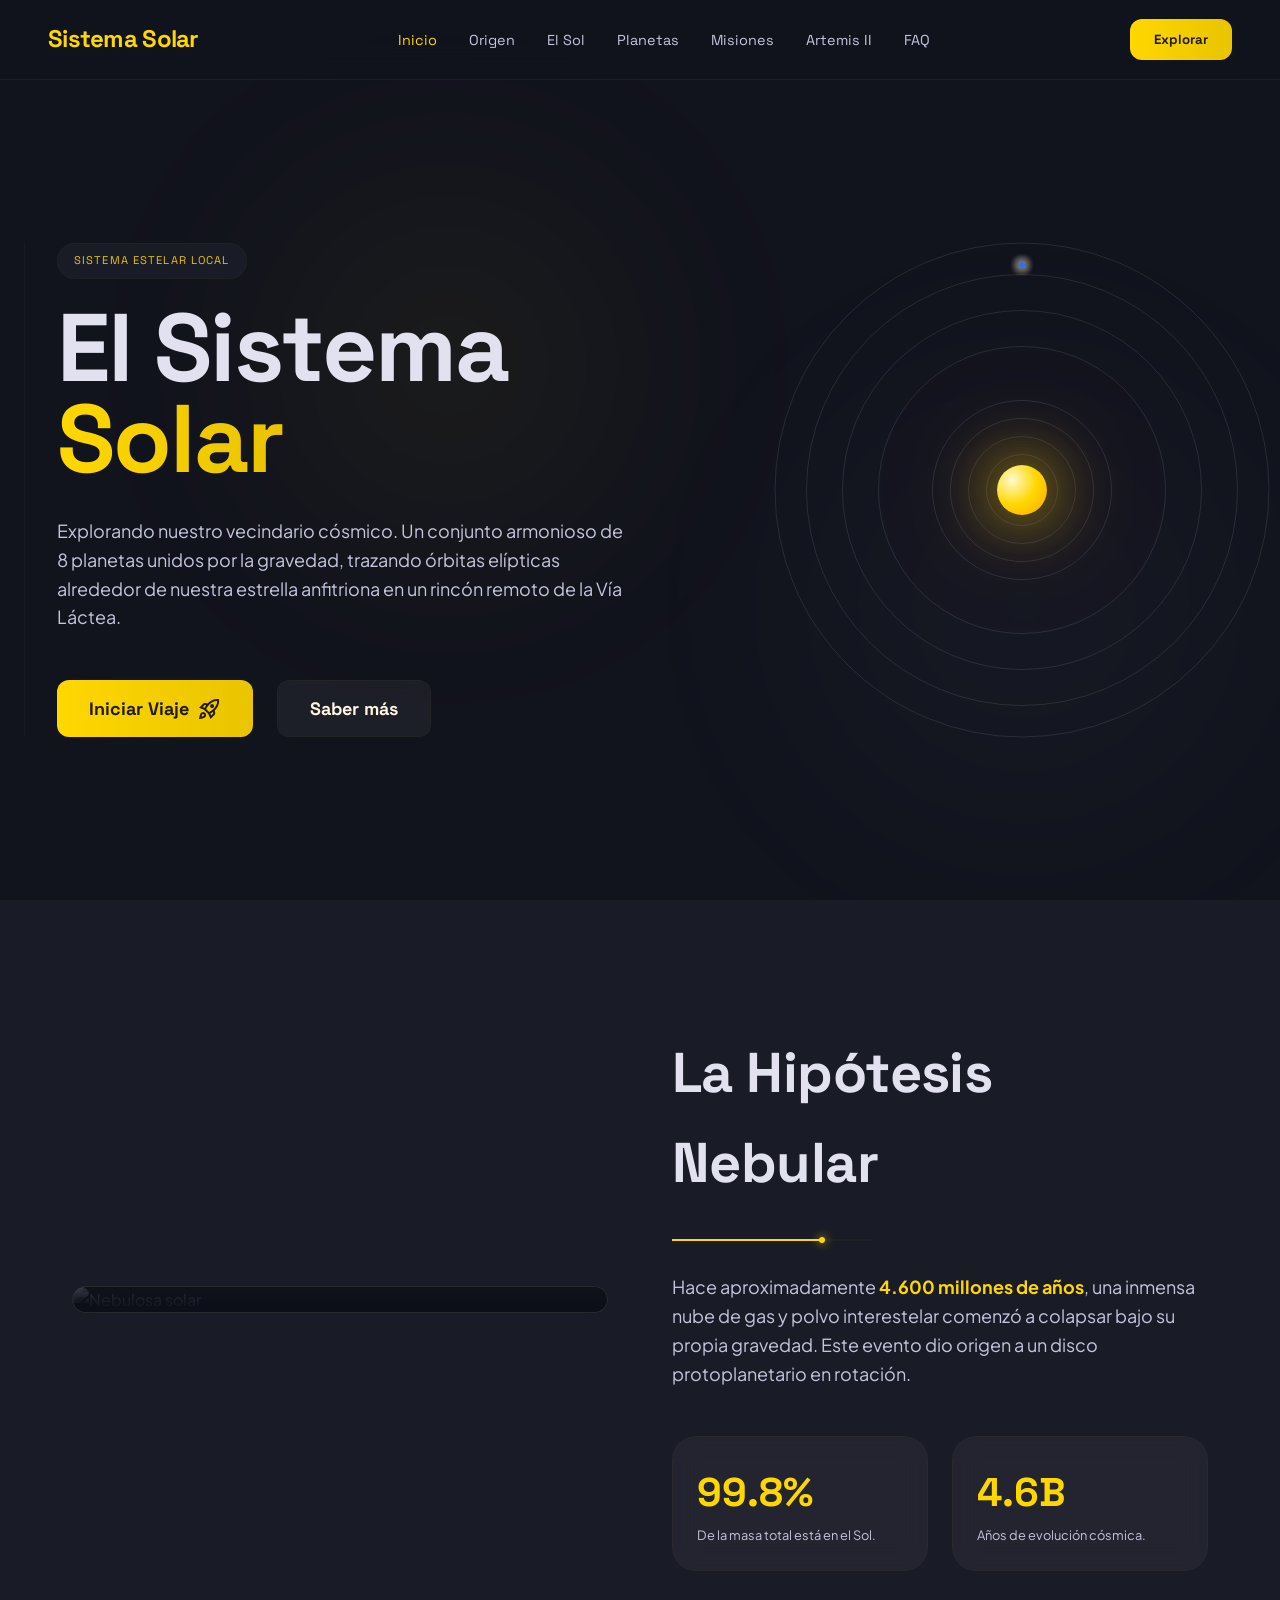
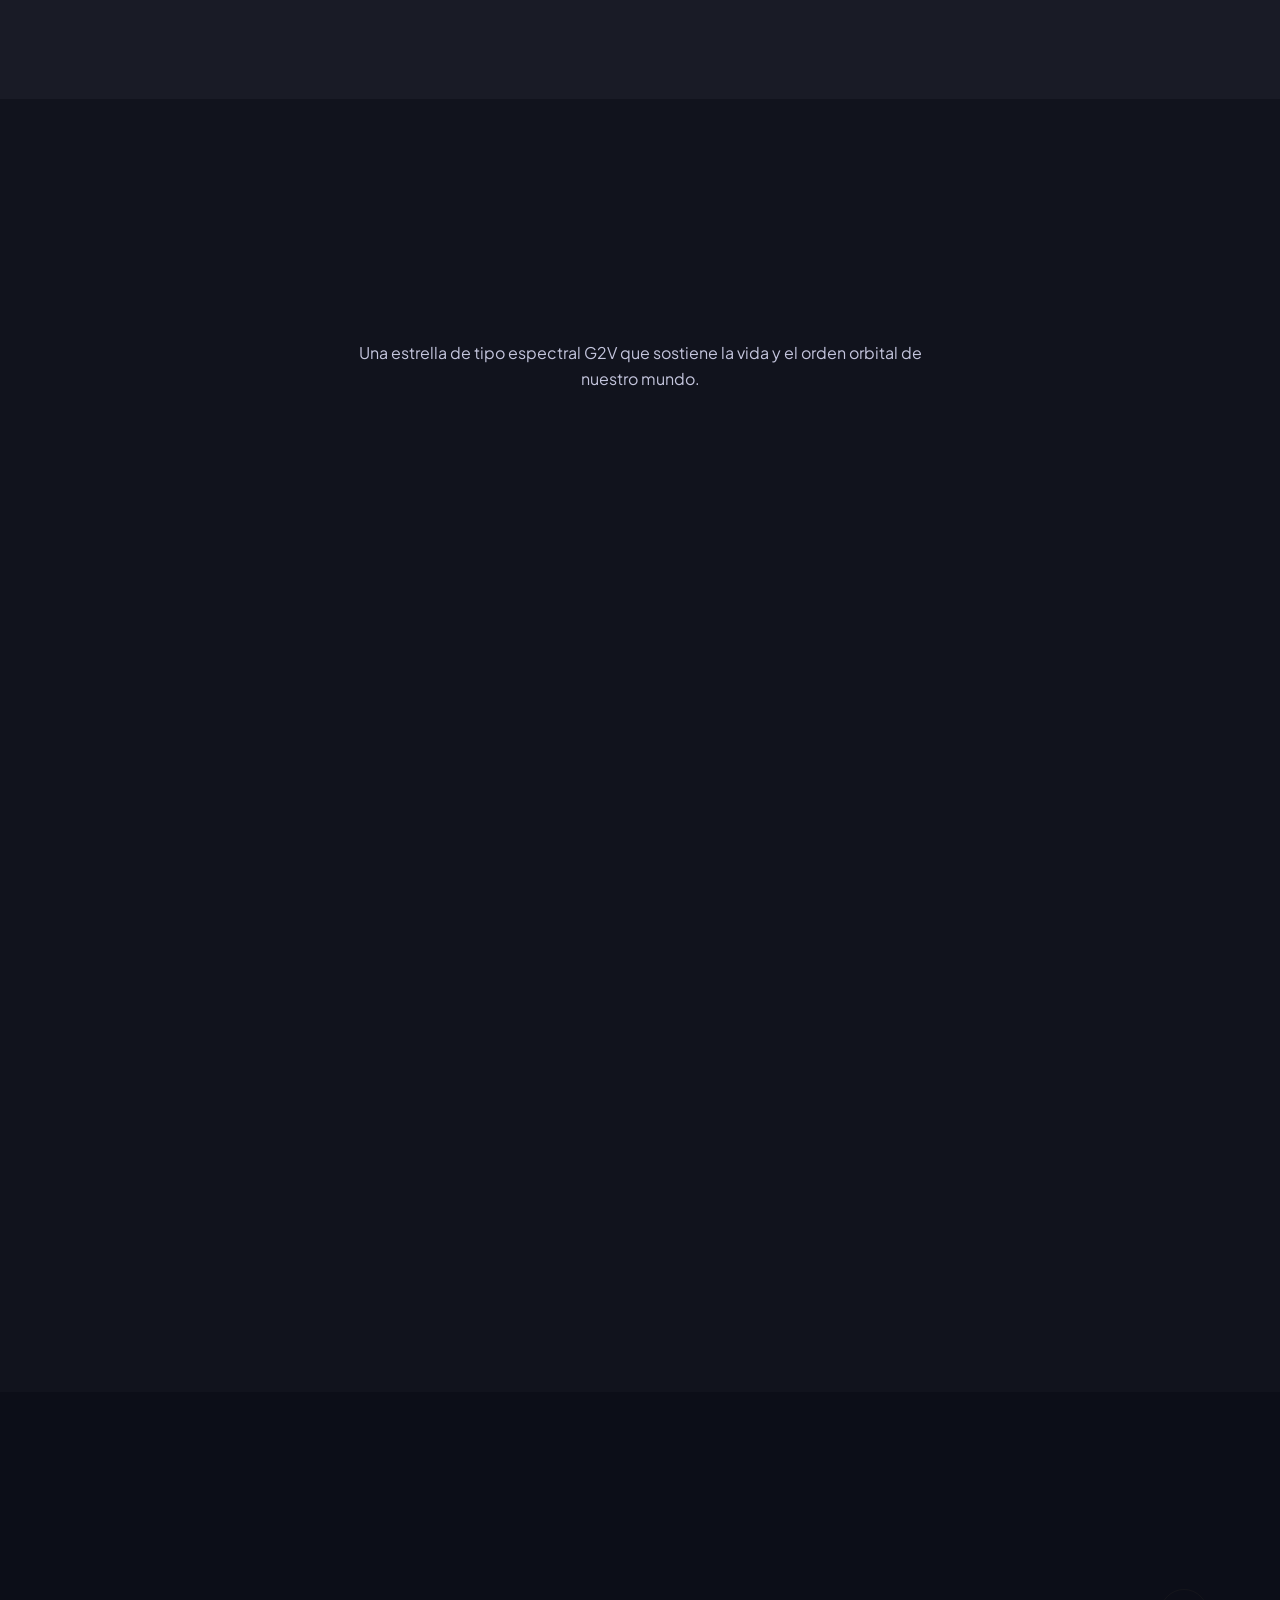
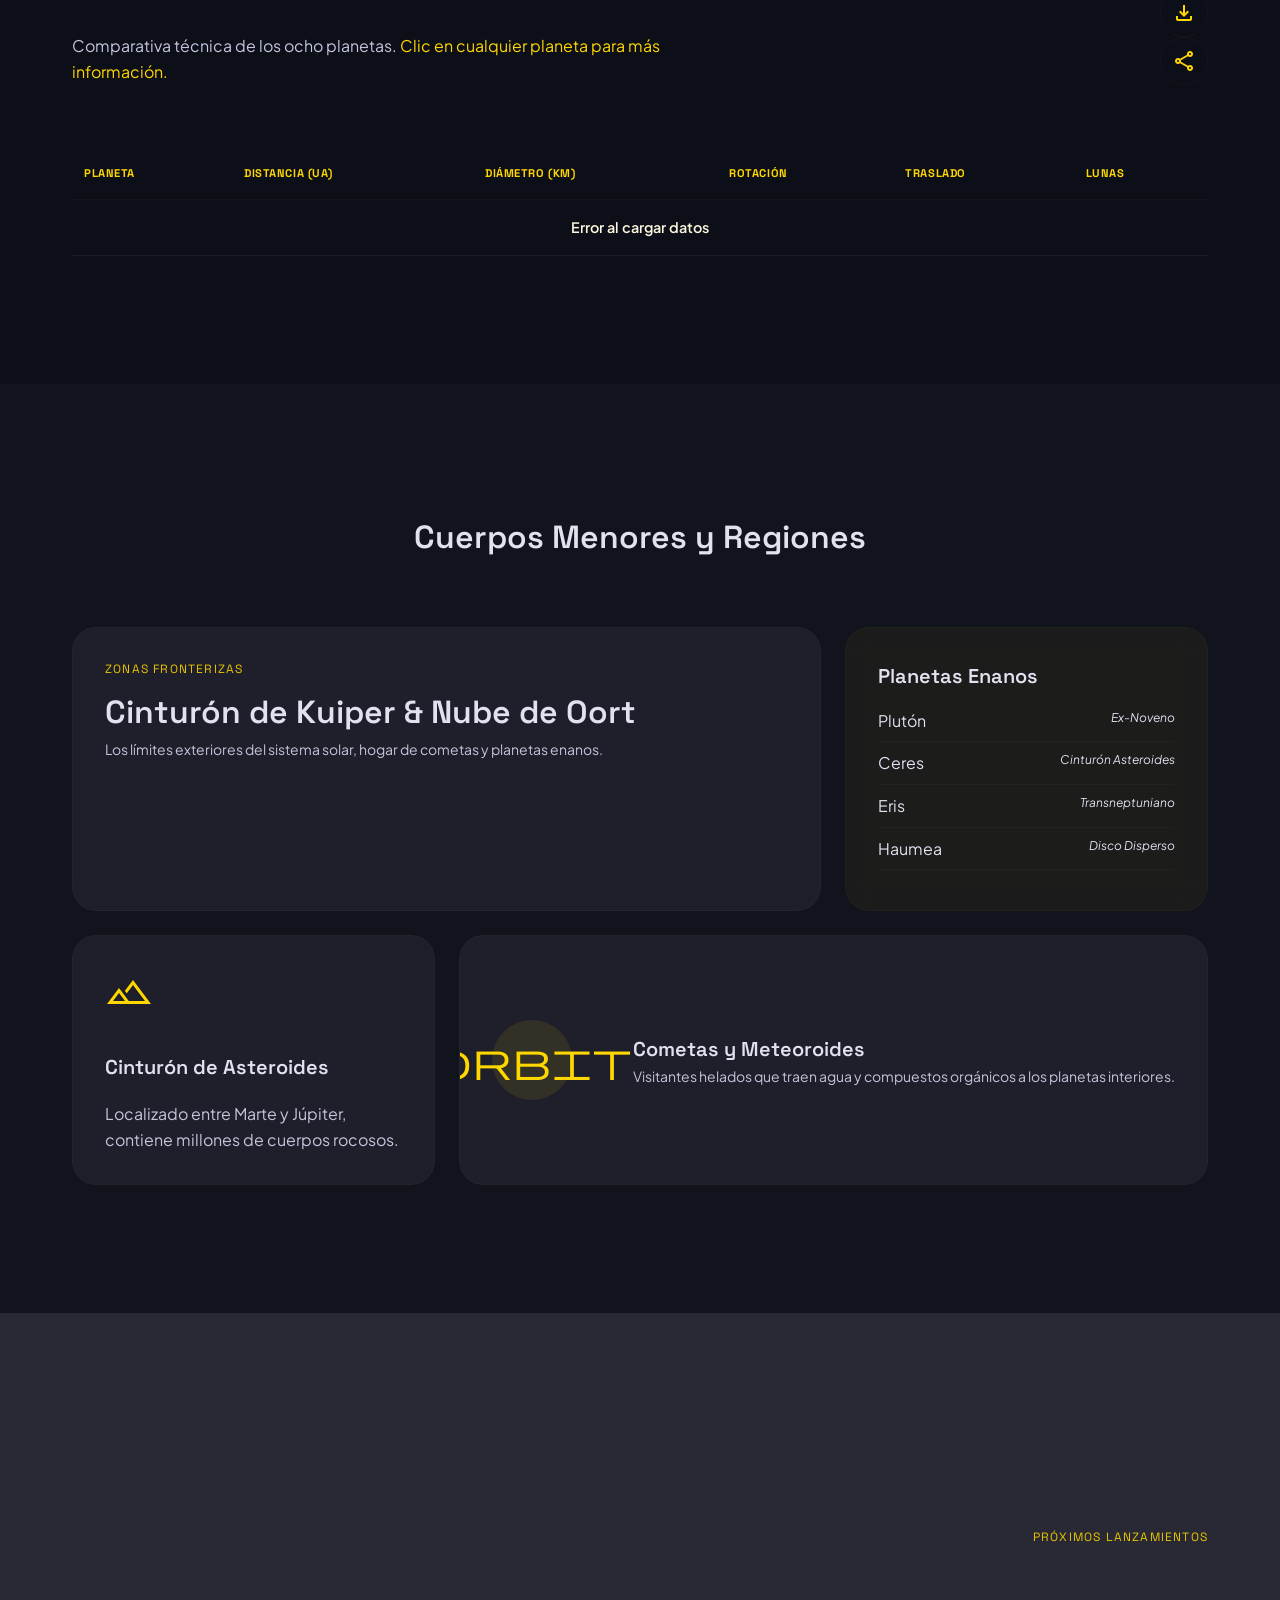
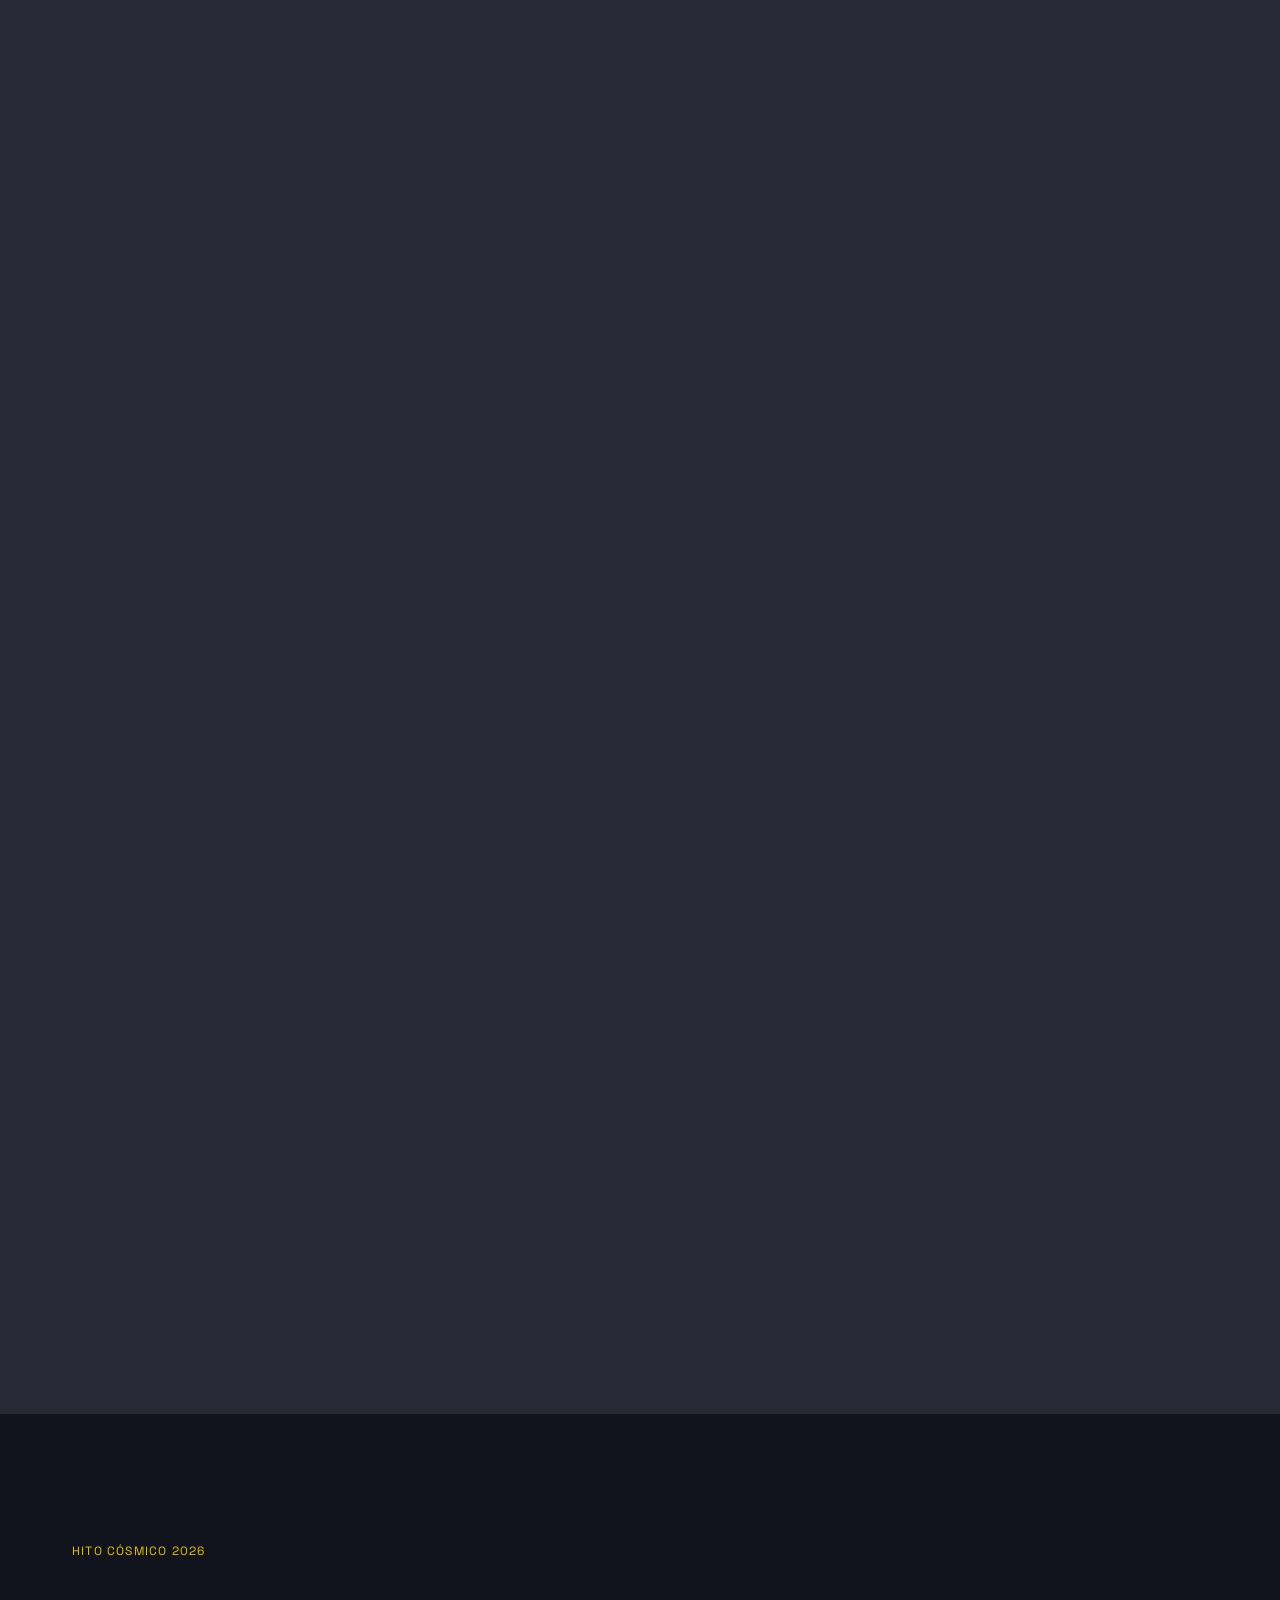
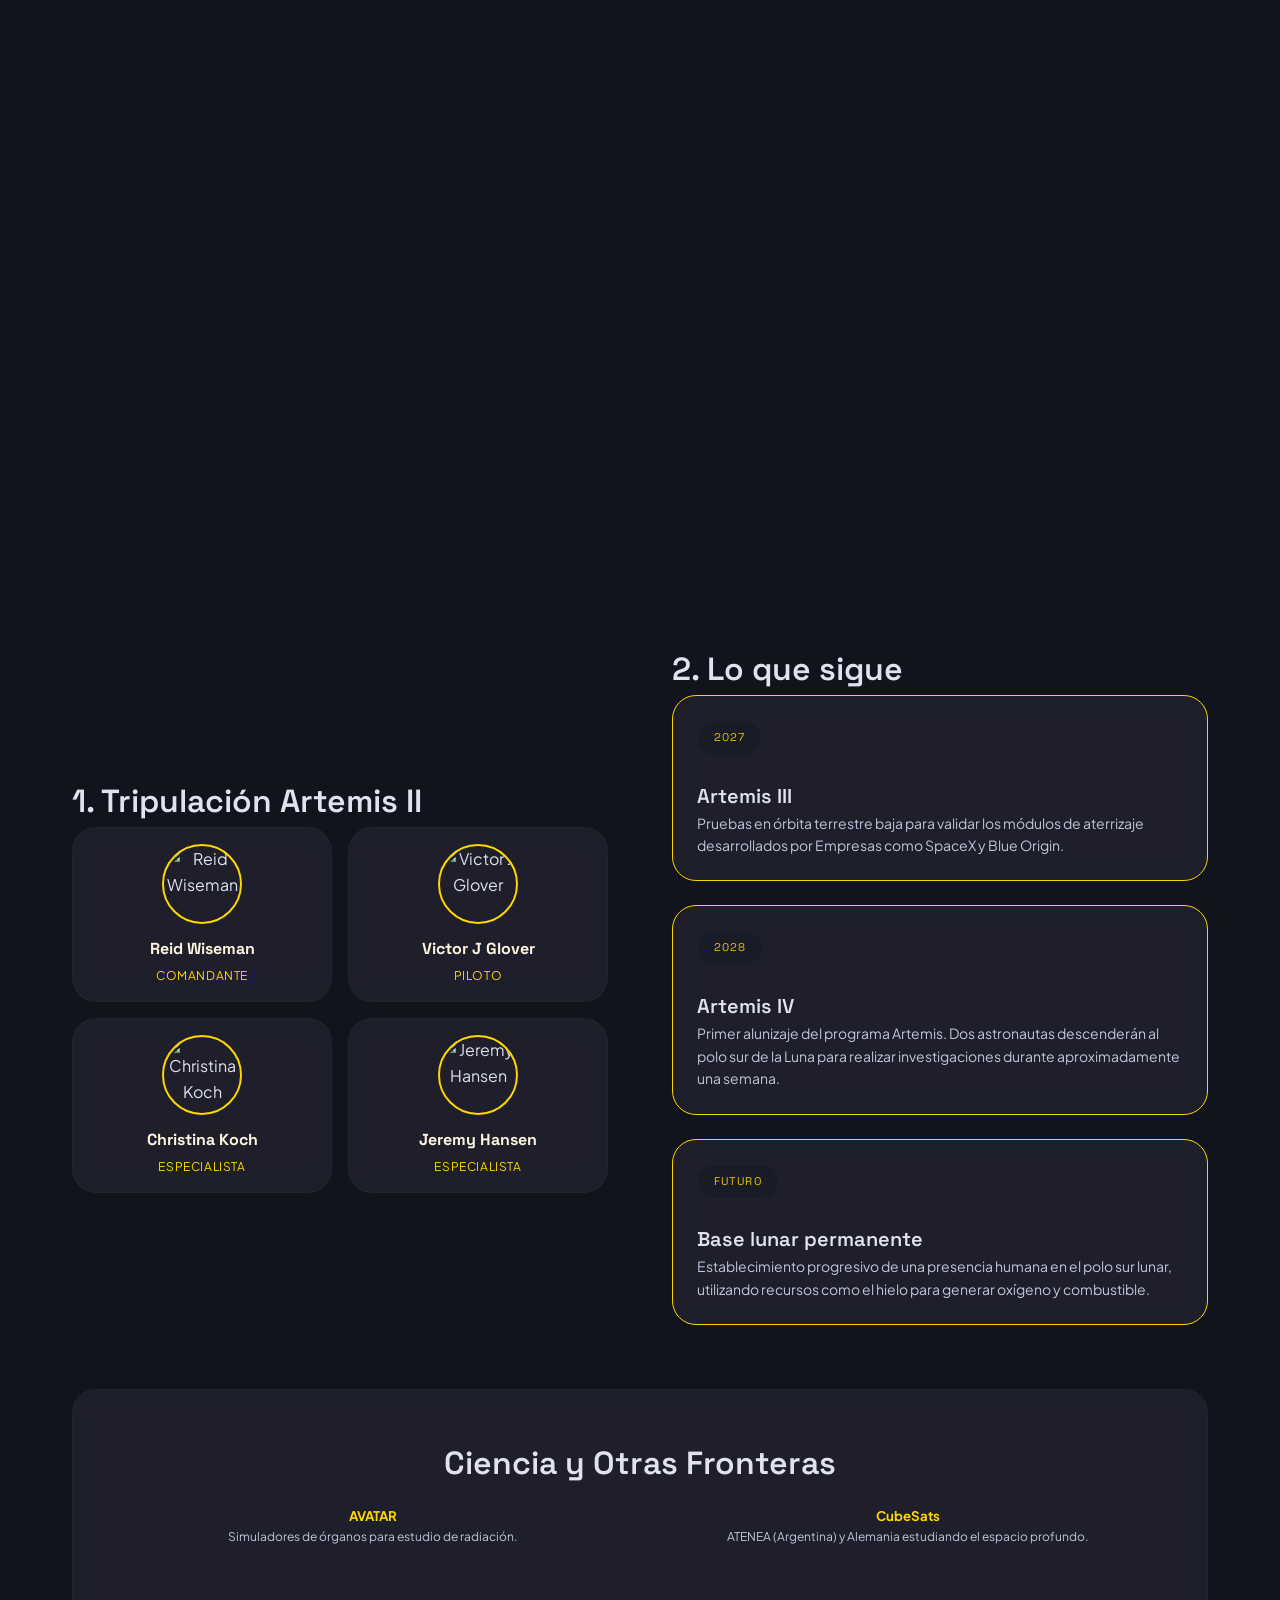
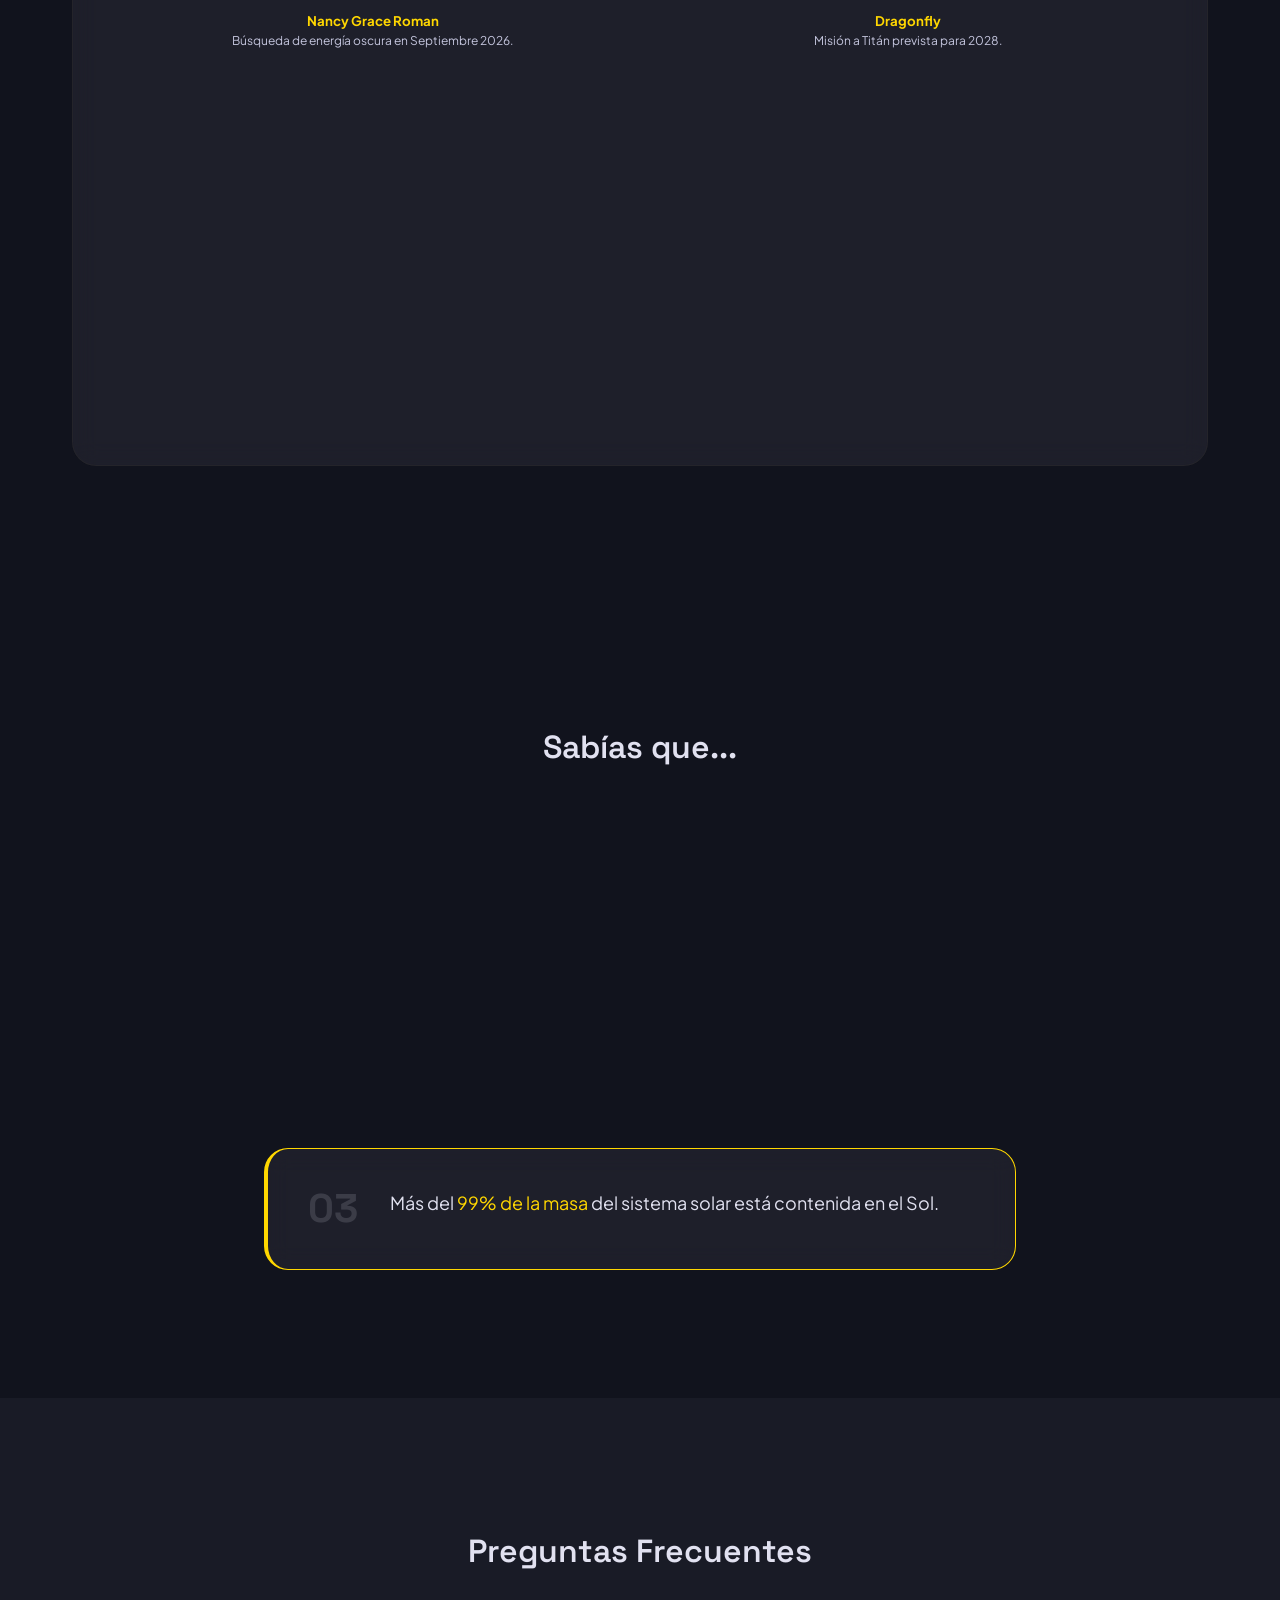
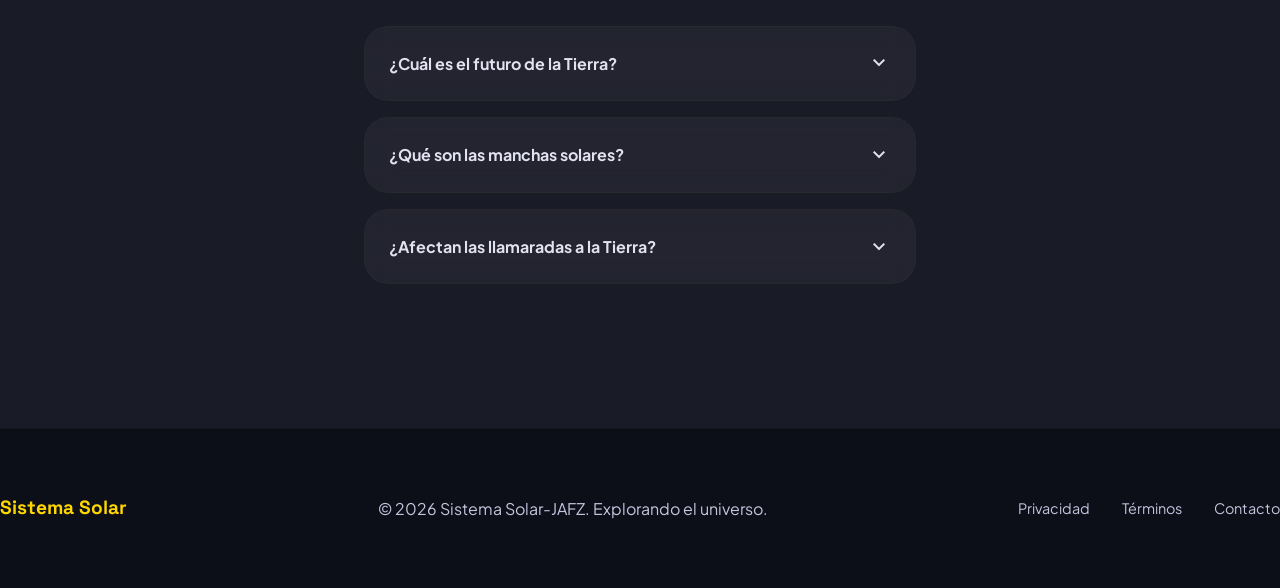
==== index.html @ f02a81fe "fix: actualizar información de Artemis III, IV y base lunar" ====
<!DOCTYPE html>
<html lang="es">
<head>
    <meta charset="UTF-8">
    <meta name="viewport" content="width=device-width, initial-scale=1.0">
    <title>Sistema Solar | El Sistema Solar</title>
    <meta name="description" content="Una exploración premium y educativa de nuestro sistema solar. Descubre los planetas, el sol y las misiones espaciales más recientes.">
    
    <!-- Fonts -->
    <link rel="preconnect" href="https://fonts.googleapis.com">
    <link rel="preconnect" href="https://fonts.gstatic.com" crossorigin>
    <link href="https://fonts.googleapis.com/css2?family=Plus+Jakarta+Sans:ital,wght@0,200..800;1,200..800&family=Space+Grotesk:wght@300..700&display=swap" rel="stylesheet">
    <link href="https://fonts.googleapis.com/css2?family=Material+Symbols+Outlined:wght,FILL@100..700,0..1&display=swap" rel="stylesheet" />
    
    <link rel="stylesheet" href="style.css">
</head>
<body class="bg-deep-space">
    <!-- Cosmic Background Elements -->
    <div class="cosmic-glow glow-1"></div>
    <div class="cosmic-glow glow-2"></div>

    <nav class="navbar glass">
        <div class="scroll-progress"></div>
        <div class="container navbar-content">
            <div class="logo"><span class="text-accent">Sistema Solar</span></div>
            <ul class="nav-links">
                <li><a href="#home" class="active">Inicio</a></li>
                <li><a href="#origin">Origen</a></li>
                <li><a href="#sun">El Sol</a></li>
                <li><a href="#planets">Planetas</a></li>
                <li><a href="#missions">Misiones</a></li>
                <li><a href="#artemis">Artemis II</a></li>
                <li><a href="#faq">FAQ</a></li>
            </ul>
            <button class="btn btn-primary">Explorar</button>
        </div>
    </nav>

    <main>
        <!-- Hero Section -->
        <section id="home" class="hero">
            <div class="container hero-grid">
                <div class="hero-content">
                    <span class="badge">Sistema Estelar Local</span>
                    <h1 class="display-lg">El Sistema <span class="text-gradient">Solar</span></h1>
                    <p class="body-lg text-secondary">Explorando nuestro vecindario cósmico. Un conjunto armonioso de 8 planetas unidos por la gravedad, trazando órbitas elípticas alrededor de nuestra estrella anfitriona en un rincón remoto de la Vía Láctea.</p>
                    <div class="hero-actions">
                        <button class="btn btn-primary btn-lg">Iniciar Viaje <span class="material-symbols-outlined">rocket_launch</span></button>
                        <button class="btn btn-glass btn-lg" id="learn-more-btn">Saber más</button>
                    </div>
                </div>
                <div class="hero-visual">
                    <div class="solar-system-preview">
                        <div class="ss-sun"></div>
                        <div class="ss-orbits">
                            <div class="ss-orbit ss-orbit-1"></div>
                            <div class="ss-orbit ss-orbit-2"></div>
                            <div class="ss-orbit ss-orbit-3"></div>
                            <div class="ss-orbit ss-orbit-4"></div>
                            <div class="ss-orbit ss-orbit-5"></div>
                            <div class="ss-orbit ss-orbit-6"></div>
                            <div class="ss-orbit ss-orbit-7"></div>
                            <div class="ss-orbit ss-orbit-8"></div>
                        </div>
                        <div class="ss-planets">
                            <div class="ss-planet" data-planet="Mercurio" data-color="#A0522D" style="--orbit-duration: 8s; --orbit-size: 8%;">
                                <div class="ss-planet-dot"></div>
                            </div>
                            <div class="ss-planet" data-planet="Venus" data-color="#DEB887" style="--orbit-duration: 12s; --orbit-size: 12%;">
                                <div class="ss-planet-dot"></div>
                            </div>
                            <div class="ss-planet active" data-planet="Tierra" data-color="#4169E1" style="--orbit-duration: 16s; --orbit-size: 16%;">
                                <div class="ss-planet-dot"></div>
                            </div>
                            <div class="ss-planet" data-planet="Marte" data-color="#CD5C5C" style="--orbit-duration: 20s; --orbit-size: 20%;">
                                <div class="ss-planet-dot"></div>
                            </div>
                            <div class="ss-planet" data-planet="Júpiter" data-color="#DAA520" style="--orbit-duration: 30s; --orbit-size: 32%;">
                                <div class="ss-planet-dot"></div>
                            </div>
                            <div class="ss-planet" data-planet="Saturno" data-color="#F4A460" style="--orbit-duration: 40s; --orbit-size: 40%;">
                                <div class="ss-planet-dot"></div>
                            </div>
                            <div class="ss-planet" data-planet="Urano" data-color="#40E0D0" style="--orbit-duration: 50s; --orbit-size: 48%;">
                                <div class="ss-planet-dot"></div>
                            </div>
                            <div class="ss-planet" data-planet="Neptuno" data-color="#4682B4" style="--orbit-duration: 60s; --orbit-size: 55%;">
                                <div class="ss-planet-dot"></div>
                            </div>
                        </div>
                        <div class="ss-tooltip" id="planet-tooltip"></div>
                    </div>
                </div>
            </div>
        </section>

        <!-- Origin Section -->
        <section id="origin" class="section surface-low">
            <div class="container grid-2">
                <div class="visual-card glass-card">
                    <img src="https://lh3.googleusercontent.com/aida-public/[base64]" alt="Nebulosa solar" class="img-responsive rounded-xl">
                    <div class="card-overlay">
                        <span class="label">Visualización</span>
                        <h3 class="title-md">Colapso Gravitacional</h3>
                    </div>
                </div>
                <div class="content-block">
                    <h2 class="title-lg">La Hipótesis Nebular</h2>
                    <div class="star-path">
                        <div class="star-path-progress" style="width: 75%;"></div>
                        <div class="star-path-head" style="left: 75%;"></div>
                    </div>
                    <p class="body-lg text-secondary">Hace aproximadamente <span class="text-accent font-bold">4.600 millones de años</span>, una inmensa nube de gas y polvo interestelar comenzó a colapsar bajo su propia gravedad. Este evento dio origen a un disco protoplanetario en rotación.</p>
                    <div class="stats-grid">
                        <div class="stat-card glass-card">
                            <h3 class="stat-value">99.8%</h3>
                            <p class="stat-label">De la masa total está en el Sol.</p>
                        </div>
                        <div class="stat-card glass-card">
                            <h3 class="stat-value">4.6B</h3>
                            <p class="stat-label">Años de evolución cósmica.</p>
                        </div>
                    </div>
                </div>
            </div>
        </section>

        <!-- The Sun Section -->
        <section id="sun" class="section">
            <div class="container text-center mb-12">
                <h2 class="title-lg">El Corazón del Sistema: El Sol</h2>
                <p class="body-md text-secondary max-w-600 mx-auto">Una estrella de tipo espectral G2V que sostiene la vida y el orden orbital de nuestro mundo.</p>
            </div>
            <div class="container grid-4">
                <div class="feature-card glass-card hover-lift sun-card" data-info="caracteristicas">
                    <div class="icon-box"><span class="material-symbols-outlined">wb_sunny</span></div>
                    <h4 class="title-sm">Características</h4>
                    <ul class="feature-list">
                        <li>Enana Amarilla</li>
                        <li>73% Hidrógeno</li>
                        <li>25% Helio</li>
                    </ul>
                    <span class="card-arrow"><span class="material-symbols-outlined">arrow_forward</span></span>
                </div>
                <div class="feature-card glass-card hover-lift sun-card" data-info="estructura">
                    <div class="icon-box"><span class="material-symbols-outlined">layers</span></div>
                    <h4 class="title-sm">Estructura</h4>
                    <ul class="feature-list">
                        <li>Núcleo (Fusión)</li>
                        <li>Zona Radiativa</li>
                        <li>Zona Convectiva</li>
                    </ul>
                    <span class="card-arrow"><span class="material-symbols-outlined">arrow_forward</span></span>
                </div>
                <div class="feature-card glass-card hover-lift sun-card" data-info="atmosfera">
                    <div class="icon-box"><span class="material-symbols-outlined">filter_drama</span></div>
                    <h4 class="title-sm">Atmósfera</h4>
                    <ul class="feature-list">
                        <li>Fotósfera</li>
                        <li>Cromósfera</li>
                        <li>Corona Solar</li>
                    </ul>
                    <span class="card-arrow"><span class="material-symbols-outlined">arrow_forward</span></span>
                </div>
                <div class="feature-card glass-card hover-lift sun-card" data-info="fenomenos">
                    <div class="icon-box"><span class="material-symbols-outlined">flare</span></div>
                    <h4 class="title-sm">Fenómenos</h4>
                    <ul class="feature-list">
                        <li>Manchas Solares</li>
                        <li>Llamaradas</li>
                        <li>Viento Solar</li>
                    </ul>
                    <span class="card-arrow"><span class="material-symbols-outlined">arrow_forward</span></span>
                </div>
            </div>
            
            <!-- Sun Stats -->
            <div class="container mt-12">
                <div class="sun-stats glass-card p-8">
                    <div class="sun-stats-grid">
                        <div class="sun-stat">
                            <span class="sun-stat-value">1.989 × 10³⁰ kg</span>
                            <span class="sun-stat-label">Masa</span>
                        </div>
                        <div class="sun-stat">
                            <span class="sun-stat-value">6.96 × 10⁵ km</span>
                            <span class="sun-stat-label">Radio</span>
                        </div>
                        <div class="sun-stat">
                            <span class="sun-stat-value">5.778 K</span>
                            <span class="sun-stat-label">Temperatura Superficial</span>
                        </div>
                        <div class="sun-stat">
                            <span class="sun-stat-value">4.6 × 10⁹ años</span>
                            <span class="sun-stat-label">Edad Estimada</span>
                        </div>
                    </div>
                </div>
            </div>
        </section>

        <!-- Planet Table Section -->
        <section id="planets" class="section surface-lowest">
            <div class="container flex-row justify-between items-end mb-12 gap-8 flex-wrap">
                <div>
                    <h2 class="title-lg">Sistema Solar</h2>
                    <p class="body-md text-secondary max-w-600">Comparativa técnica de los ocho planetas. <span class="text-accent">Clic en cualquier planeta para más información.</span></p>
                </div>
                <div class="actions">
                    <button class="btn-icon" id="download-btn" title="Descargar datos CSV">
                        <span class="material-symbols-outlined">download</span>
                    </button>
                    <button class="btn-icon" id="share-btn" title="Compartir">
                        <span class="material-symbols-outlined">share</span>
                    </button>
                </div>
            </div>
            <div class="container overflow-x table-responsive-wrapper">
                <table class="data-table" id="planets-table">
                    <thead>
                        <tr>
                            <th>Planeta</th>
                            <th>Distancia (UA)</th>
                            <th>Diámetro (km)</th>
                            <th>Rotación</th>
                            <th>Traslado</th>
                            <th>Lunas</th>
                        </tr>
                    </thead>
                    <tbody id="planets-table-body">
                        <tr><td colspan="6" class="text-center text-secondary">Cargando datos...</td></tr>
                    </tbody>
                </table>
            </div>
            <div class="container table-cards-view" id="planets-cards-container"></div>
        </section>

        <!-- Planet Modal -->
        <div id="planet-modal" class="modal" style="display:none;visibility:hidden;">
            <div class="modal-backdrop" onclick="closePlanetModal()"></div>
            <div class="modal-content">
                <button class="modal-close" onclick="closePlanetModal()">×</button>
                <div id="modal-planet-content"></div>
            </div>
        </div>

        <!-- Bento Grid -->
        <section class="section">
            <div class="container">
                <h2 class="title-md text-center mb-16">Cuerpos Menores y Regiones</h2>
                <div class="bento-grid">
                    <div class="bento-item span-2 glass-card">
                        <div class="bento-content">
                            <span class="label">ZONAS FRONTERIZAS</span>
                            <h3 class="title-md">Cinturón de Kuiper & Nube de Oort</h3>
                            <p class="body-sm text-secondary">Los límites exteriores del sistema solar, hogar de cometas y planetas enanos.</p>
                        </div>
                        <img src="https://lh3.googleusercontent.com/aida-public/[base64]" alt="Confines del sistema solar" class="bento-img">
                    </div>
                    <div class="bento-item glass-card surface-accent-dim">
                        <h4 class="title-sm">Planetas Enanos</h4>
                        <ul class="list-minimal">
                            <li><span>Plutón</span> <span class="text-xs italic">Ex-Noveno</span></li>
                            <li><span>Ceres</span> <span class="text-xs italic">Cinturón Asteroides</span></li>
                            <li><span>Eris</span> <span class="text-xs italic">Transneptuniano</span></li>
                            <li><span>Haumea</span> <span class="text-xs italic">Disco Disperso</span></li>
                        </ul>
                    </div>
                    <div class="bento-item glass-card">
                        <span class="material-symbols-outlined icon-xl">landscape</span>
                        <h4 class="title-sm">Cinturón de Asteroides</h4>
                        <p class="body-xs text-secondary">Localizado entre Marte y Júpiter, contiene millones de cuerpos rocosos.</p>
                    </div>
                    <div class="bento-item span-2 glass-card flex-row items-center gap-8">
                        <div class="icon-circle"><span class="material-symbols-outlined">orbit</span></div>
                        <div>
                            <h4 class="title-sm">Cometas y Meteoroides</h4>
                            <p class="body-sm text-secondary">Visitantes helados que traen agua y compuestos orgánicos a los planetas interiores.</p>
                        </div>
                    </div>
                </div>
            </div>
        </section>

        <!-- Missions Section -->
        <section id="missions" class="section surface-high">
            <div class="container flex-row justify-between items-end mb-12">
                <h2 class="title-lg">Misiones 2025</h2>
                <span class="label text-accent border-bottom">PRÓXIMOS LANZAMIENTOS</span>
            </div>
            <div class="container grid-4">
                <div class="mission-card group">
                    <div class="mission-visual glass-card">
                        <img src="https://lh3.googleusercontent.com/aida-public/[base64]" alt="PUNCH Mission">
                    </div>
                    <h3 class="title-sm mt-4">PUNCH</h3>
                    <p class="body-xs text-secondary">Misión de la NASA para fotografiar el viento solar en tiempo real.</p>
                </div>
                <div class="mission-card group">
                    <div class="mission-visual glass-card">
                        <img src="https://lh3.googleusercontent.com/aida-public/[base64]" alt="TRACERS Mission">
                    </div>
                    <h3 class="title-sm mt-4">TRACERS</h3>
                    <p class="body-xs text-secondary">Estudio del campo magnético terrestre y su interacción solar.</p>
                </div>
                <div class="mission-card group">
                    <div class="mission-visual glass-card">
                        <img src="https://lh3.googleusercontent.com/aida-public/[base64]" alt="ESCAPADE Mission">
                    </div>
                    <h3 class="title-sm mt-4">ESCAPADE</h3>
                    <p class="body-xs text-secondary">Sondas gemelas para estudiar la magnetósfera de Marte.</p>
                </div>
                <div class="mission-card group">
                    <div class="mission-visual glass-card">
                        <img src="https://lh3.googleusercontent.com/aida-public/[base64]" alt="Europa Clipper Mission">
                    </div>
                    <h3 class="title-sm mt-4">Europa Clipper</h3>
                    <p class="body-xs text-secondary">Buscando condiciones para la vida en la luna Europa de Júpiter.</p>
                </div>
            </div>
        </section>

        <!-- Artemis II Section -->
        <section id="artemis" class="section">
            <div class="container">
                <div class="flex-row justify-between items-end mb-16">
                    <div>
                        <span class="label">HITO CÓSMICO 2026</span>
                        <h2 class="title-lg">El Éxito de Artemis II</h2>
                    </div>
                </div>
                
                <div class="glass-card ambient-glow p-8 mb-12">
                    <div class="grid-2 gap-12">
                        <div class="visual-card">
                            <!-- Placeholder image for Artemis II -->
                            <img src="https://lh3.googleusercontent.com/aida-public/[base64]" alt="Splashdown Artemis II" class="img-responsive rounded-xl">
                            <p class="body-xs text-secondary mt-4">La nave Orión tras un amerizaje seguro el 10 de abril de 2026.</p>
                        </div>
                        <div class="content-block">
                            <h3 class="title-md mb-6">El Inicio de una Nueva Era</h3>
                            <p class="body-lg text-secondary mb-6">La misión Artemis II ha concluido con éxito, marcando el primer viaje tripulado a las cercanías de la Luna en más de 50 años. Un hito que redefine las capacidades humanas en el espacio profundo.</p>
                            
                            <div class="grid-2 gap-6">
                                <div class="glass-card p-6 surface-container">
                                    <h4 class="title-sm mb-2">Aterrizaje Exitoso</h4>
                                    <p class="body-xs text-secondary">Océano Pacífico, 10 de abril de 2026. Velocidad de reingreso: 40,000 km/h.</p>
                                </div>
                                <div class="glass-card p-6 surface-container">
                                    <h4 class="title-sm mb-2">Comunicaciones O2O</h4>
                                    <p class="body-xs text-secondary">Tecnología óptica con velocidades de hasta 260 Mbps desde el entorno lunar.</p>
                                </div>
                            </div>
                        </div>
                    </div>
                </div>

                <div class="grid-2 gap-12">
                    <div class="content-block">
                        <h3 class="title-md mb-8">1. Tripulación Artemis II</h3>
                        <div class="crew-grid">
                            <div class="crew-member glass-card">
                                <img src="https://ichef.bbci.co.uk/ace/ws/800/cpsprodpb/4e37/live/40ab3800-287a-11f1-934f-036468834728.png.webp" alt="Reid Wiseman" class="crew-photo">
                                <div class="crew-info">
                                    <div class="crew-name">Reid Wiseman</div>
                                    <div class="crew-role">Comandante</div>
                                </div>
                            </div>
                            <div class="crew-member glass-card">
                                <img src="https://ichef.bbci.co.uk/ace/ws/800/cpsprodpb/0469/live/12013fc0-2881-11f1-934f-036468834728.png.webp" alt="Victor J Glover" class="crew-photo">
                                <div class="crew-info">
                                    <div class="crew-name">Victor J Glover</div>
                                    <div class="crew-role">Piloto</div>
                                </div>
                            </div>
                            <div class="crew-member glass-card">
                                <img src="https://ichef.bbci.co.uk/ace/ws/800/cpsprodpb/e6cb/live/75deb2d0-2880-11f1-a79a-77e93010d956.png.webp" alt="Christina Koch" class="crew-photo">
                                <div class="crew-info">
                                    <div class="crew-name">Christina Koch</div>
                                    <div class="crew-role">Especialista</div>
                                </div>
                            </div>
                            <div class="crew-member glass-card">
                                <img src="https://ichef.bbci.co.uk/ace/ws/800/cpsprodpb/79e0/live/eb42bb20-2880-11f1-b297-95b0a0a8331e.png.webp" alt="Jeremy Hansen" class="crew-photo">
                                <div class="crew-info">
                                    <div class="crew-name">Jeremy Hansen</div>
                                    <div class="crew-role">Especialista</div>
                                </div>
                            </div>
                        </div>
                    </div>
                    
                    <div class="content-block">
                        <h3 class="title-md mb-8">2. Lo que sigue</h3>
                        <div class="curiosity-stack">
                            <div class="glass-card p-6 border-accent">
                                <div class="badge">2027</div>
                                <h4 class="title-sm">Artemis III</h4>
                                <p class="body-sm text-secondary">Pruebas en órbita terrestre baja para validar los módulos de aterrizaje desarrollados por Empresas como SpaceX y Blue Origin.</p>
                            </div>
                            <div class="glass-card p-6 border-accent">
                                <div class="badge">2028</div>
                                <h4 class="title-sm">Artemis IV</h4>
                                <p class="body-sm text-secondary">Primer alunizaje del programa Artemis. Dos astronautas descenderán al polo sur de la Luna para realizar investigaciones durante aproximadamente una semana.</p>
                            </div>
                            <div class="glass-card p-6 border-accent">
                                <div class="badge">Futuro</div>
                                <h4 class="title-sm">Base lunar permanente</h4>
                                <p class="body-sm text-secondary">Establecimiento progresivo de una presencia humana en el polo sur lunar, utilizando recursos como el hielo para generar oxígeno y combustible.</p>
                            </div>
                        </div>
                    </div>
                </div>

                <div class="mt-16 glass-card p-12 text-center bg-gradient-to-tr from-surface-dim to-primary-container/5">
                    <h3 class="title-md mb-6">Ciencia y Otras Fronteras</h3>
                    <div class="grid-4 gap-4">
                        <div class="p-4">
                            <h5 class="font-bold text-accent">AVATAR</h5>
                            <p class="text-xs text-secondary">Simuladores de órganos para estudio de radiación.</p>
                        </div>
                        <div class="p-4">
                            <h5 class="font-bold text-accent">CubeSats</h5>
                            <p class="text-xs text-secondary">ATENEA (Argentina) y Alemania estudiando el espacio profundo.</p>
                        </div>
                        <div class="p-4">
                            <h5 class="font-bold text-accent">Nancy Grace Roman</h5>
                            <p class="text-xs text-secondary">Búsqueda de energía oscura en Septiembre 2026.</p>
                        </div>
                        <div class="p-4">
                            <h5 class="font-bold text-accent">Dragonfly</h5>
                            <p class="text-xs text-secondary">Misión a Titán prevista para 2028.</p>
                        </div>
                    </div>
                <div class="curiosity-stack mt-12">
                    <div class="glass-card p-12 text-center">
                        <h3 class="title-md mb-4 italic">"Artemis II no es solo un regreso; es la prueba de que la humanidad está lista para quedarse en la Luna y, eventualmente, dar el salto hacia Marte en la década de 2030."</h3>
                    </div>
                </div>
            </div>
        </section>

        <!-- Curiosities -->
        <section class="section">
            <div class="container max-w-800">
                <h2 class="title-md text-center mb-12">Sabías que...</h2>
                <div class="curiosity-stack">
                    <div class="curiosity-card glass-card border-accent">
                        <span class="card-num">01</span>
                        <p class="body-lg">En unos <span class="text-accent">5.000 millones de años</span>, el Sol se convertirá en una Gigante Roja y posiblemente engullirá a la Tierra.</p>
                    </div>
                    <div class="curiosity-card glass-card border-accent">
                        <span class="card-num">02</span>
                        <p class="body-lg">El Sistema Solar tarda unos <span class="text-accent">230 millones de años</span> en orbitar el centro de la Vía Láctea.</p>
                    </div>
                    <div class="curiosity-card glass-card border-accent">
                        <span class="card-num">03</span>
                        <p class="body-lg">Más del <span class="text-accent">99% de la masa</span> del sistema solar está contenida en el Sol.</p>
                    </div>
                </div>
            </div>
        </section>

        <!-- FAQ Section -->
        <section id="faq" class="section surface-low">
            <div class="container max-w-600">
                <h2 class="title-md text-center mb-12">Preguntas Frecuentes</h2>
                <div class="accordion">
                    <details class="glass-card">
                        <summary>¿Cuál es el futuro de la Tierra? <span class="material-symbols-outlined">expand_more</span></summary>
                        <div class="details-content">
                            <p class="body-sm text-secondary">A largo plazo, la luminosidad creciente del Sol hará que los océanos se evaporen en unos 1.000 millones de años.</p>
                        </div>
                    </details>
                    <details class="glass-card">
                        <summary>¿Qué son las manchas solares? <span class="material-symbols-outlined">expand_more</span></summary>
                        <div class="details-content">
                            <p class="body-sm text-secondary">Son regiones temporales en la fotósfera del Sol que aparecen más oscuras por su baja temperatura.</p>
                        </div>
                    </details>
                    <details class="glass-card">
                        <summary>¿Afectan las llamaradas a la Tierra? <span class="material-symbols-outlined">expand_more</span></summary>
                        <div class="details-content">
                            <p class="body-sm text-secondary">Sí, pueden causar tormentas geomagnéticas que afectan satélites y redes eléctricas.</p>
                        </div>
                    </details>
                </div>
            </div>
        </section>
    </main>

    <footer class="footer">
        <div class="container footer-content">
            <div class="footer-brand">Sistema Solar</div>
            <p class="text-secondary">© 2026 Sistema Solar-JAFZ. Explorando el universo.</p>
            <div class="footer-links">
                <a href="#">Privacidad</a>
                <a href="#">Términos</a>
                <a href="#">Contacto</a>
            </div>
        </div>
    </footer>

    <script src="supabase.js"></script>
    <script src="main.js"></script>
</body>
</html>
---- style.css ----
/* 
   Cosmic Curator | Celestial Editorial Design System
   Implementation based on DESIGN.md
*/

:root {
    /* Colors */
    --primary: #fff6df;
    --primary-container: #ffd700;
    --primary-fixed-dim: #e9c400;
    --surface: #11131d;
    --surface-dim: #11131d;
    --surface-bright: #373844;
    --surface-container-lowest: #0c0e18;
    --surface-container-low: #191b26;
    --surface-container: #1d1f2a;
    --surface-container-high: #282934;
    --surface-container-highest: #32343f;
    --surface-variant: rgba(50, 52, 63, 0.4);
    --on-surface: #e1e1f0;
    --secondary: #c4c5dd;
    --tertiary: #e8faf9;
    --outline-variant: rgba(77, 71, 50, 0.15);
    --surface-tint-glow: rgba(233, 196, 0, 0.1);

    /* Spacing */
    --container-max: 1280px;
    --section-padding: 8rem 2rem;

    /* Typography */
    --font-headline: 'Space Grotesk', sans-serif;
    --font-body: 'Plus Jakarta Sans', sans-serif;
}

/* Reset & Base */
* {
    margin: 0;
    padding: 0;
    box-sizing: border-box;
}

html {
    scroll-behavior: smooth;
}

body {
    background-color: var(--surface);
    color: var(--on-surface);
    font-family: var(--font-body);
    line-height: 1.6;
    overflow-x: hidden;
}

.container {
    max-width: var(--container-max);
    margin: 0 auto;
    padding: 0 1.5rem;
    width: 100%;
}

.section {
    padding: 4rem 1.5rem;
}

/* Asegurar que todas las secciones llenas el ancho */
section {
    padding-left: 0;
    padding-right: 0;
}

section .container {
    padding-left: 1.5rem;
    padding-right: 1.5rem;
}

/* Footer también con padding */
.footer {
    padding: 3rem 1.5rem;
}

.footer .container {
    padding: 0;
}

.footer-content {
    padding: 0 1.5rem;
}

/* Cosmic Background */
.cosmic-glow {
    position: fixed;
    border-radius: 50%;
    filter: blur(120px);
    z-index: -1;
    pointer-events: none;
    opacity: 0.4;
    transition: opacity 1s ease;
}

.glow-1 {
    top: 5%;
    left: 10%;
    width: 50vw;
    height: 50vw;
    background: radial-gradient(circle, var(--primary-container) 0%, transparent 60%);
    opacity: 0.08;
}

.glow-2 {
    bottom: -10%;
    right: -10%;
    width: 60vw;
    height: 60vw;
    background: radial-gradient(circle, var(--secondary) 0%, transparent 60%);
    opacity: 0.05;
}

/* Ambient Glow for floating elements */
.ambient-glow {
    box-shadow: 0 0 60px 10px rgba(233, 196, 0, 0.05);
}

/* Ghost Border */
.ghost-border {
    border: 1px solid var(--outline-variant);
    position: relative;
}

.ghost-border::after {
    content: '';
    position: absolute;
    inset: -1px;
    border: 1px solid rgba(255, 246, 223, 0.1);
    border-radius: inherit;
    pointer-events: none;
    transition: border-color 0.3s ease;
}

.ghost-border:hover::after {
    border-color: rgba(255, 215, 0, 0.3);
}

/* Typography Scale */
.display-lg {
    font-family: var(--font-headline);
    font-size: clamp(4rem, 8vw, 6rem);
    font-weight: 700;
    line-height: 0.95;
    letter-spacing: -0.02em;
    margin-bottom: 2rem;
}

.title-lg {
    font-family: var(--font-headline);
    font-size: clamp(2.5rem, 5vw, 3.5rem);
    font-weight: 700;
    letter-spacing: -0.01em;
    margin-bottom: 1.5rem;
}

.title-md {
    font-family: var(--font-headline);
    font-size: 2rem;
    font-weight: 600;
}

.title-sm {
    font-family: var(--font-headline);
    font-size: 1.25rem;
    font-weight: 600;
}

.body-lg {
    font-size: 1.125rem;
    color: var(--on-surface);
}

.body-md {
    font-size: 1rem;
}

.body-sm {
    font-size: 0.875rem;
}

.text-secondary {
    color: var(--secondary);
}

.text-accent {
    color: var(--primary-container);
}

.text-gradient {
    background: linear-gradient(to right, var(--primary-container), var(--primary-fixed-dim));
    -webkit-background-clip: text;
    -webkit-text-fill-color: transparent;
}

.label {
    font-family: var(--font-headline);
    font-size: 0.75rem;
    text-transform: uppercase;
    letter-spacing: 0.1em;
    color: var(--primary-fixed-dim);
    display: block;
    margin-bottom: 0.5rem;
}

.badge {
    display: inline-block;
    padding: 0.5rem 1rem;
    border-radius: 999px;
    background: var(--surface-container-low);
    border: 1px solid var(--outline-variant);
    font-family: var(--font-headline);
    font-size: 0.7rem;
    text-transform: uppercase;
    letter-spacing: 0.1em;
    color: var(--primary-fixed-dim);
    margin-bottom: 1.5rem;
}

/* Components */

/* Glassmorphism */
.glass {
    background: rgba(17, 19, 29, 0.6);
    backdrop-filter: blur(20px);
    -webkit-backdrop-filter: blur(20px);
}

.glass-card {
    background: var(--surface-variant);
    backdrop-filter: blur(12px);
    -webkit-backdrop-filter: blur(12px);
    border: 1px solid var(--outline-variant);
    border-radius: 1.5rem;
    transition: transform 0.5s cubic-bezier(0.4, 0, 0.2, 1), background 0.3s ease, border-color 0.3s ease;
}

.glass-card:hover {
    background: rgba(50, 52, 63, 0.6);
    border-color: rgba(255, 215, 0, 0.2);
}

/* Tonal Layering stack */
.surface-container-low .glass-card {
    background: var(--surface-container);
}

.surface-container-highest .glass-card {
    background: var(--surface-bright);
}

/* Buttons */
.btn {
    display: inline-flex;
    align-items: center;
    gap: 0.5rem;
    padding: 0.75rem 1.5rem;
    border-radius: 0.75rem; /* xl roundedness per DESIGN.md */
    font-family: var(--font-headline);
    font-weight: 700;
    text-decoration: none;
    cursor: pointer;
    transition: all 0.3s cubic-bezier(0.4, 0, 0.2, 1);
    border: none;
}

.btn-primary {
    background: linear-gradient(to right, var(--primary-container), var(--primary-fixed-dim));
    color: #221b00;
}

.btn-primary:hover {
    transform: scale(0.98);
    box-shadow: 0 0 20px var(--surface-tint-glow);
}

.btn-glass {
    background: rgba(255, 255, 255, 0.05);
    backdrop-filter: blur(8px);
    border: 1px solid var(--outline-variant);
    color: var(--primary);
}

.btn-glass:hover {
    background: rgba(255, 255, 255, 0.1);
}

.btn-lg {
    padding: 1rem 2rem;
    font-size: 1.125rem;
}

.btn-icon {
    width: 3rem;
    height: 3rem;
    border-radius: 50%;
    border: 1px solid var(--outline-variant);
    background: transparent;
    color: var(--primary-container);
    display: flex;
    align-items: center;
    justify-content: center;
    cursor: pointer;
    transition: all 0.3s ease;
}

.btn-icon:hover {
    background: rgba(255, 215, 0, 0.1);
    border-color: var(--primary-container);
}

/* Navbar */
.navbar {
    position: fixed;
    top: 0;
    width: 100%;
    z-index: 1000;
    height: 5rem;
    display: flex;
    align-items: center;
    border-bottom: 1px solid rgba(255, 255, 255, 0.05);
}

.scroll-progress {
    position: absolute;
    top: 0;
    left: 0;
    height: 3px;
    background: linear-gradient(to right, var(--primary-container), var(--primary-fixed-dim));
    width: 0%;
    z-index: 1001;
    box-shadow: 0 0 10px var(--primary-container);
    transition: width 0.1s ease;
}

.navbar-content {
    width: 100%;
    display: flex;
    justify-content: space-between;
    align-items: center;
}

.logo {
    font-family: var(--font-headline);
    font-size: 1.5rem;
    font-weight: 700;
    letter-spacing: -0.03em;
}

.nav-links {
    display: none;
    list-style: none;
    gap: 2rem;
}

@media (min-width: 768px) {
    .nav-links {
        display: flex;
    }
}

.nav-links a {
    text-decoration: none;
    color: var(--secondary);
    font-family: var(--font-headline);
    font-size: 0.9rem;
    transition: color 0.3s ease;
}

.nav-links a:hover, .nav-links a.active {
    color: var(--primary-container);
}

/* Sections */
.section {
    padding: var(--section-padding);
}

.surface-low { background-color: var(--surface-container-low); }
.surface-lowest { background-color: var(--surface-container-lowest); }
.surface-high { background-color: var(--surface-container-high); }

/* Hero */
.hero {
    min-height: 100vh;
    display: flex;
    align-items: center;
    padding-top: 5rem;
}

.hero-grid {
    display: grid;
    grid-template-columns: 1fr;
    gap: 4rem;
    align-items: center;
}

@media (min-width: 1024px) {
    .hero-grid {
        grid-template-columns: 1.2fr 0.8fr;
    }
}

.hero-content {
    max-width: 600px;
    padding-left: 2rem;
    border-left: 1px solid var(--outline-variant);
}

.hero-actions {
    display: flex;
    flex-wrap: wrap;
    gap: 1.5rem;
    margin-top: 3rem;
}

.hero-visual {
    display: flex;
    justify-content: center;
    align-items: center;
}

.planet-container {
    position: relative;
    width: 100%;
    max-width: 400px;
    aspect-ratio: 1;
    display: flex;
    justify-content: center;
    align-items: center;
}

.main-planet {
    width: 80%;
    height: 80%;
    border-radius: 50%;
    overflow: hidden;
    position: relative;
    z-index: 2;
    padding: 0; /* Override glass-card padding */
    border: none;
}

.planet-img {
    width: 100%;
    height: 100%;
    object-fit: cover;
    mix-blend-mode: screen;
    opacity: 0.9;
}

.planet-glow {
    position: absolute;
    inset: 0;
    box-shadow: inset 0 0 50px rgba(0, 0, 0, 0.8), 0 0 60px rgba(112, 93, 0, 0.2);
    border-radius: 50%;
}

.planet-orbit {
    position: absolute;
    border-radius: 50%;
    border: 1px solid var(--outline-variant);
    pointer-events: none;
}

@keyframes spin {
    from { transform: rotate(0deg); }
    to { transform: rotate(360deg); }
}

.orbit-1 { width: 100%; height: 100%; animation: spin 40s linear infinite; }
.orbit-2 { width: 90%; height: 90%; animation: spin 25s linear infinite reverse; }

/* Star Path */
.star-path {
    height: 2px;
    background: var(--outline-variant);
    position: relative;
    margin: 2rem 0;
    width: 100%;
    max-width: 200px;
}

.star-path-progress {
    position: absolute;
    height: 100%;
    background: var(--primary-container);
}

.star-path-head {
    position: absolute;
    width: 6px;
    height: 6px;
    background: var(--primary-container);
    border-radius: 50%;
    top: 50%;
    transform: translate(-50%, -50%);
    box-shadow: 0 0 10px var(--primary-container);
}

/* Grids */
.grid-2 { display: grid; grid-template-columns: 1fr; gap: 4rem; align-items: center; }
.grid-4 { display: grid; grid-template-columns: repeat(auto-fit, minmax(250px, 1fr)); gap: 2rem; }

@media (min-width: 1024px) {
    .grid-2 { grid-template-columns: 1fr 1fr; }
}

/* Cards */
.visual-card {
    position: relative;
    overflow: hidden;
}

.img-responsive {
    width: 100%;
    height: auto;
    display: block;
}

.rounded-xl { border-radius: 1.5rem; }

.card-overlay {
    position: absolute;
    bottom: 0;
    left: 0;
    right: 0;
    padding: 2rem;
    background: linear-gradient(to top, var(--surface-container-lowest), transparent);
}

.stats-grid {
    display: grid;
    grid-template-columns: 1fr 1fr;
    gap: 1.5rem;
    margin-top: 3rem;
}

.stat-card {
    padding: 1.5rem;
}

.stat-value {
    font-family: var(--font-headline);
    font-size: 2.5rem;
    color: var(--primary-container);
    font-weight: 700;
}

.stat-label {
    font-size: 0.8rem;
    color: var(--secondary);
}

.feature-card {
    padding: 2rem;
    text-align: left;
}

.icon-box {
    width: 3rem;
    height: 3rem;
    background: rgba(255, 215, 0, 0.1);
    color: var(--primary-container);
    display: flex;
    align-items: center;
    justify-content: center;
    border-radius: 0.75rem;
    margin-bottom: 1.5rem;
}

.feature-list {
    list-style: none;
    margin-top: 1rem;
    font-size: 0.9rem;
    color: var(--secondary);
}

.feature-list li {
    display: flex;
    align-items: center;
    gap: 0.5rem;
    margin-bottom: 0.5rem;
}

.feature-list li::before {
    content: '';
    width: 4px;
    height: 4px;
    background: var(--primary-container);
    border-radius: 50%;
}

/* Tables */
.overflow-x { overflow-x: auto; }

.data-table {
    width: 100%;
    border-collapse: collapse;
    margin-top: 1rem;
    font-size: 0.9rem;
}

.data-table th {
    padding: 1rem 0.75rem;
    text-align: left;
    font-family: var(--font-headline);
    font-size: 0.7rem;
    text-transform: uppercase;
    letter-spacing: 0.05em;
    color: var(--primary-container);
    border-bottom: 1px solid var(--outline-variant);
}

.data-table td {
    padding: 1rem 0.75rem;
    border-bottom: 1px solid rgba(255, 255, 255, 0.05);
}

.data-table td:first-child {
    font-weight: 600;
    color: var(--primary);
}

@media (max-width: 640px) {
    .data-table {
        font-size: 0.8rem;
    }
    
    .data-table th,
    .data-table td {
        padding: 0.75rem 0.5rem;
    }
    
    .data-table th {
        font-size: 0.6rem;
    }
}

/* Bento Grid */
.bento-grid {
    display: grid;
    grid-template-columns: repeat(auto-fit, minmax(300px, 1fr));
    gap: 1.5rem;
}

@media (min-width: 1024px) {
    .bento-grid {
        grid-template-columns: repeat(3, 1fr);
    }
    .span-2 { grid-column: span 2; }
}

.bento-item {
    position: relative;
    min-height: 250px;
    padding: 2rem;
    display: flex;
    flex-direction: column;
    justify-content: space-between;
    overflow: hidden;
}

.bento-content {
    position: relative;
    z-index: 2;
}

.bento-img {
    position: absolute;
    right: -10%;
    top: -10%;
    width: 60%;
    height: 120%;
    object-fit: cover;
    opacity: 0.15;
    z-index: 1;
    transform: rotate(5deg);
    transition: all 0.6s cubic-bezier(0.4, 0, 0.2, 1);
}

.bento-item:hover .bento-img {
    opacity: 0.3;
    transform: rotate(0deg) scale(1.1);
}

.list-minimal {
    list-style: none;
    margin-top: 1rem;
}

.list-minimal li {
    display: flex;
    justify-content: space-between;
    padding-bottom: 0.5rem;
    margin-bottom: 0.5rem;
    border-bottom: 1px solid var(--outline-variant);
}

.icon-xl { font-size: 3rem; color: var(--primary-container); margin-bottom: 1rem; }
.icon-circle {
    width: 5rem;
    height: 5rem;
    background: rgba(233, 196, 0, 0.1);
    border-radius: 50%;
    display: flex;
    align-items: center;
    justify-content: center;
    color: var(--primary-container);
}
.icon-circle .material-symbols-outlined { font-size: 2.5rem; }

/* Global Utilities */
.flex-row { display: flex; flex-direction: row; }
.justify-between { justify-content: space-between; }
.items-center { align-items: center; }
.items-end { align-items: flex-end; }
.text-center { text-align: center; }
.mx-auto { margin-left: auto; margin-right: auto; }
.mb-12 { margin-bottom: 3rem; }
.mb-16 { margin-bottom: 4rem; }
.mt-4 { margin-top: 1rem; }
.max-w-600 { max-width: 600px; }
.max-w-800 { max-width: 800px; }
.gap-8 { gap: 2rem; }

/* Mission Card */
.mission-visual {
    aspect-ratio: 1;
    overflow: hidden;
    padding: 0;
}

.mission-visual img {
    width: 100%;
    height: 100%;
    object-fit: cover;
    filter: grayscale(1);
    transition: all 0.5s ease;
}

.mission-card:hover .mission-visual img {
    filter: grayscale(0);
    transform: scale(1.05);
}

/* Curiosity Stack */
.curiosity-stack {
    display: flex;
    flex-direction: column;
    gap: 1.5rem;
}

.curiosity-card {
    padding: 2.5rem;
    display: flex;
    gap: 2rem;
    align-items: flex-start;
    border-left: 4px solid var(--primary-container);
}

.card-num {
    font-family: var(--font-headline);
    font-size: 2.5rem;
    font-weight: 700;
    opacity: 0.15;
    line-height: 1;
}

/* Accordion */
.accordion details {
    margin-bottom: 1rem;
}

.accordion summary {
    padding: 1.5rem;
    list-style: none;
    cursor: pointer;
    display: flex;
    justify-content: space-between;
    align-items: center;
    font-weight: 700;
}

.accordion summary::-webkit-details-marker { display: none; }

.details-content {
    padding: 0 1.5rem 1.5rem;
}

/* Footer */
.footer {
    padding: 4rem 0;
    background: var(--surface-container-lowest);
    border-top: 1px solid var(--outline-variant);
}

.footer-content {
    display: flex;
    flex-direction: column;
    align-items: center;
    gap: 2rem;
    text-align: center;
}

@media (min-width: 768px) {
    .footer-content {
        flex-direction: row;
        justify-content: space-between;
        text-align: left;
    }
}

.footer-brand {
    font-family: var(--font-headline);
    font-weight: 700;
    color: var(--primary-container);
    font-size: 1.2rem;
}

.footer-links {
    display: flex;
    gap: 2rem;
}

.footer-links a {
    color: var(--secondary);
    text-decoration: none;
    font-size: 0.9rem;
}

/* Planet Table - Sin efectos */
.planet-cell {
    display: flex;
    align-items: center;
    gap: 0.5rem;
}

.planet-dot {
    width: 10px;
    height: 10px;
    border-radius: 50%;
    background: currentColor;
}

.planet-row {
    cursor: pointer;
}

/* Modal - Simple y funcional */
.modal {
    position: fixed;
    top: 0;
    left: 0;
    right: 0;
    bottom: 0;
    z-index: 2000;
    display: flex;
    align-items: center;
    justify-content: center;
    background: rgba(0, 0, 0, 0.85);
}

.modal-backdrop {
    position: absolute;
    top: 0;
    left: 0;
    right: 0;
    bottom: 0;
}

.modal-content {
    position: relative;
    background: var(--surface-container);
    border: 1px solid var(--outline-variant);
    border-radius: 1rem;
    padding: 2.5rem 1.5rem 1.5rem;
    max-width: 550px;
    width: 90%;
    max-height: 85vh;
    overflow-y: auto;
    color: var(--primary);
}

.modal-close {
    position: absolute;
    top: 0.75rem;
    right: 0.75rem;
    background: none;
    border: none;
    color: #fff;
    font-size: 1.5rem;
    cursor: pointer;
    width: 32px;
    height: 32px;
    display: flex;
    align-items: center;
    justify-content: center;
}

/* Modal responsive */
@media (max-width: 480px) {
    .modal-content {
        width: 95%;
        max-height: 90vh;
    }
}

.planet-dot {
    width: 10px;
    height: 10px;
    border-radius: 50%;
    background: currentColor;
}

/* Toast */
.toast {
    position: fixed;
    bottom: 6rem;
    right: 2rem;
    padding: 1rem 1.5rem;
    background: var(--surface-container-high);
    border: 1px solid var(--primary-container);
    border-radius: 0.75rem;
    color: var(--primary);
    font-family: var(--font-headline);
    z-index: 3000;
    transform: translateY(20px);
    opacity: 0;
    transition: all 0.3s ease;
}

.toast.show {
    transform: translateY(0);
    opacity: 1;
}

/* Mobile menu */
@media (max-width: 767px) {
    .nav-links {
        position: fixed;
        top: 5rem;
        left: 0;
        right: 0;
        background: var(--surface-container-low);
        flex-direction: column;
        padding: 2rem;
        gap: 1.5rem;
        transform: translateY(-100%);
        opacity: 0;
        transition: all 0.3s ease;
    }
    
    .nav-links.active {
        transform: translateY(0);
        opacity: 1;
    }
}

/* Scroll indicator animation */
.scroll-indicator {
    position: absolute;
    bottom: 2rem;
    left: 50%;
    transform: translateX(-50%);
    animation: bounce 2s infinite;
}

@keyframes bounce {
    0%, 20%, 50%, 80%, 100% { transform: translateX(-50%) translateY(0); }
    40% { transform: translateX(-50%) translateY(-10px); }
    60% { transform: translateX(-50%) translateY(-5px); }
}

/* Loading skeleton */
.skeleton {
    background: linear-gradient(90deg, var(--surface-container) 25%, var(--surface-container-high) 50%, var(--surface-container) 75%);
    background-size: 200% 100%;
    animation: skeleton-loading 1.5s infinite;
}

@keyframes skeleton-loading {
    0% { background-position: 200% 0; }
    100% { background-position: -200% 0; }
}

/* Sun Section Enhancements */
.sun-card {
    position: relative;
    overflow: hidden;
}

.sun-card .card-arrow {
    position: absolute;
    bottom: 1rem;
    right: 1rem;
    opacity: 0;
    transform: translateX(-10px);
    transition: all 0.3s ease;
    color: var(--primary-container);
}

.sun-card:hover .card-arrow {
    opacity: 1;
    transform: translateX(0);
}

.sun-stats {
    margin-top: 3rem;
    background: linear-gradient(135deg, rgba(233, 196, 0, 0.1), rgba(233, 196, 0, 0.02));
}

.sun-stats-grid {
    display: grid;
    grid-template-columns: repeat(auto-fit, minmax(200px, 1fr));
    gap: 2rem;
    text-align: center;
}

.sun-stat {
    padding: 1.5rem;
}

.sun-stat-value {
    display: block;
    font-family: var(--font-headline);
    font-size: 1.5rem;
    font-weight: 700;
    color: var(--primary-container);
    margin-bottom: 0.5rem;
}

.sun-stat-label {
    font-size: 0.85rem;
    color: var(--secondary);
}

/* Interactive Solar System Mini Map */
.solar-map {
    position: relative;
    width: 100%;
    max-width: 500px;
    margin: 2rem auto;
    aspect-ratio: 1;
}

.solar-map-center {
    position: absolute;
    top: 50%;
    left: 50%;
    transform: translate(-50%, -50%);
    width: 40px;
    height: 40px;
    background: radial-gradient(circle, #FFD700, #FFA500);
    border-radius: 50%;
    box-shadow: 0 0 40px rgba(255, 215, 0, 0.6);
    z-index: 10;
}

.orbit-ring {
    position: absolute;
    top: 50%;
    left: 50%;
    transform: translate(-50%, -50%);
    border: 1px solid var(--outline-variant);
    border-radius: 50%;
    opacity: 0.5;
}

.orbit-ring:hover {
    opacity: 1;
    border-color: var(--primary-container);
}

.mini-planet {
    position: absolute;
    border-radius: 50%;
    cursor: pointer;
    transition: all 0.3s ease;
}

.mini-planet:hover {
    transform: scale(1.5);
    box-shadow: 0 0 20px currentColor;
}

/* Responsive Table Improvements */
@media (max-width: 768px) {
    .data-table {
        font-size: 0.75rem;
        min-width: 500px;
    }
    
    .data-table th,
    .data-table td {
        padding: 0.75rem 0.5rem;
        white-space: nowrap;
    }
    
    .data-table th {
        font-size: 0.65rem;
    }
}

/* Mobile Cards View for Table */
.table-responsive-wrapper {
    overflow-x: auto;
    -webkit-overflow-scrolling: touch;
}

.table-cards-view {
    display: none !important;
}

/* Interactive Solar System Preview */
.solar-system-preview {
    position: relative;
    width: 100%;
    max-width: 450px;
    aspect-ratio: 1;
    margin: 0 auto;
}

.ss-sun {
    position: absolute;
    top: 50%;
    left: 50%;
    transform: translate(-50%, -50%);
    width: 50px;
    height: 50px;
    background: radial-gradient(circle at 30% 30%, #FFFACD, #FFD700, #FFA500);
    border-radius: 50%;
    box-shadow: 
        0 0 60px rgba(255, 215, 0, 0.8),
        0 0 100px rgba(255, 165, 0, 0.5),
        0 0 150px rgba(255, 100, 0, 0.3);
    z-index: 100;
    animation: sun-pulse 4s ease-in-out infinite;
}

@keyframes sun-pulse {
    0%, 100% { box-shadow: 0 0 60px rgba(255, 215, 0, 0.8), 0 0 100px rgba(255, 165, 0, 0.5); }
    50% { box-shadow: 0 0 80px rgba(255, 215, 0, 1), 0 0 120px rgba(255, 165, 0, 0.7); }
}

.ss-orbits {
    position: absolute;
    top: 50%;
    left: 50%;
    transform: translate(-50%, -50%);
    width: 100%;
    height: 100%;
}

.ss-orbit {
    position: absolute;
    top: 50%;
    left: 50%;
    transform: translate(-50%, -50%);
    border: 1px solid rgba(255, 255, 255, 0.1);
    border-radius: 50%;
    pointer-events: none;
}

.ss-orbit-1 { width: 16%; height: 16%; }
.ss-orbit-2 { width: 24%; height: 24%; }
.ss-orbit-3 { width: 32%; height: 32%; }
.ss-orbit-4 { width: 40%; height: 40%; }
.ss-orbit-5 { width: 64%; height: 64%; }
.ss-orbit-6 { width: 80%; height: 80%; }
.ss-orbit-7 { width: 96%; height: 96%; }
.ss-orbit-8 { width: 110%; height: 110%; }

.ss-planets {
    position: absolute;
    top: 50%;
    left: 50%;
    transform: translate(-50%, -50%);
    width: 100%;
    height: 100%;
}

.ss-planet {
    position: absolute;
    top: 0;
    left: 50%;
    transform-origin: center 300px;
    animation: orbit var(--orbit-duration, 20s) linear infinite;
    cursor: pointer;
    z-index: 50;
}

.ss-planet:nth-child(even) {
    animation-direction: reverse;
}

.ss-planet.active {
    z-index: 60;
}

@keyframes orbit {
    from { transform: rotate(0deg); }
    to { transform: rotate(360deg); }
}

.ss-planet-dot {
    position: relative;
    transform: translate(-50%, -50%);
    width: calc(var(--orbit-size, 10%) * 0.4);
    height: calc(var(--orbit-size, 10%) * 0.4);
    min-width: 6px;
    min-height: 6px;
    max-width: 20px;
    max-height: 20px;
    background: var(--planet-color, #888);
    border-radius: 50%;
    box-shadow: 0 0 10px var(--planet-color, #888);
    transition: all 0.3s ease;
}

.ss-planet::before {
    content: attr(data-planet);
    position: absolute;
    bottom: 100%;
    left: 50%;
    transform: translateX(-50%);
    white-space: nowrap;
    font-family: var(--font-headline);
    font-size: 0.7rem;
    color: var(--primary);
    opacity: 0;
    transition: opacity 0.3s ease;
    padding: 0.25rem 0.5rem;
    background: var(--surface-container);
    border-radius: 0.25rem;
    pointer-events: none;
}

.ss-planet:hover::before {
    opacity: 1;
}

.ss-planet:hover .ss-planet-dot {
    transform: translate(-50%, -50%) scale(1.8);
    box-shadow: 0 0 25px var(--planet-color, #888);
}

.ss-tooltip {
    position: absolute;
    bottom: -40px;
    left: 50%;
    transform: translateX(-50%);
    font-family: var(--font-headline);
    font-size: 0.9rem;
    color: var(--primary-container);
    opacity: 0.8;
}

/* Planet container legacy styles */
.planet-container {
    position: relative;
    width: 100%;
    max-width: 400px;
    aspect-ratio: 1;
    display: flex;
    justify-content: center;
    align-items: center;
}

/* Text utilities */
.text-red { color: #ff6b6b; }
.font-bold { font-weight: 700; }
.p-8 { padding: 2rem; }
.p-6 { padding: 1.5rem; }
.p-4 { padding: 1rem; }
.p-12 { padding: 3rem; }
.mt-12 { margin-top: 3rem; }
.mt-16 { margin-top: 4rem; }
.border-accent { border-color: var(--primary-container) !important; }
.surface-container { background: var(--surface-container); }
.surface-accent-dim { background: rgba(233, 196, 0, 0.05); }
.text-xs { font-size: 0.75rem; }
.italic { font-style: italic; }
.items-center { align-items: center; }
.gap-6 { gap: 1.5rem; }
.surface-high { background-color: var(--surface-container-high); }
.flex-row { display: flex; }
.items-end { align-items: flex-end; }
.justify-between { justify-content: space-between; }
.justify-center { justify-content: center; }
.flex-wrap { flex-wrap: wrap; }

/* Crew Grid */
.crew-grid {
    display: grid;
    grid-template-columns: repeat(2, 1fr);
    gap: 1rem;
}

.crew-member {
    padding: 1rem;
    display: flex;
    flex-direction: column;
    align-items: center;
    text-align: center;
    gap: 0.75rem;
}

.crew-photo {
    width: 80px;
    height: 80px;
    border-radius: 50%;
    object-fit: cover;
    border: 2px solid var(--primary-container);
}

.crew-info {
    display: flex;
    flex-direction: column;
    gap: 0.25rem;
}

.crew-name {
    font-family: var(--font-headline);
    font-weight: 700;
    font-size: 1rem;
    color: var(--primary);
}

.crew-role {
    font-size: 0.75rem;
    color: var(--primary-container);
    text-transform: uppercase;
    letter-spacing: 0.05em;
}

@media (max-width: 480px) {
    .crew-grid {
        grid-template-columns: repeat(2, 1fr);
        gap: 0.75rem;
    }
    
    .crew-photo {
        width: 60px;
        height: 60px;
    }
    
    .crew-name {
        font-size: 0.85rem;
    }
    
    .crew-role {
        font-size: 0.65rem;
    }
}

/* Móvil medio */
@media (min-width: 481px) and (max-width: 768px) {
    .section {
        padding: 5rem 1.5rem;
    }
    
    .grid-2 {
        grid-template-columns: 1fr;
    }
    
    .bento-grid {
        grid-template-columns: 1fr 1fr;
    }
    
    .curiosity-card {
        padding: 2rem;
    }
}

/* Tablet */
@media (min-width: 481px) {
    .grid-4 {
        grid-template-columns: repeat(2, 1fr);
    }
    
    .stats-grid {
        grid-template-columns: repeat(2, 1fr);
    }
}

/* Tablet grande y desktop pequeño */
@media (min-width: 769px) and (max-width: 1024px) {
    .container {
        padding: 0 2rem;
    }
    
    .section {
        padding: 6rem 2rem;
    }
    
    .bento-grid {
        grid-template-columns: repeat(2, 1fr);
    }
    
    .grid-2 {
        gap: 3rem;
    }
}

/* Desktop grande */
@media (min-width: 1280px) {
    .container {
        padding: 0 3rem;
    }
    
    .section {
        padding: 8rem 3rem;
    }
}

/* ========== MÓVIL MEJORADO ========== */
@media (max-width: 480px) {
    .container {
        padding: 0 1rem;
    }
    
    .section {
        padding: 3rem 1rem;
    }
    
    .hero {
        padding: 5rem 1rem 2rem;
    }
    
    .hero-content {
        padding: 0;
        border: none;
    }
    
    .glass-card,
    .bento-item,
    .curiosity-card,
    .feature-card,
    .sun-stat,
    .p-6,
    .p-8,
    .p-12 {
        padding: 1rem;
    }
    
    .badge {
        padding: 0.3rem 0.6rem;
        font-size: 0.6rem;
    }
    
    .title-lg {
        font-size: 1.75rem;
    }
    
    .title-md {
        font-size: 1.25rem;
    }
    
    .display-lg {
        font-size: 2rem;
    }
    
    .body-lg {
        font-size: 1rem;
    }
    
    .body-md {
        font-size: 0.9rem;
    }
    
    .body-sm {
        font-size: 0.8rem;
    }
    
    .grid-2,
    .grid-4 {
        gap: 1rem;
    }
    
    .bento-grid {
        grid-template-columns: 1fr;
    }
    
    .curiosity-card {
        flex-direction: column;
        gap: 0.75rem;
    }
    
    .footer-content {
        flex-direction: column;
        text-align: center;
        gap: 1rem;
    }
    
    .footer-links {
        flex-wrap: wrap;
        justify-content: center;
        gap: 1rem;
    }
    
    .sun-stats-grid {
        grid-template-columns: 1fr 1fr;
    }
    
    .curiosity-stack {
        gap: 0.75rem;
    }
}

/* Evitar overflow horizontal */
@media (max-width: 480px) {
    body {
        overflow-x: hidden;
    }
    
    img {
        max-width: 100%;
        height: auto;
    }
}
    }
}
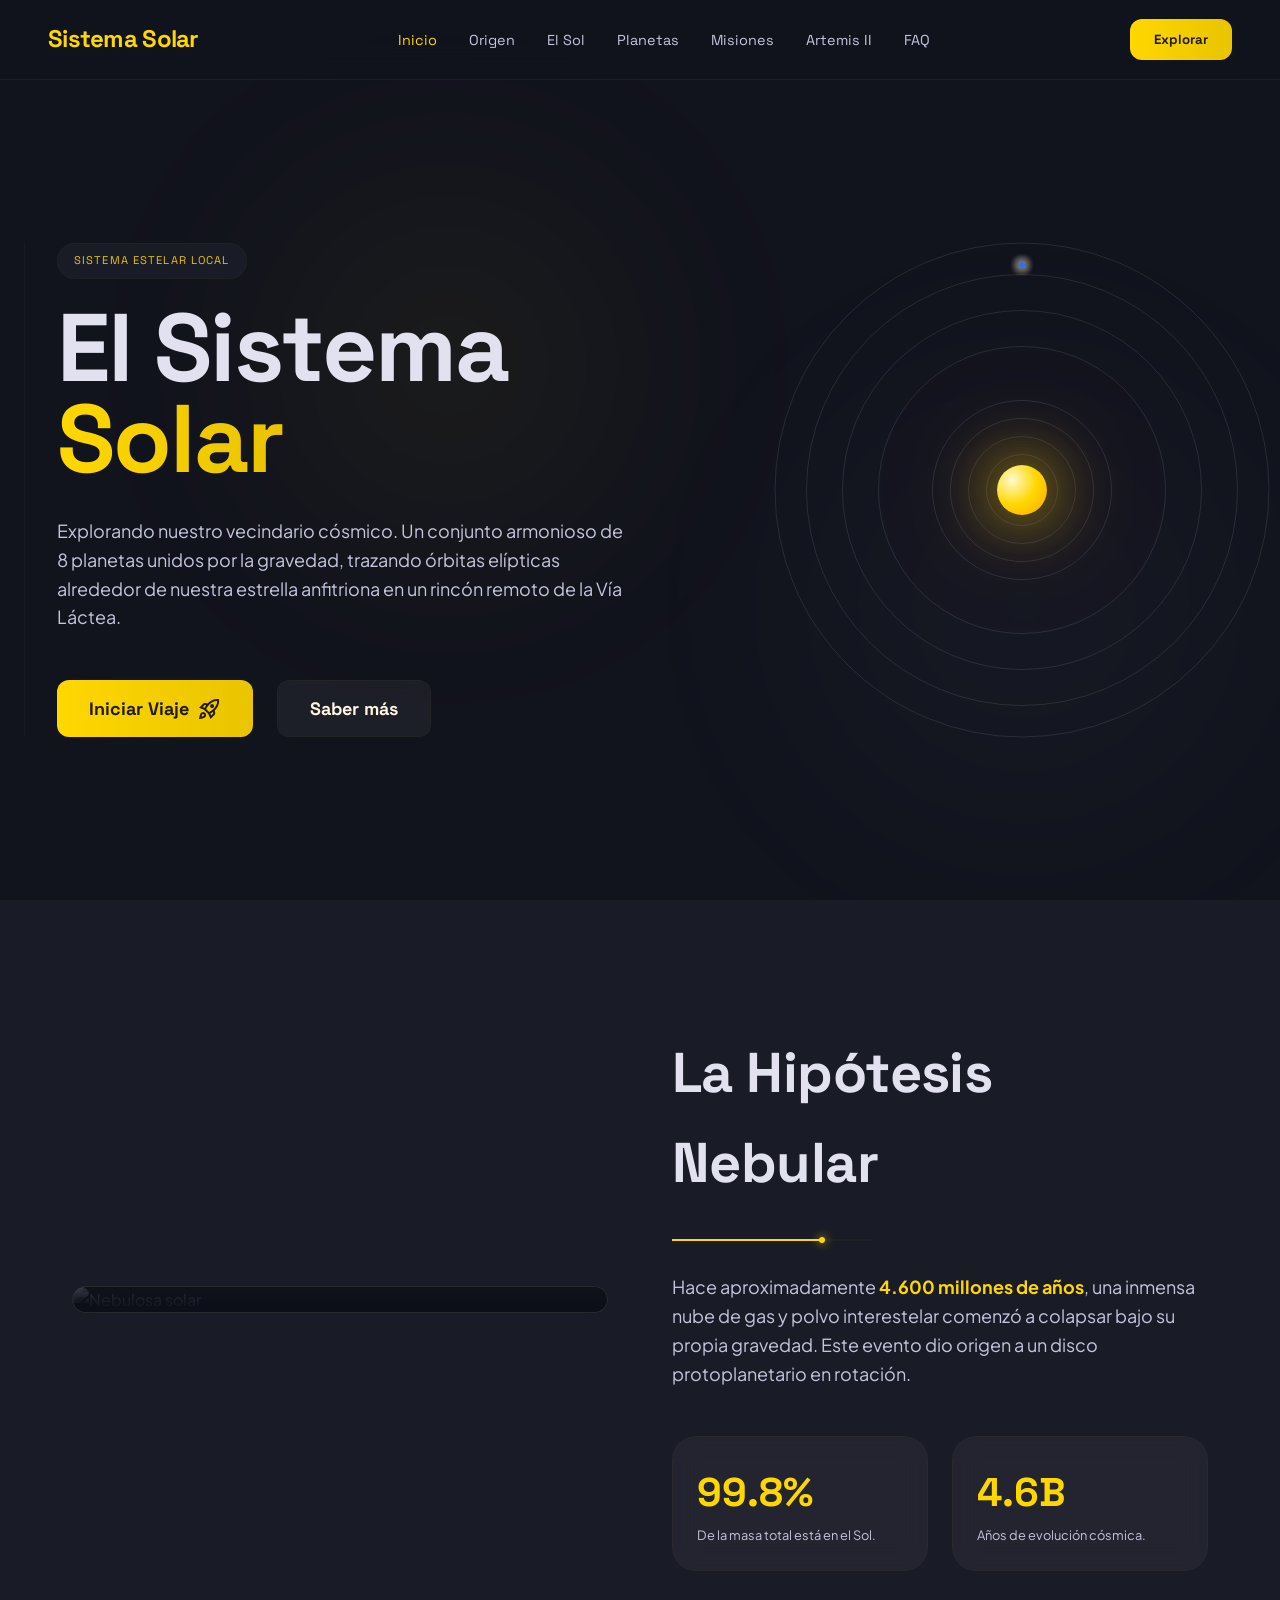
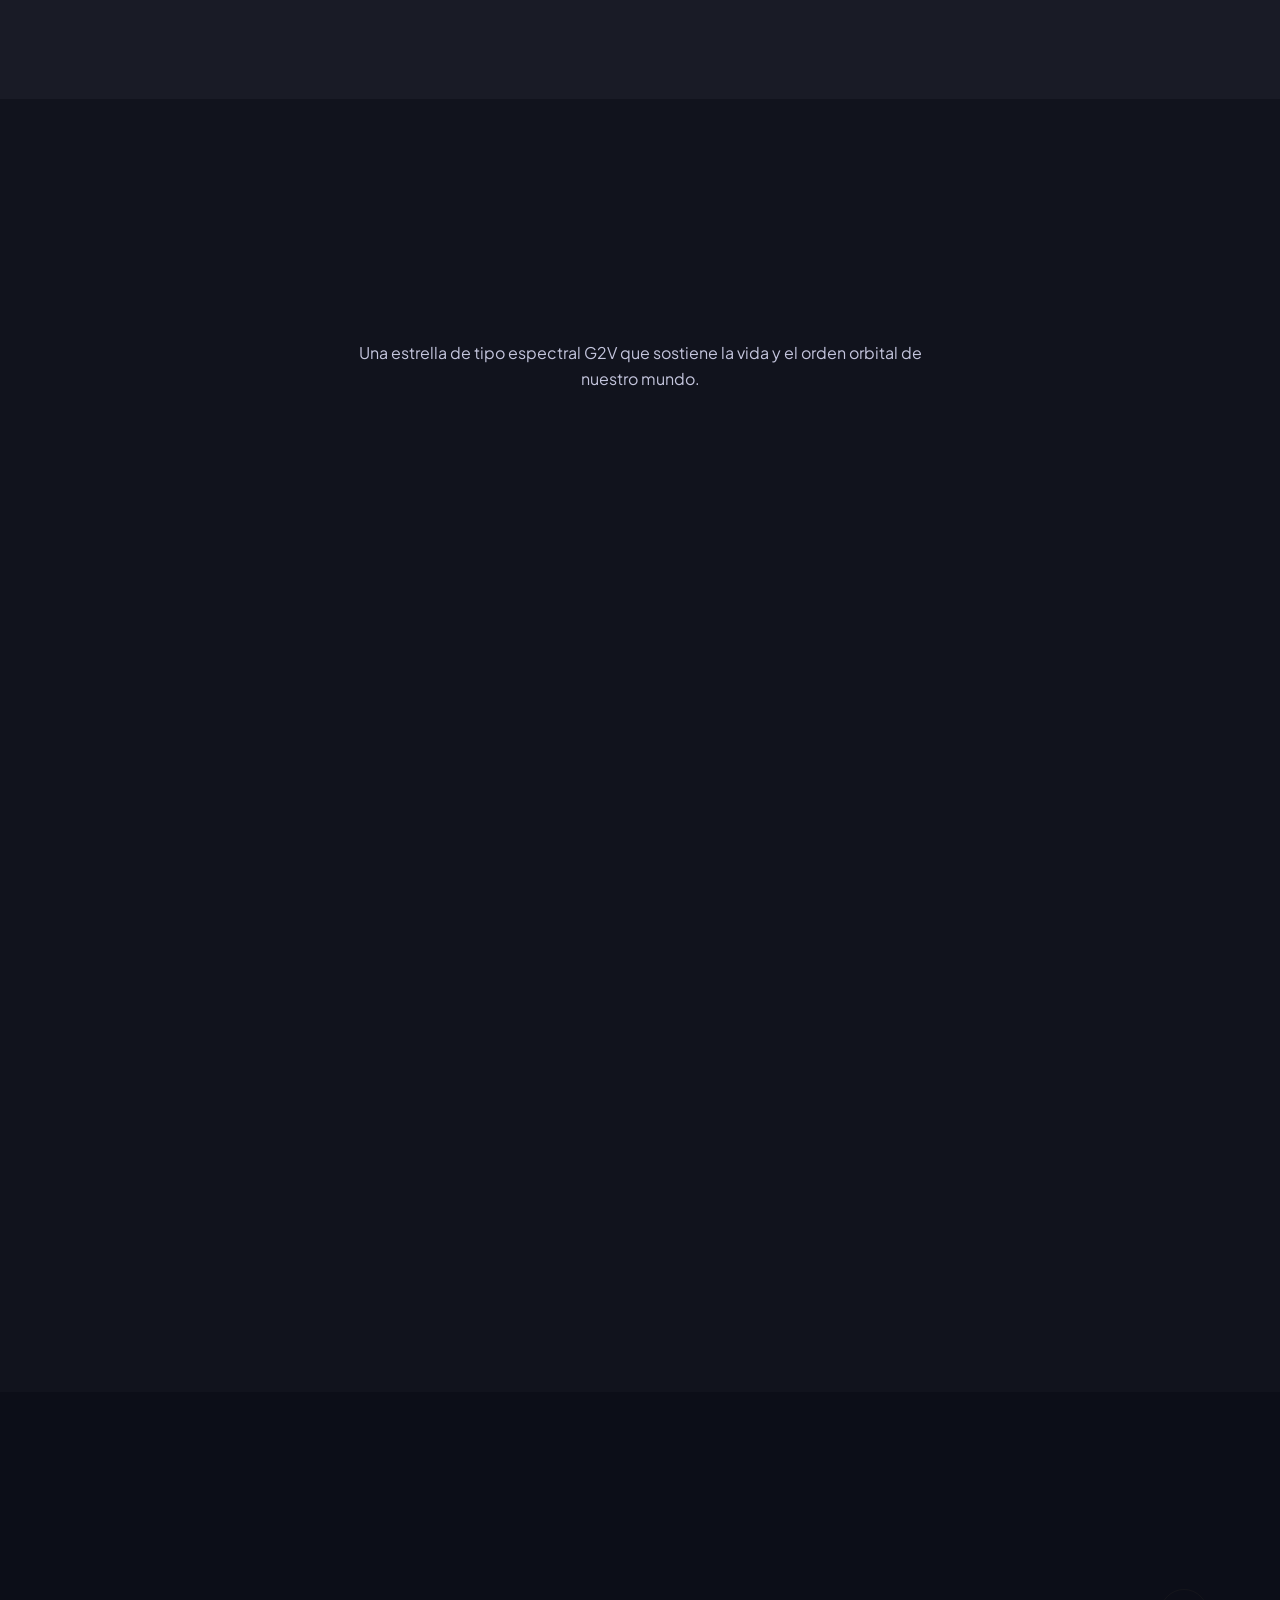
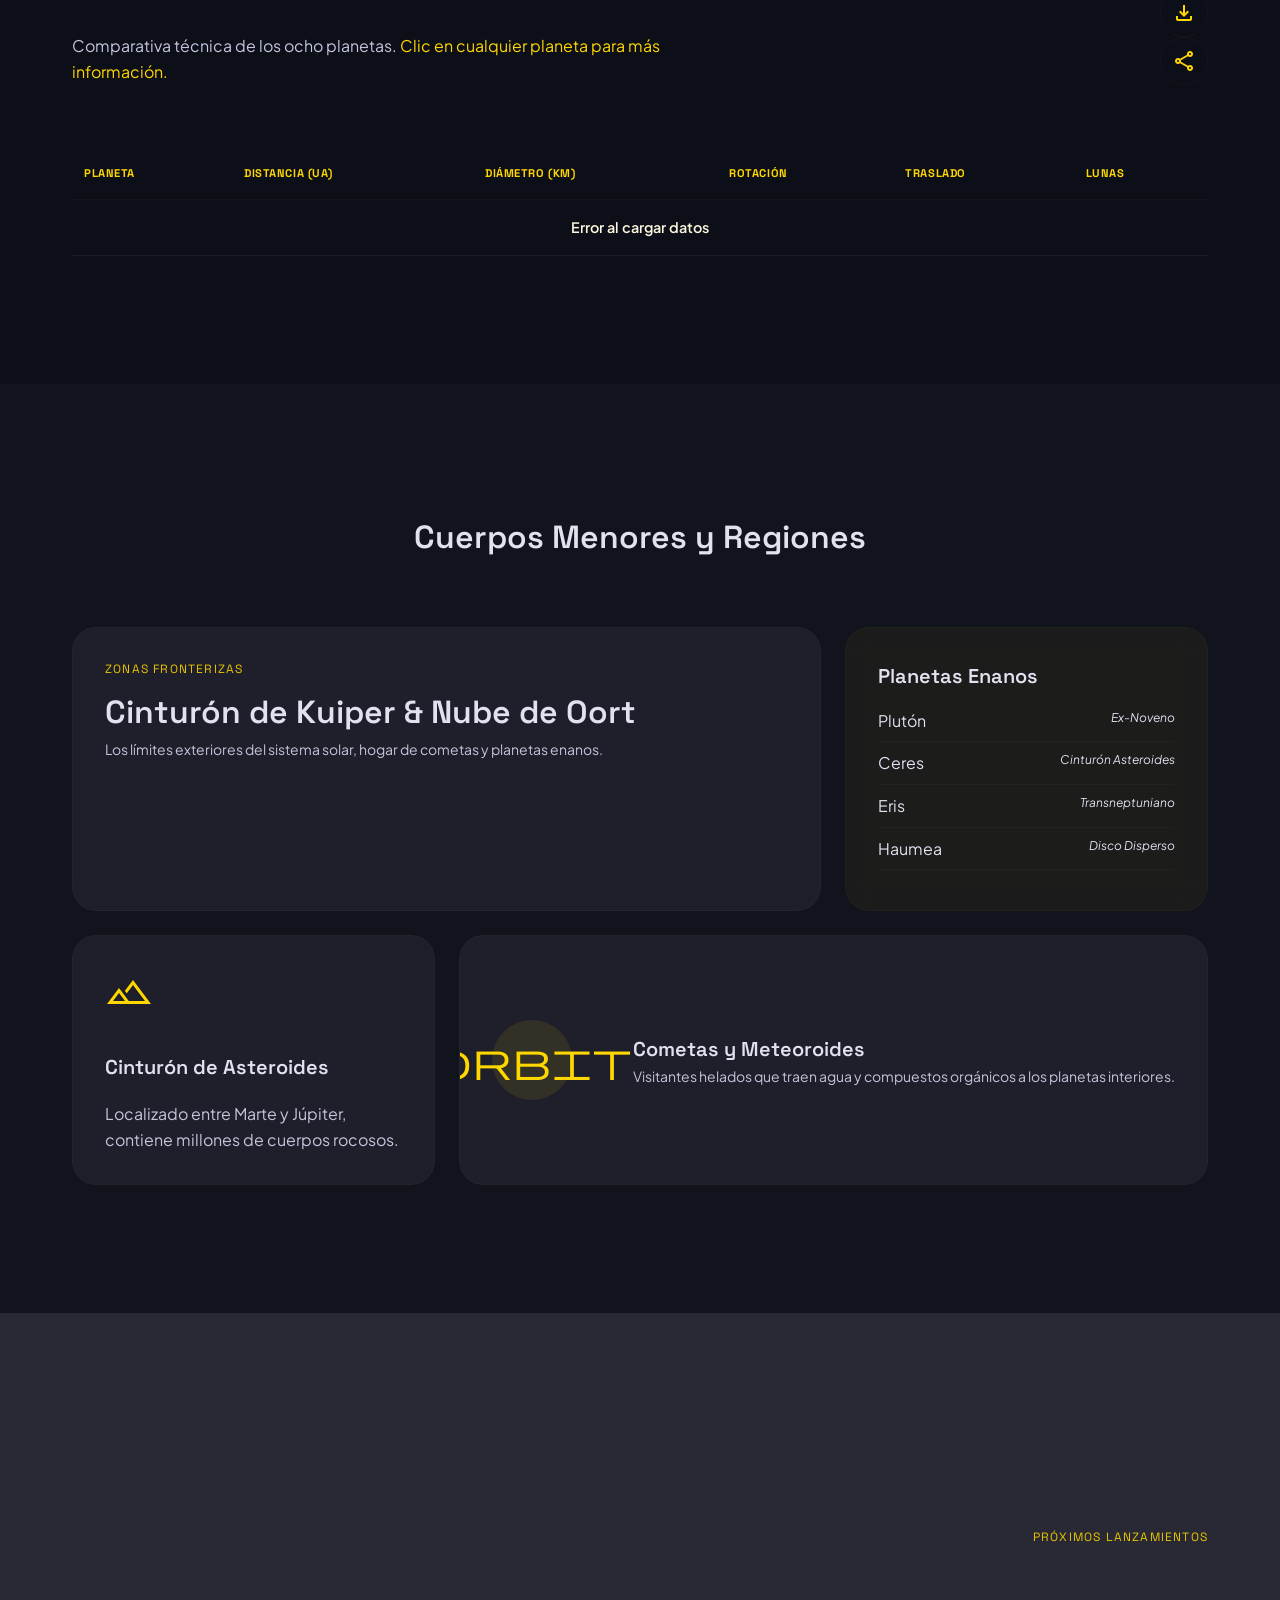
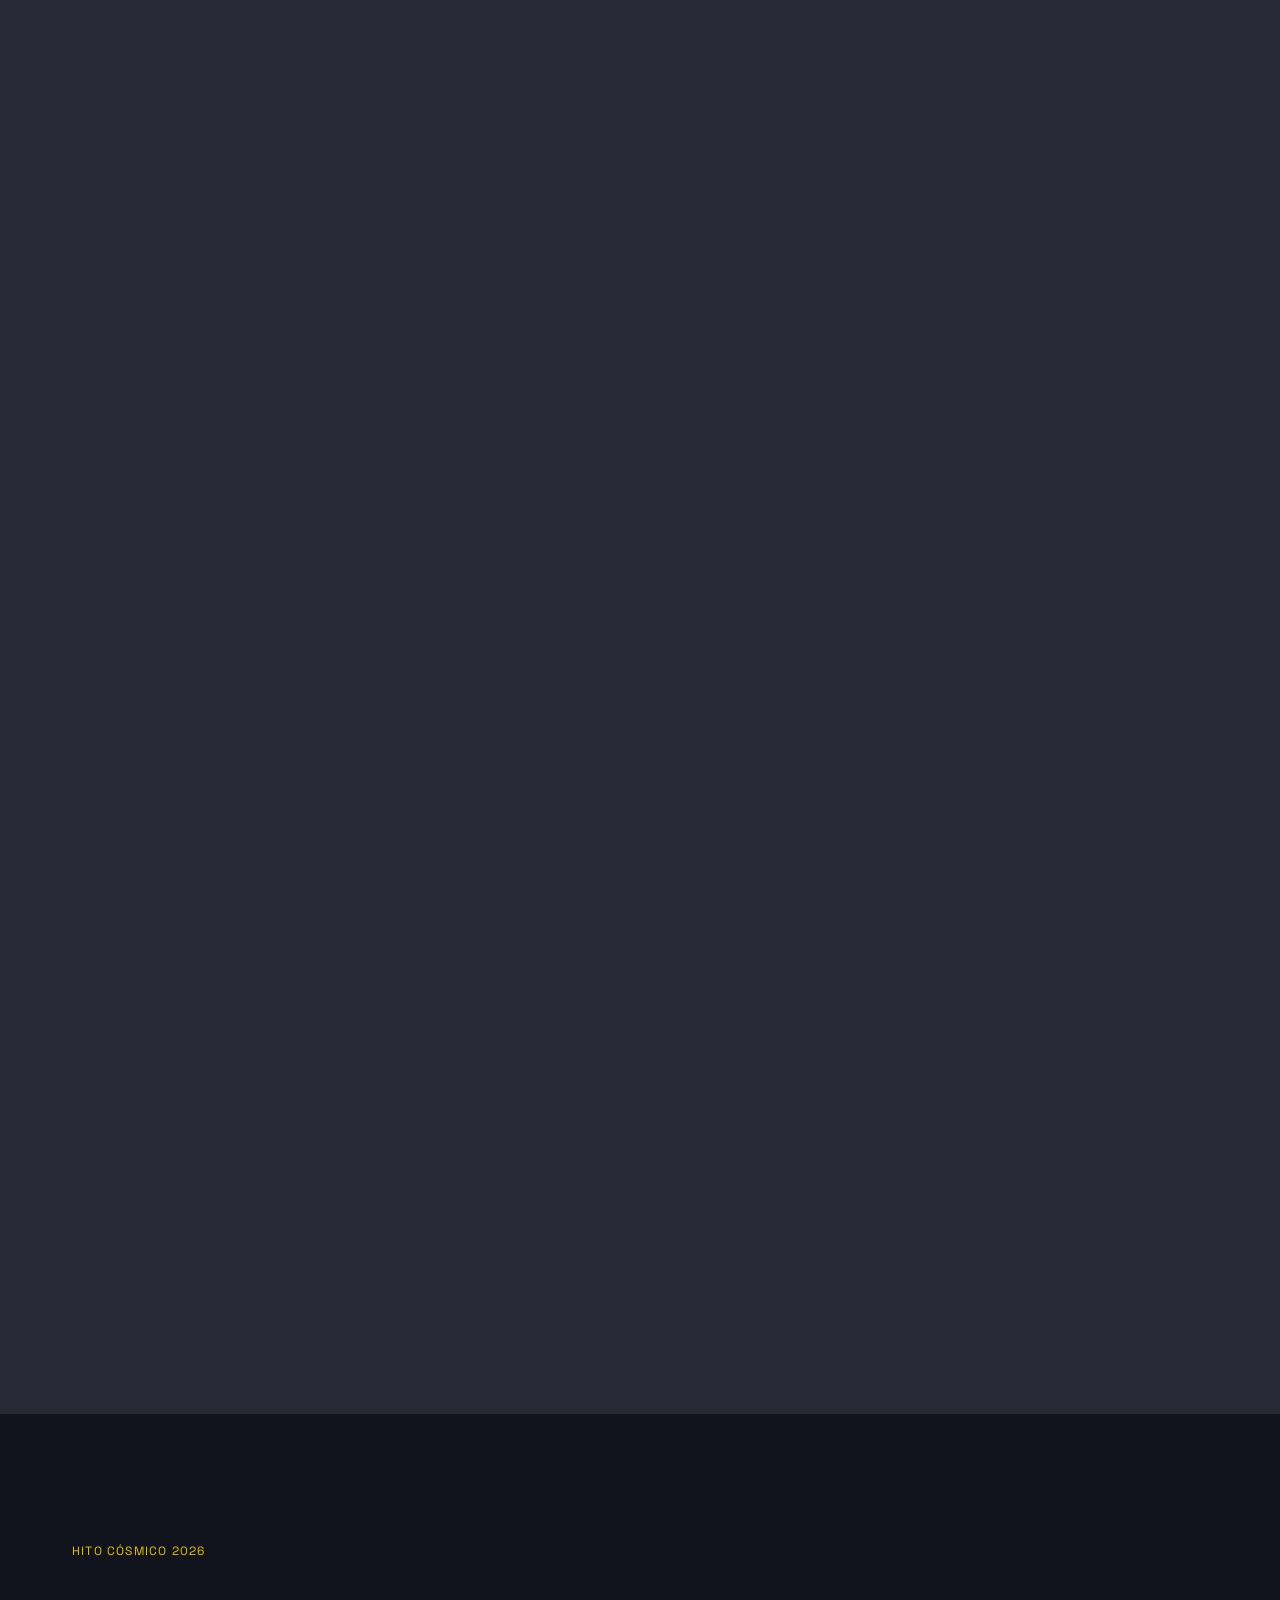
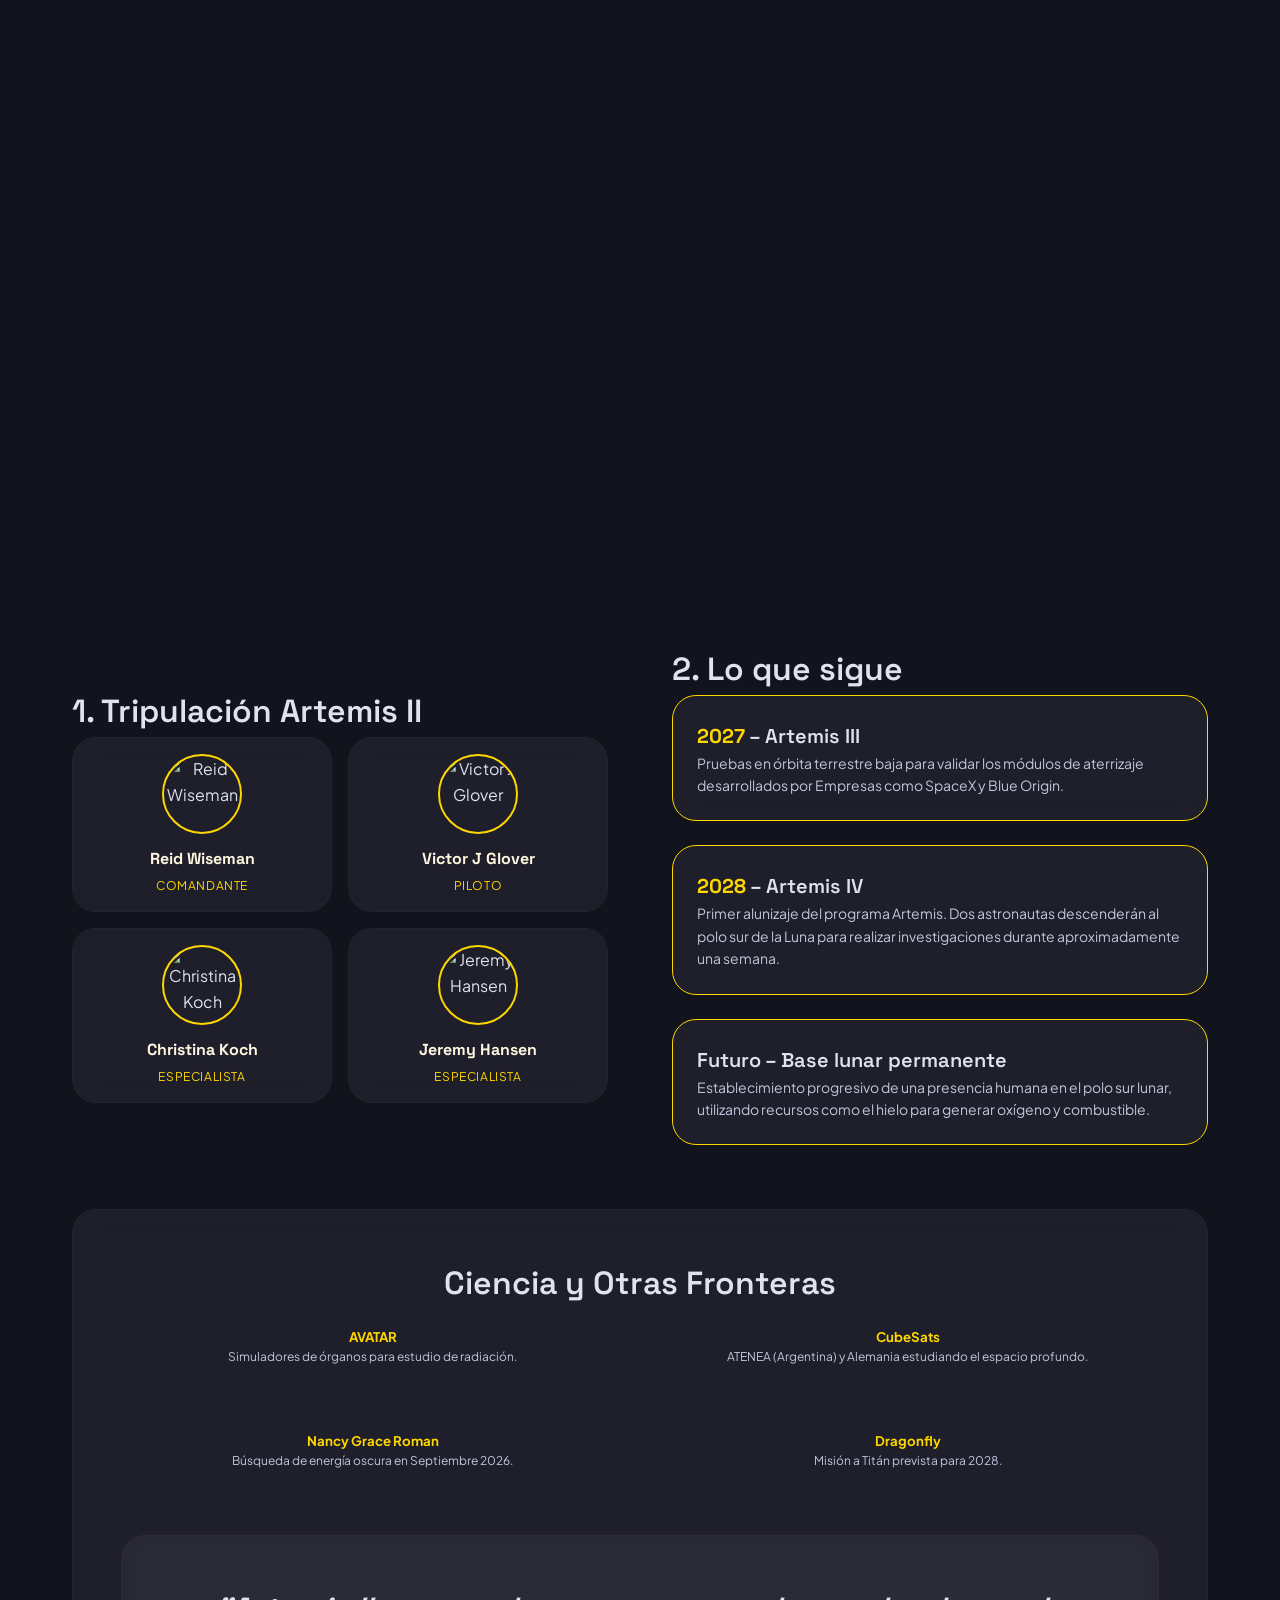
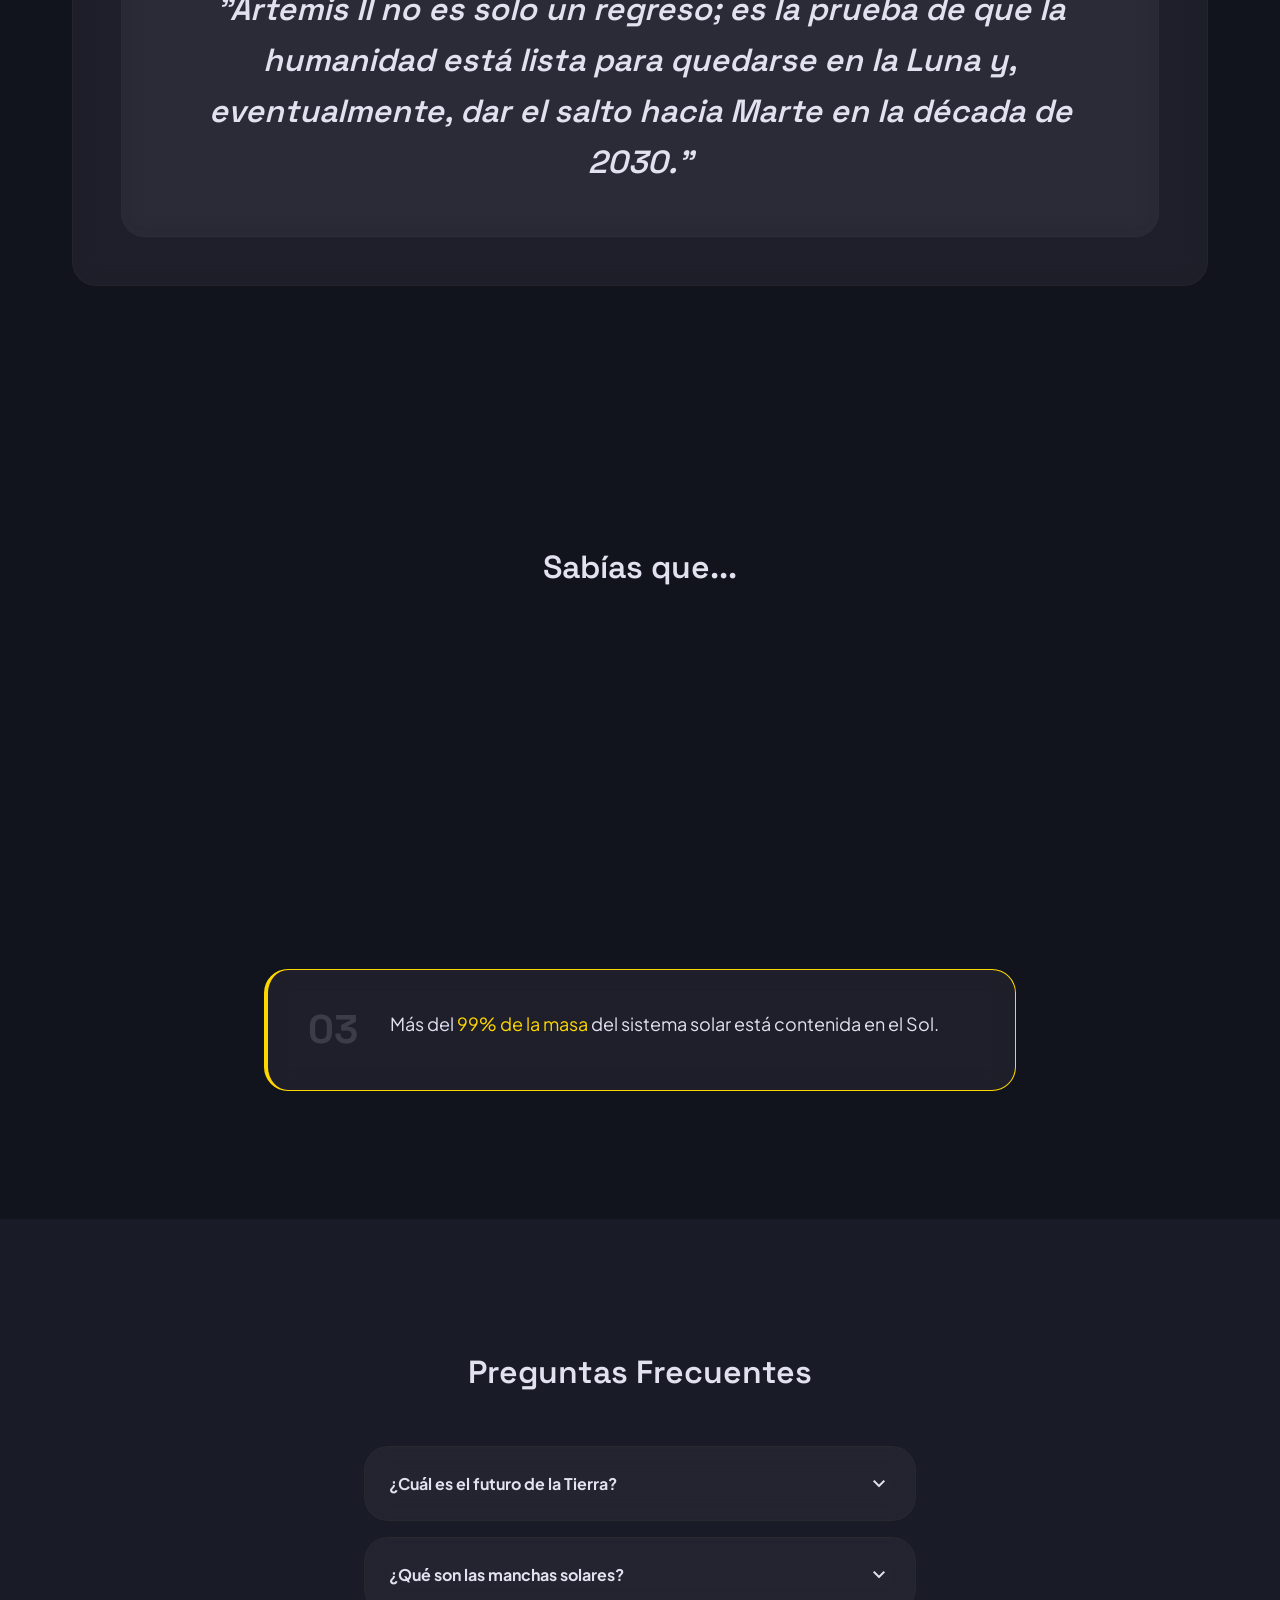
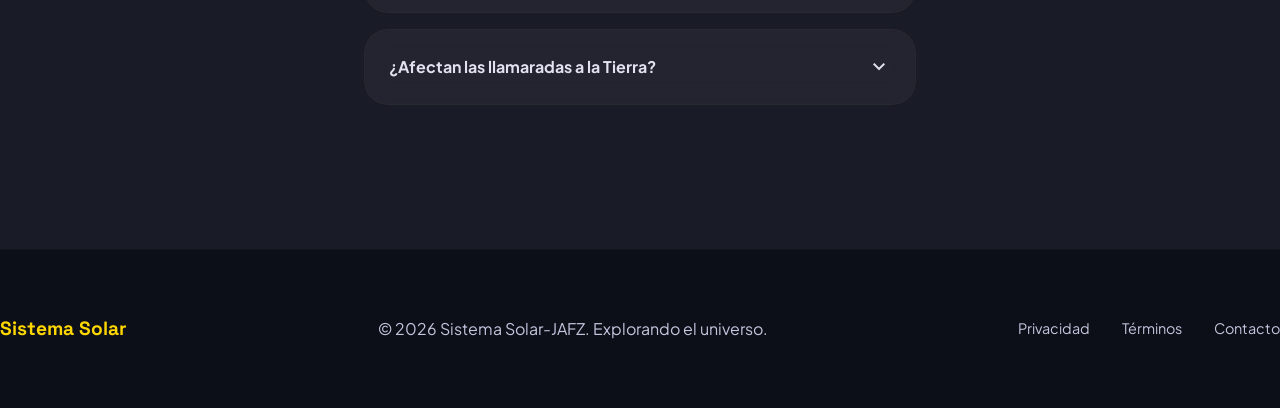
==== commit 70f90336: "fix: formato correcto para Artemis III, IV y base lunar" ====
--- a/index.html
+++ b/index.html
@@ -394,18 +394,15 @@
                         <h3 class="title-md mb-8">2. Lo que sigue</h3>
                         <div class="curiosity-stack">
                             <div class="glass-card p-6 border-accent">
-                                <div class="badge">2027</div>
-                                <h4 class="title-sm">Artemis III</h4>
+                                <h4 class="title-sm"><span class="artemis-year">2027</span> – Artemis III</h4>
                                 <p class="body-sm text-secondary">Pruebas en órbita terrestre baja para validar los módulos de aterrizaje desarrollados por Empresas como SpaceX y Blue Origin.</p>
                             </div>
                             <div class="glass-card p-6 border-accent">
-                                <div class="badge">2028</div>
-                                <h4 class="title-sm">Artemis IV</h4>
+                                <h4 class="title-sm"><span class="artemis-year">2028</span> – Artemis IV</h4>
                                 <p class="body-sm text-secondary">Primer alunizaje del programa Artemis. Dos astronautas descenderán al polo sur de la Luna para realizar investigaciones durante aproximadamente una semana.</p>
                             </div>
                             <div class="glass-card p-6 border-accent">
-                                <div class="badge">Futuro</div>
-                                <h4 class="title-sm">Base lunar permanente</h4>
+                                <h4 class="title-sm">Futuro – Base lunar permanente</h4>
                                 <p class="body-sm text-secondary">Establecimiento progresivo de una presencia humana en el polo sur lunar, utilizando recursos como el hielo para generar oxígeno y combustible.</p>
                             </div>
                         </div>
--- a/style.css
+++ b/style.css
@@ -1338,6 +1338,11 @@
     letter-spacing: 0.05em;
 }
 
+.artemis-year {
+    color: var(--primary-container);
+    font-weight: 700;
+}
+
 @media (max-width: 480px) {
     .crew-grid {
         grid-template-columns: repeat(2, 1fr);
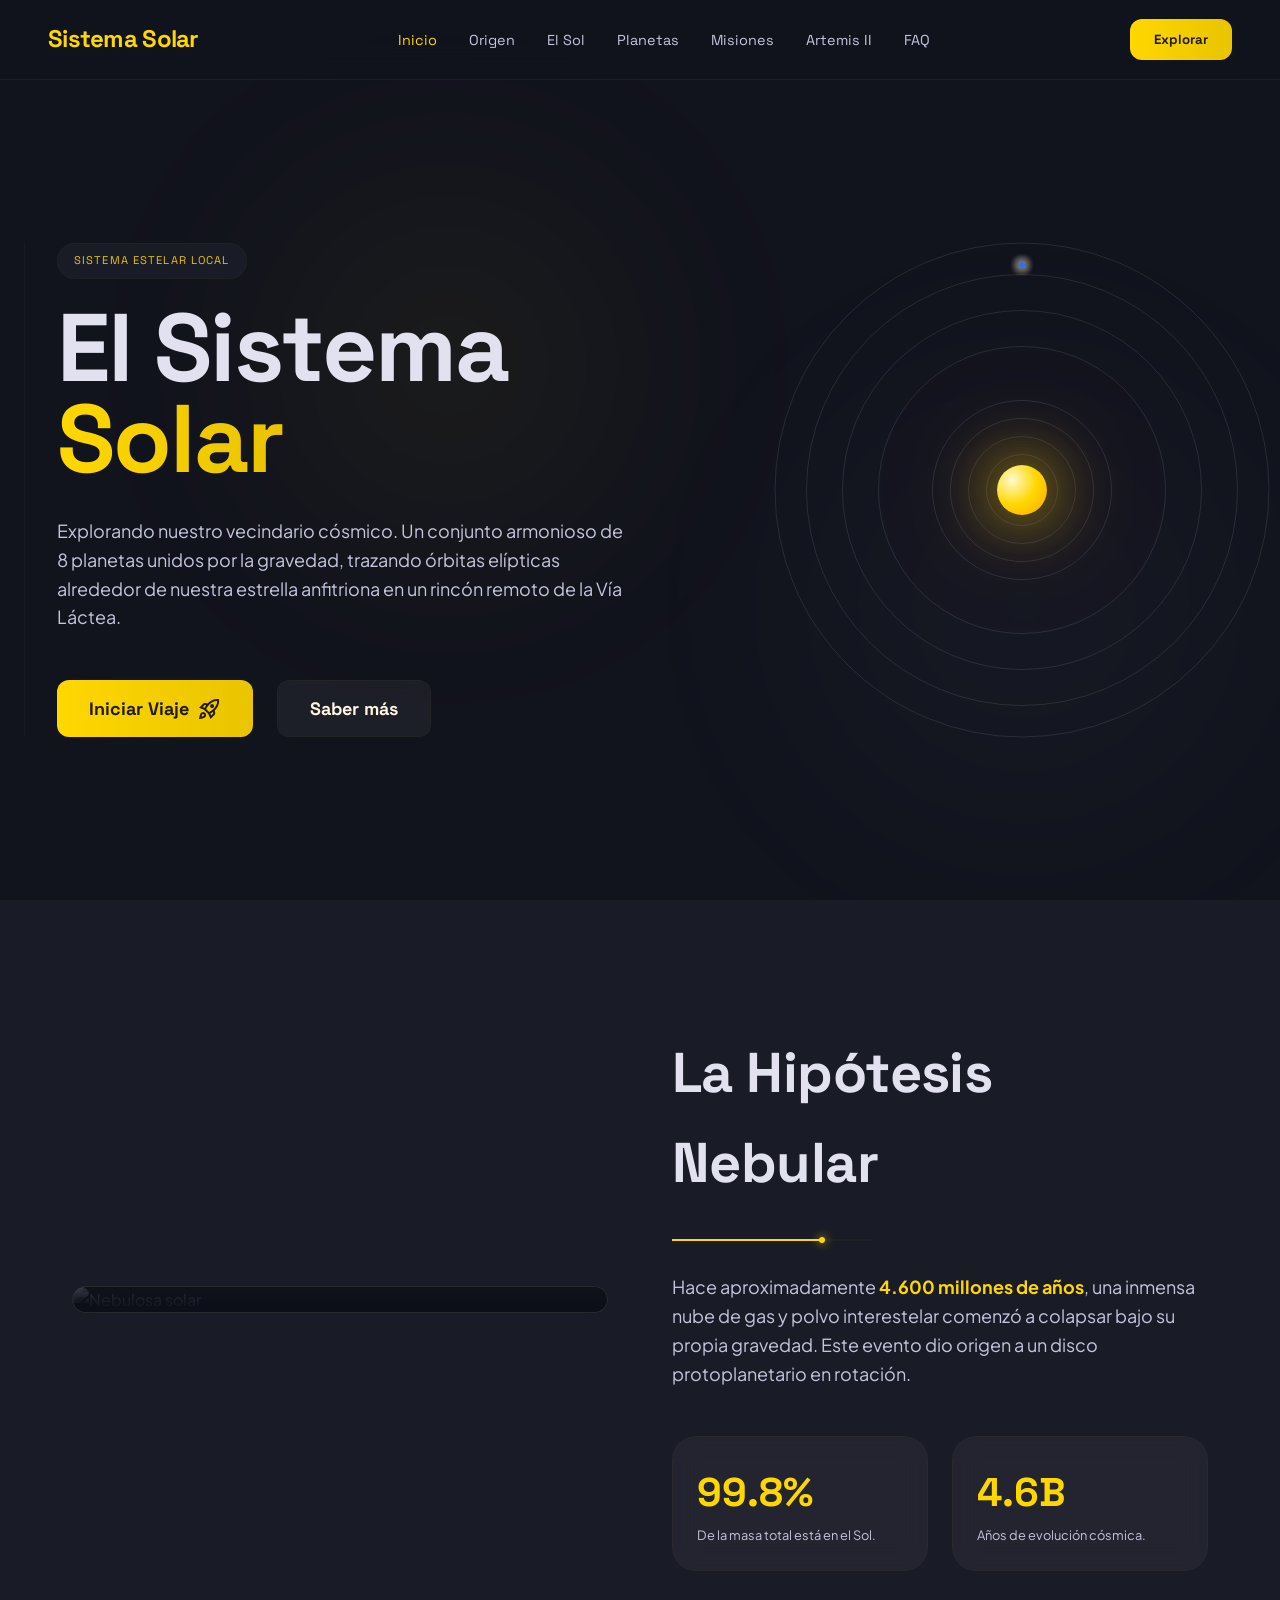
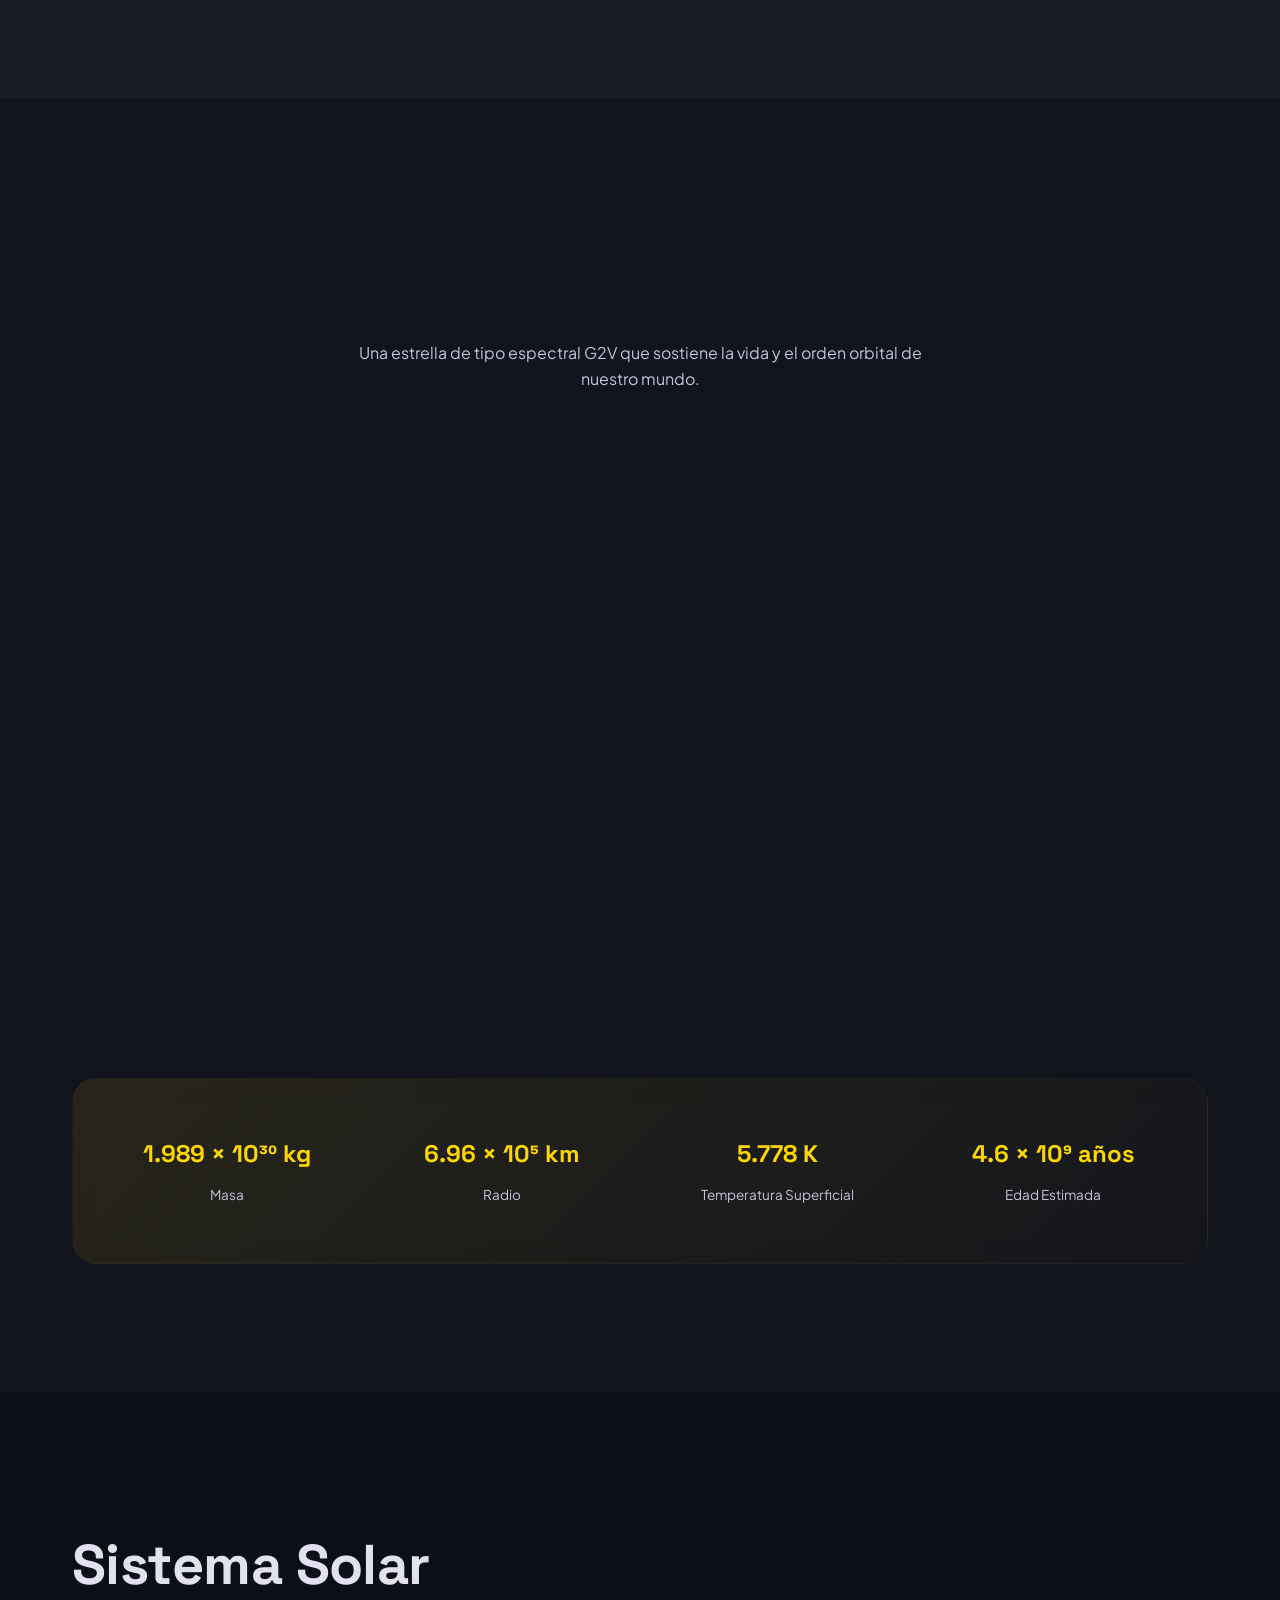
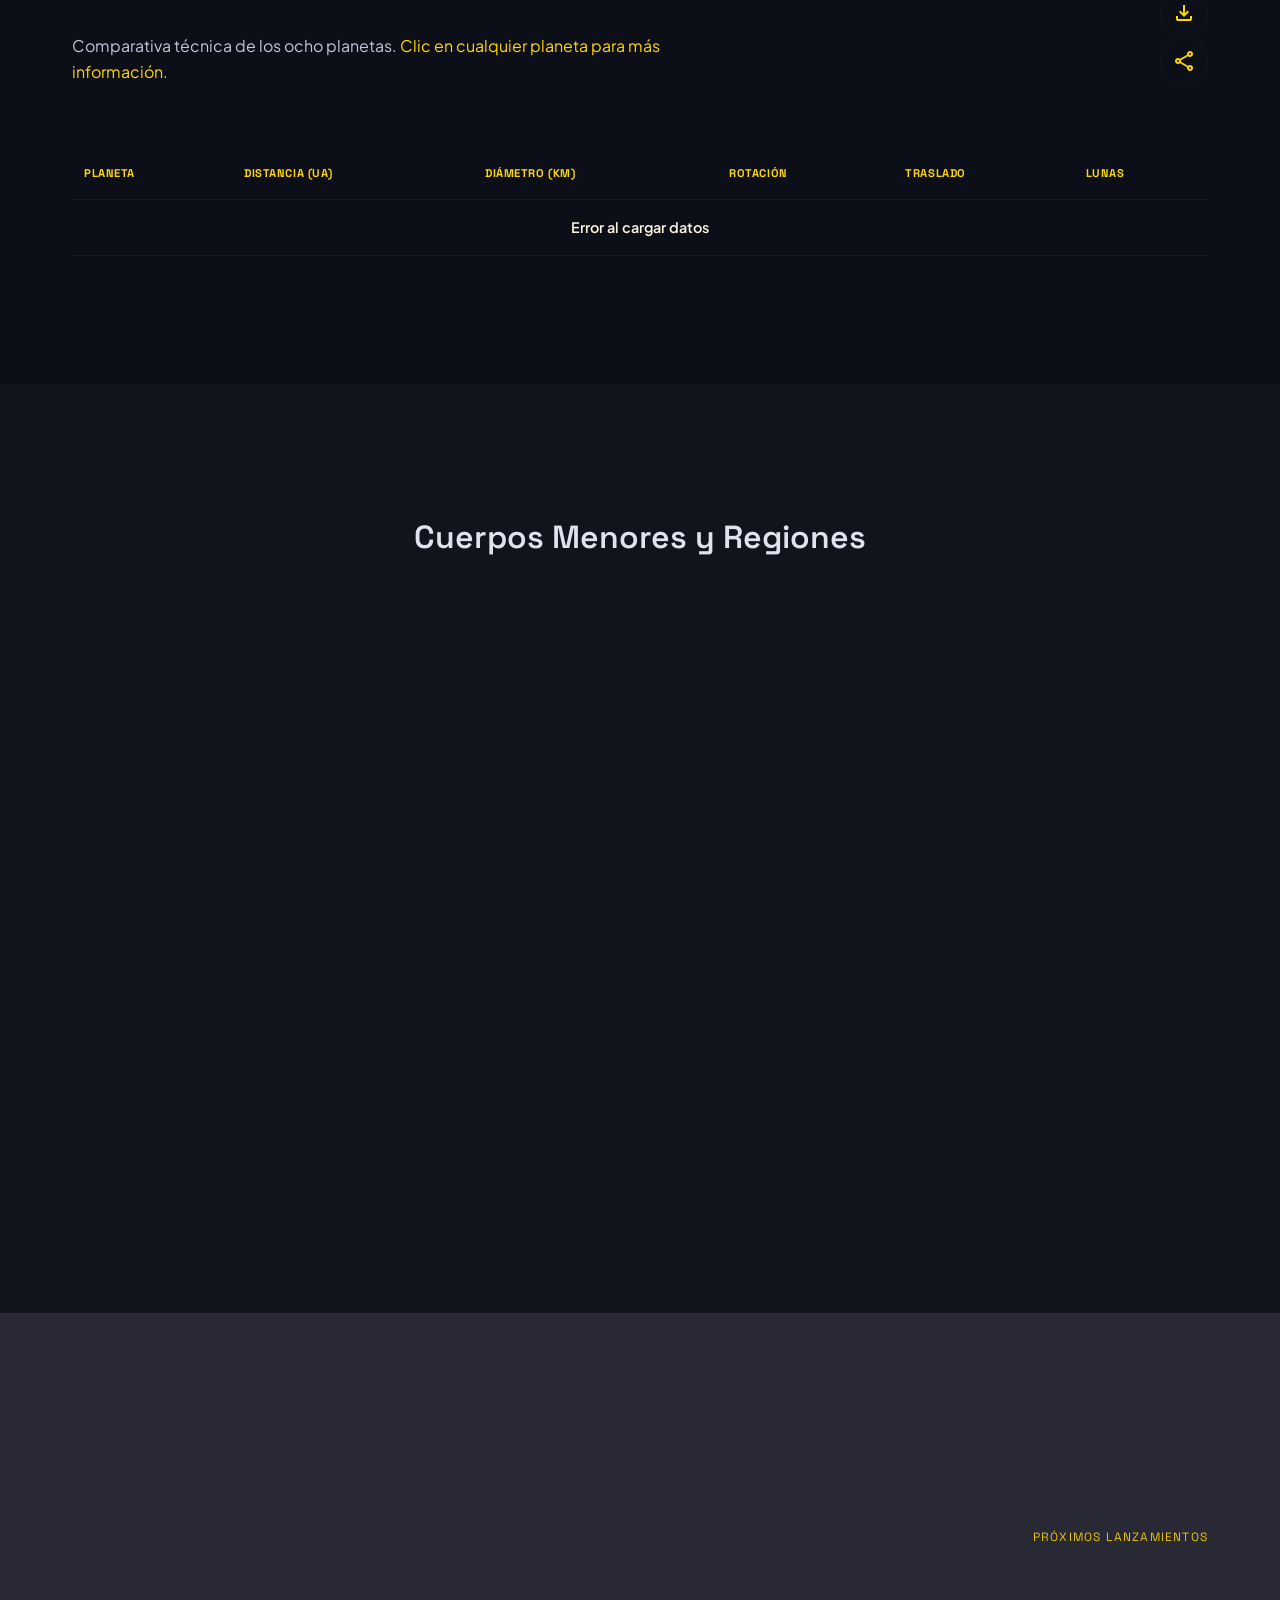
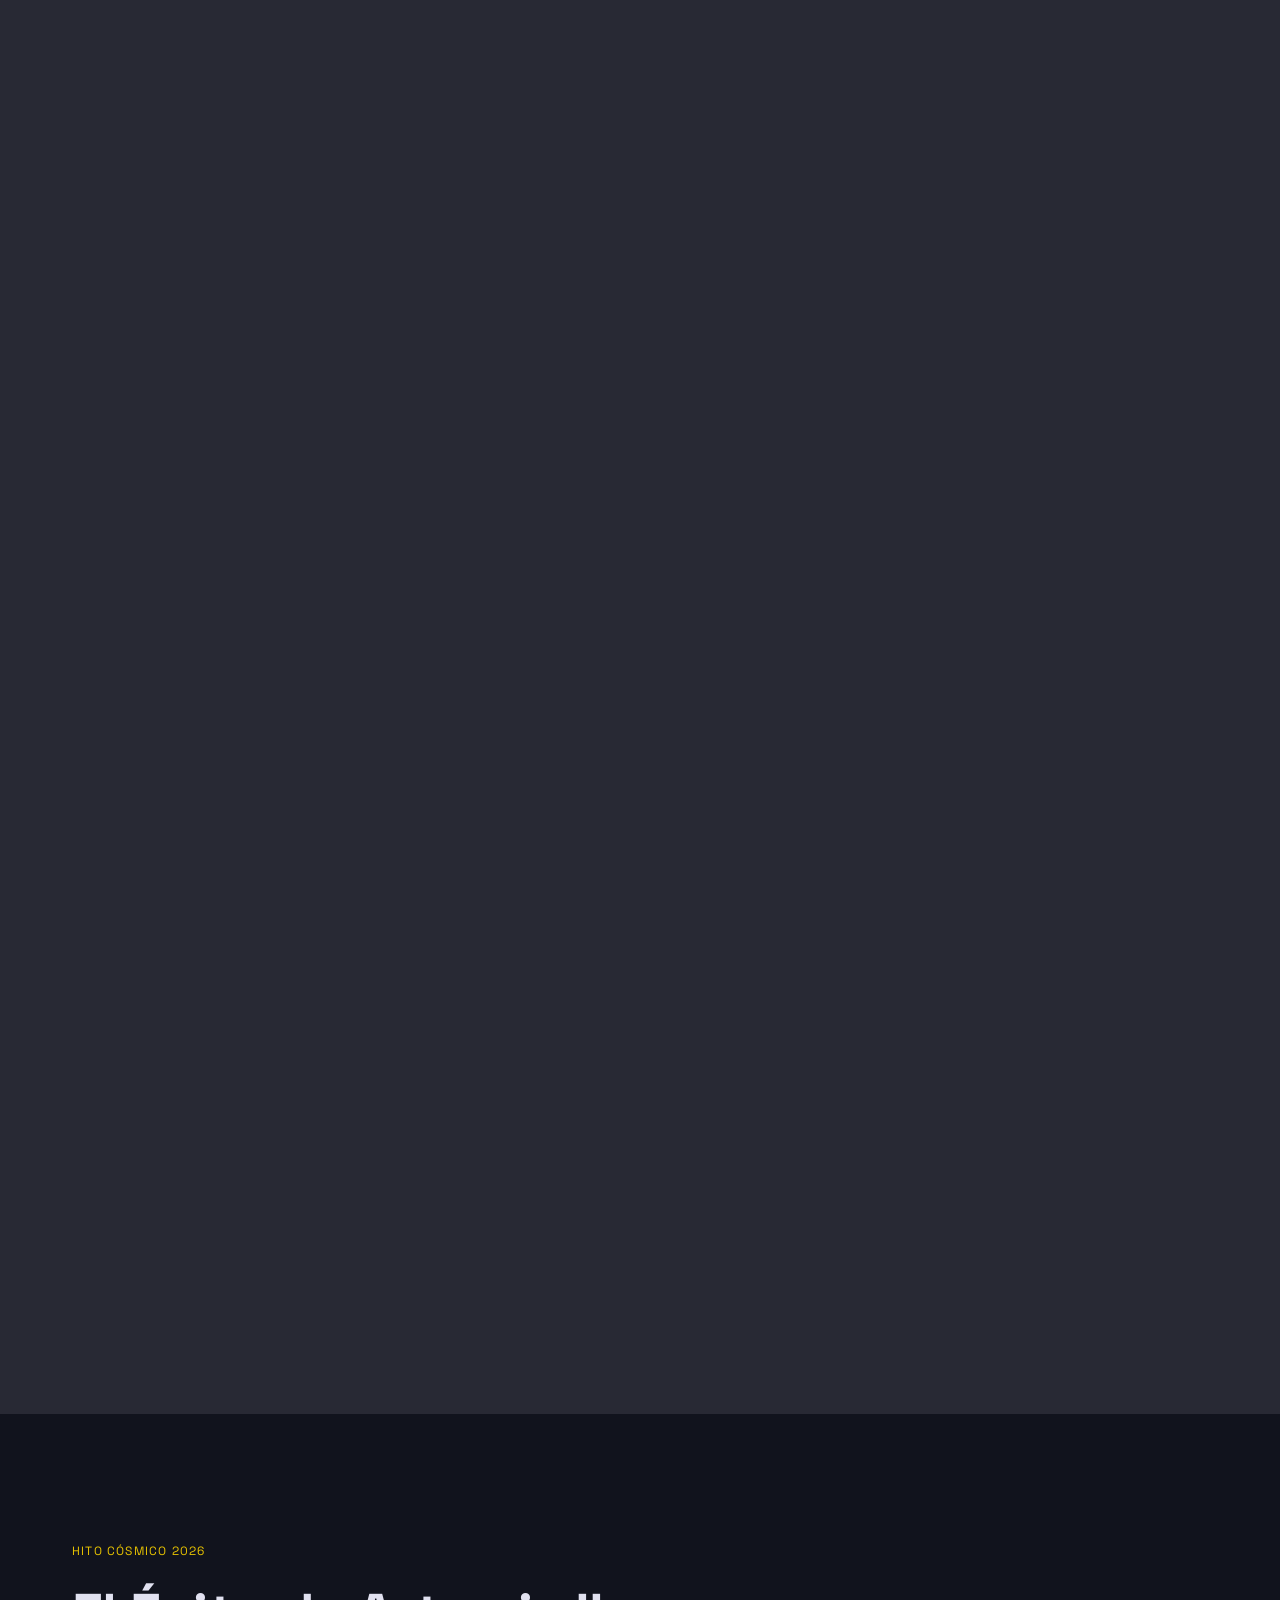
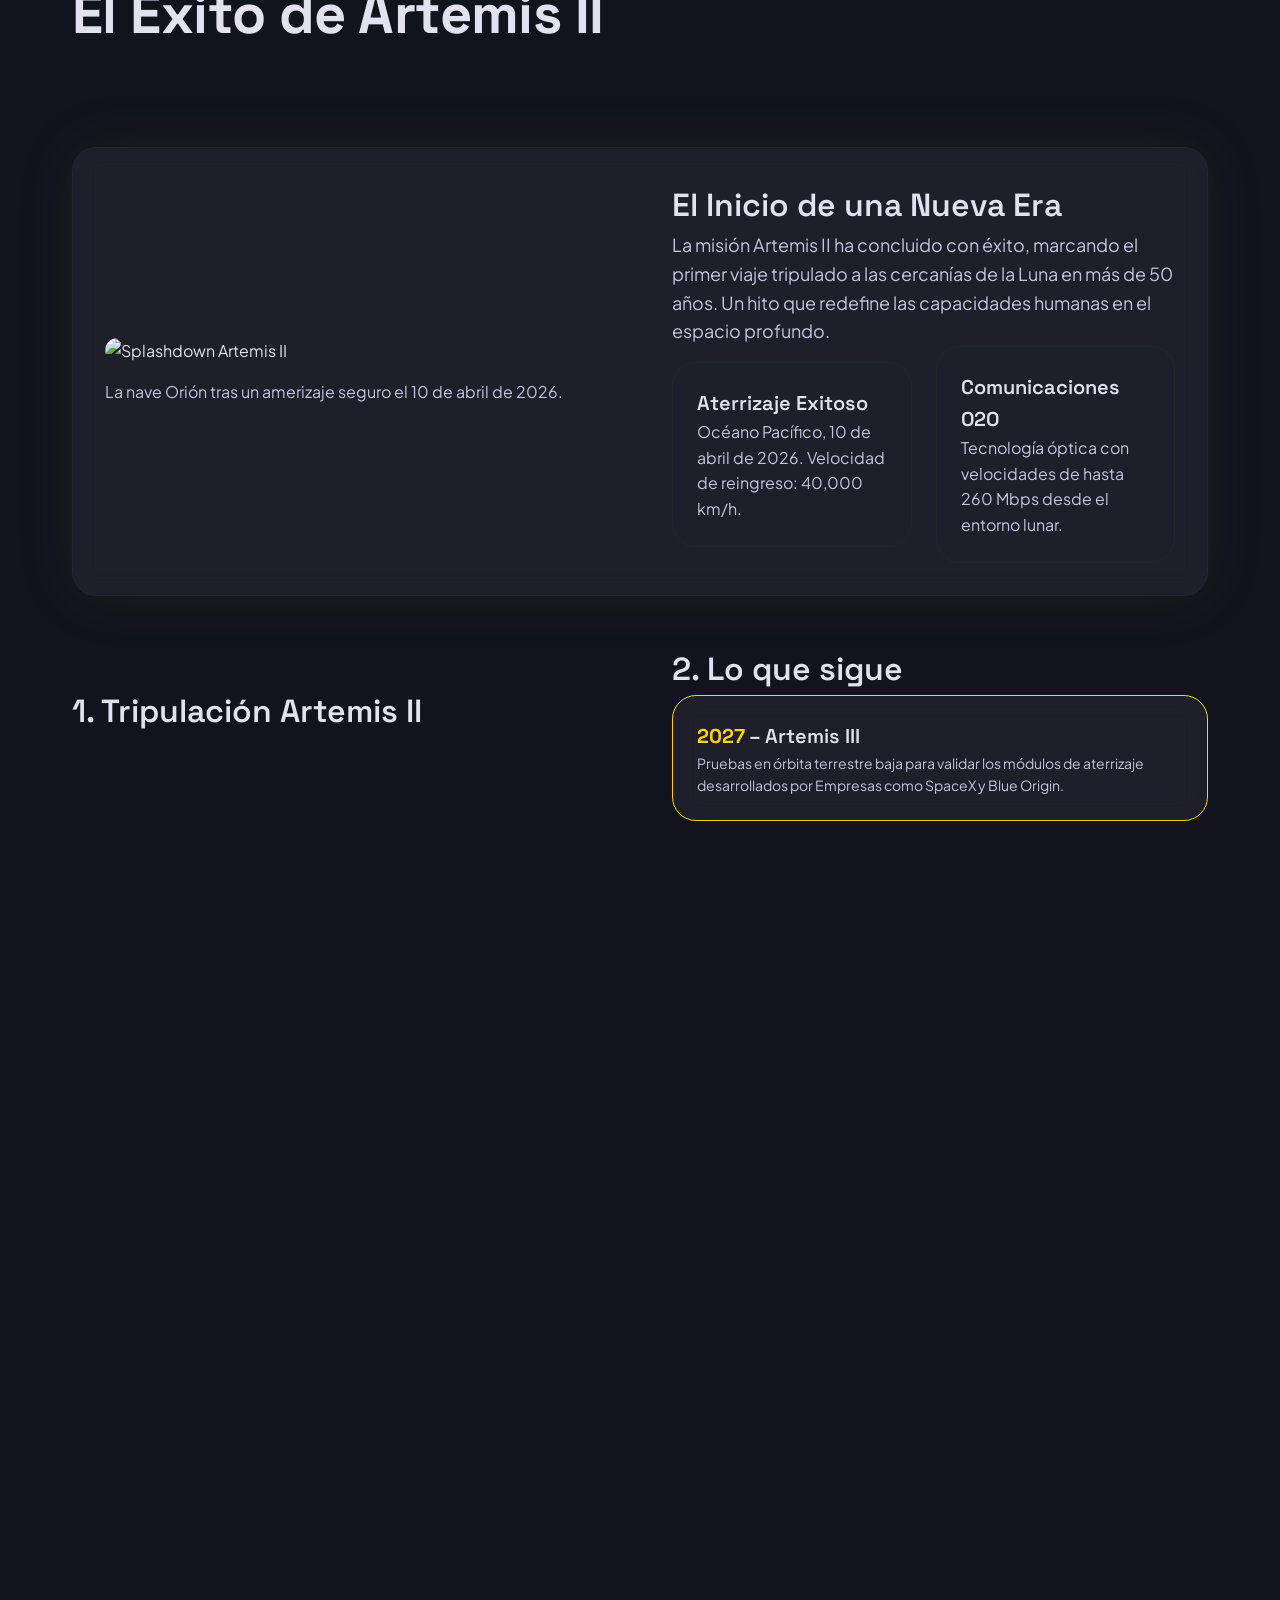
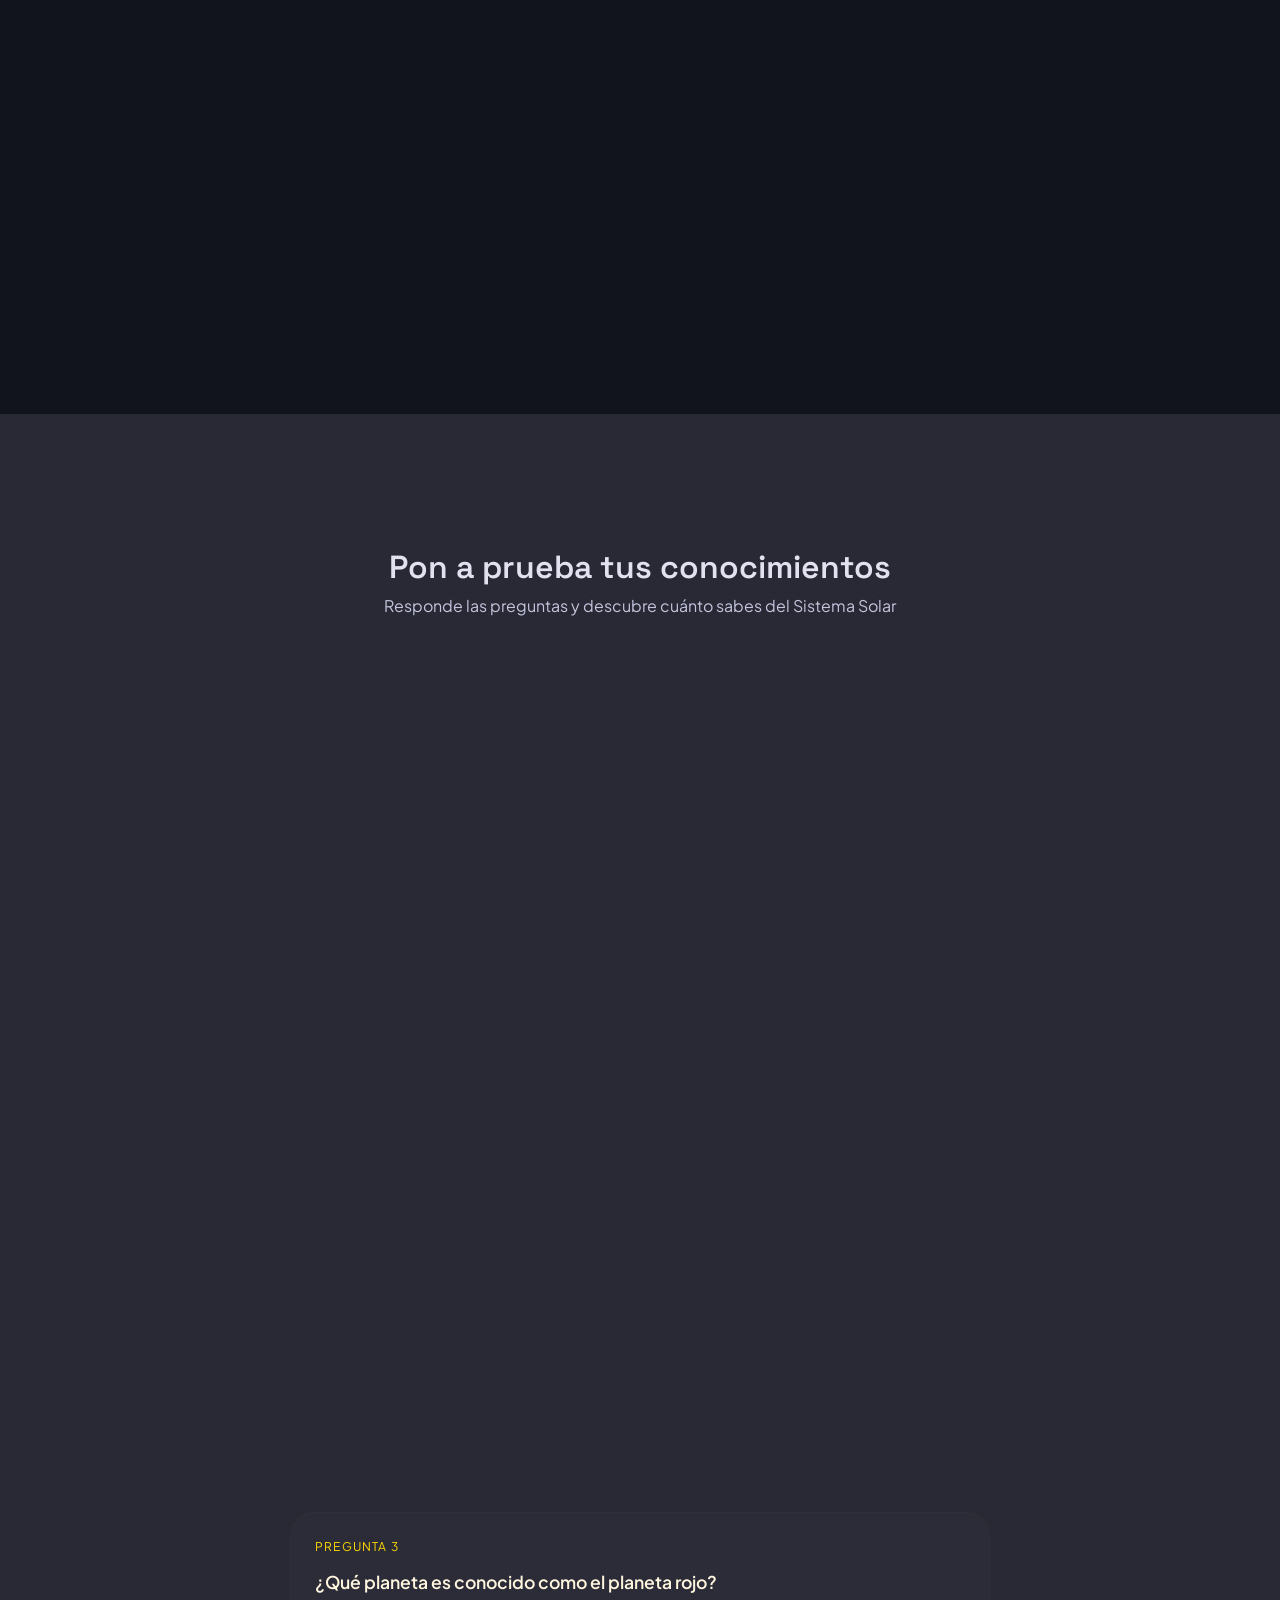
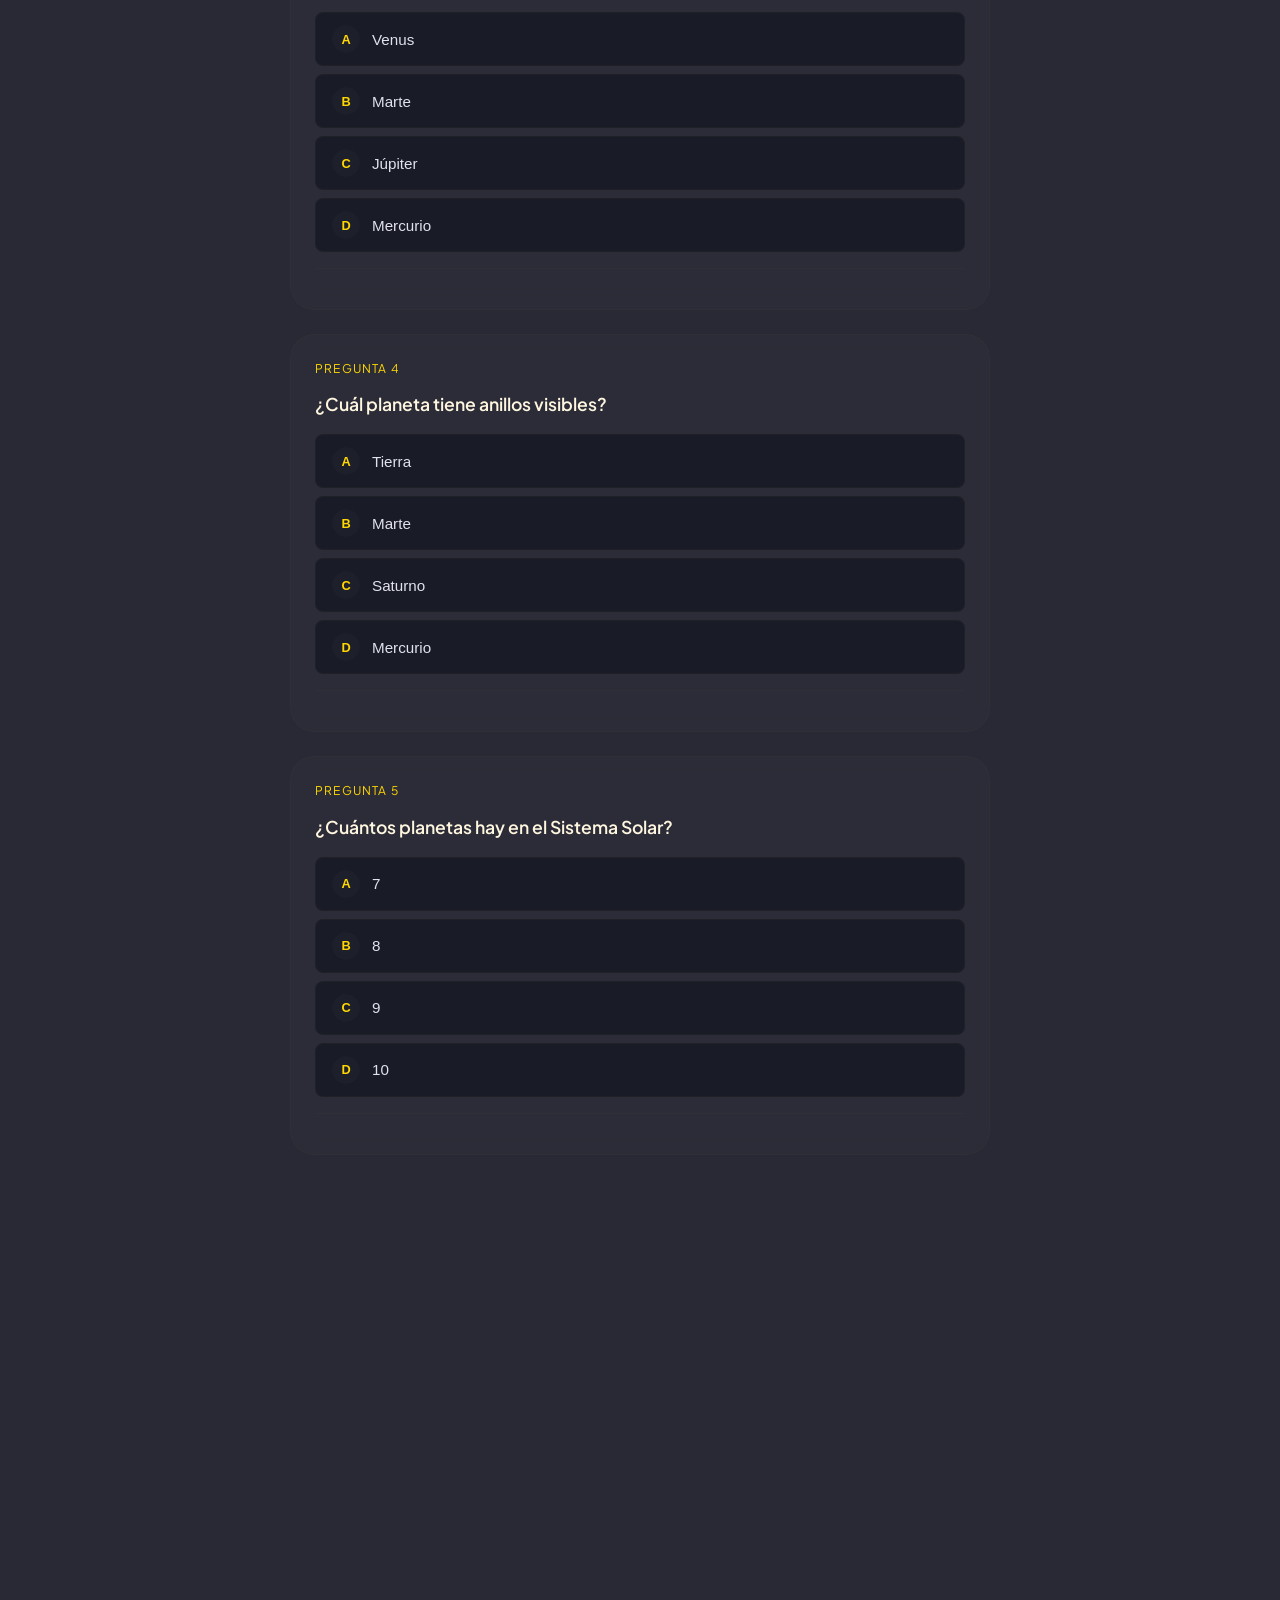
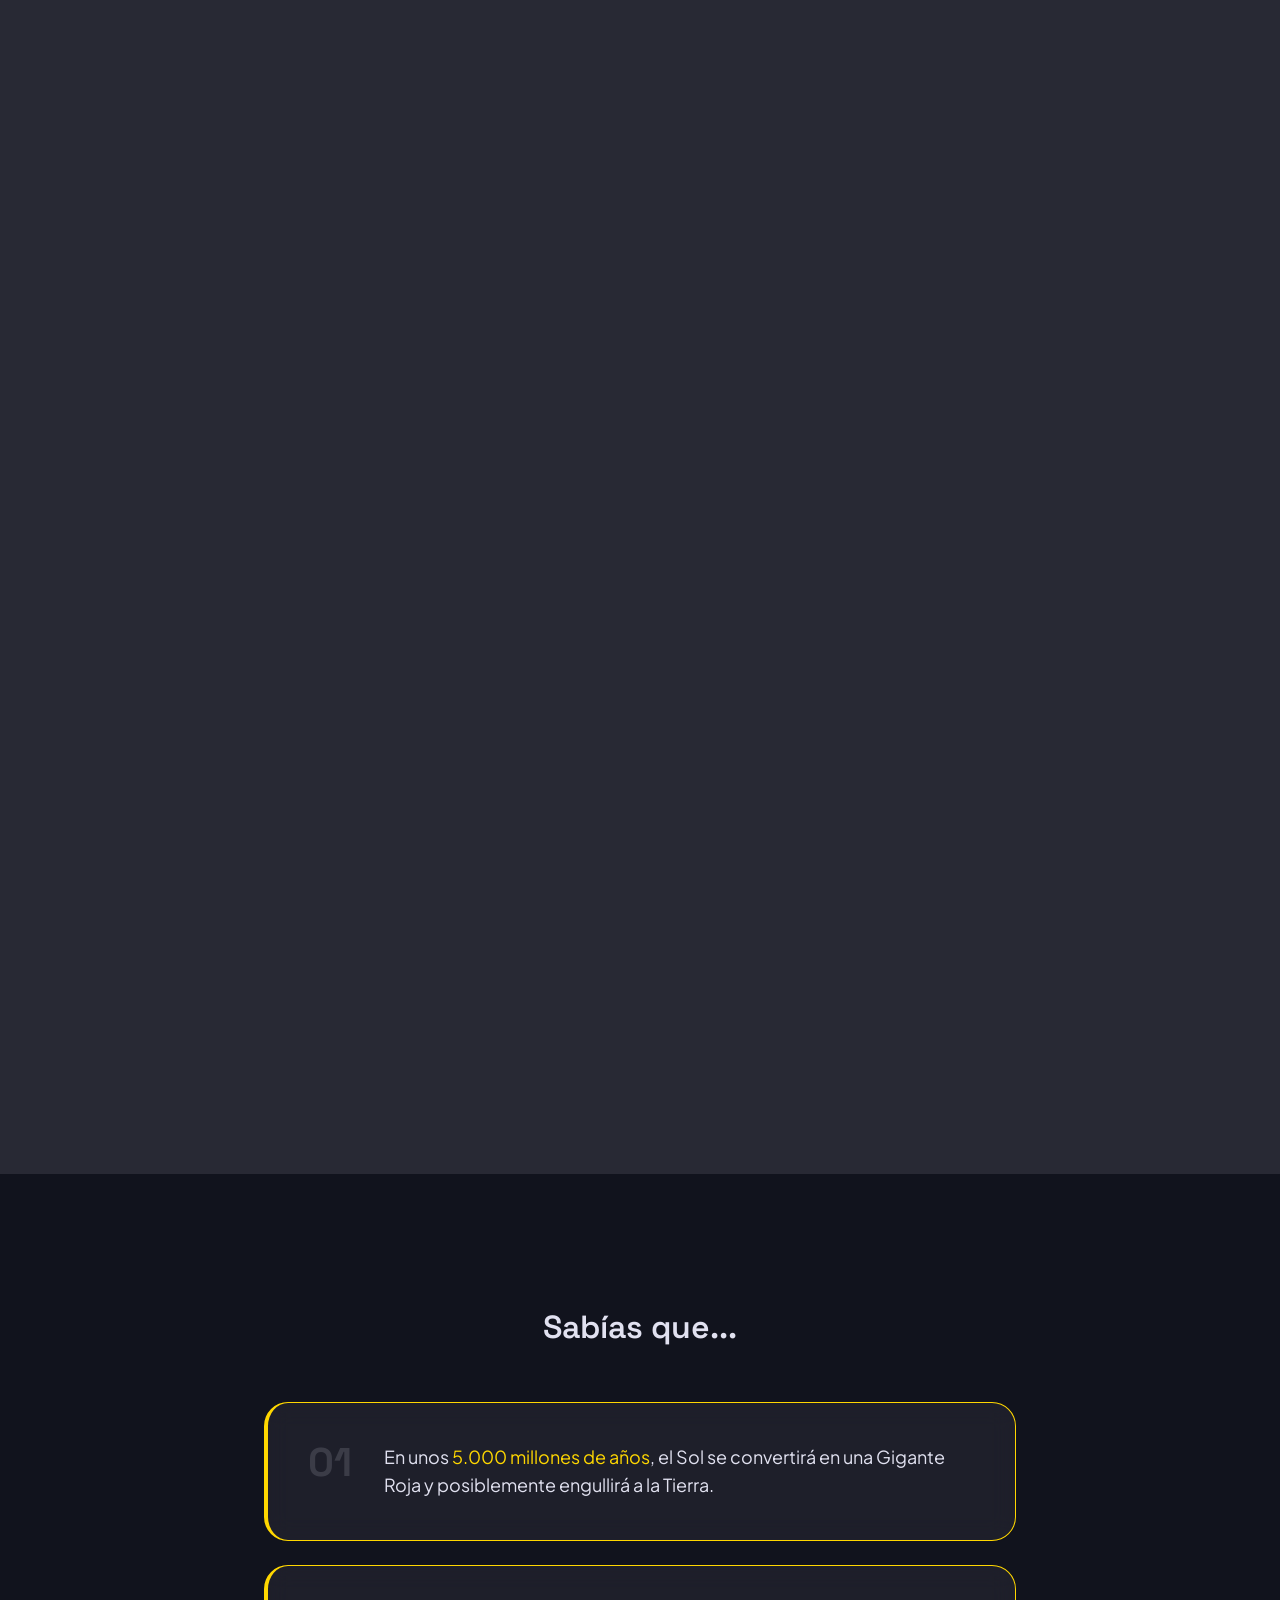
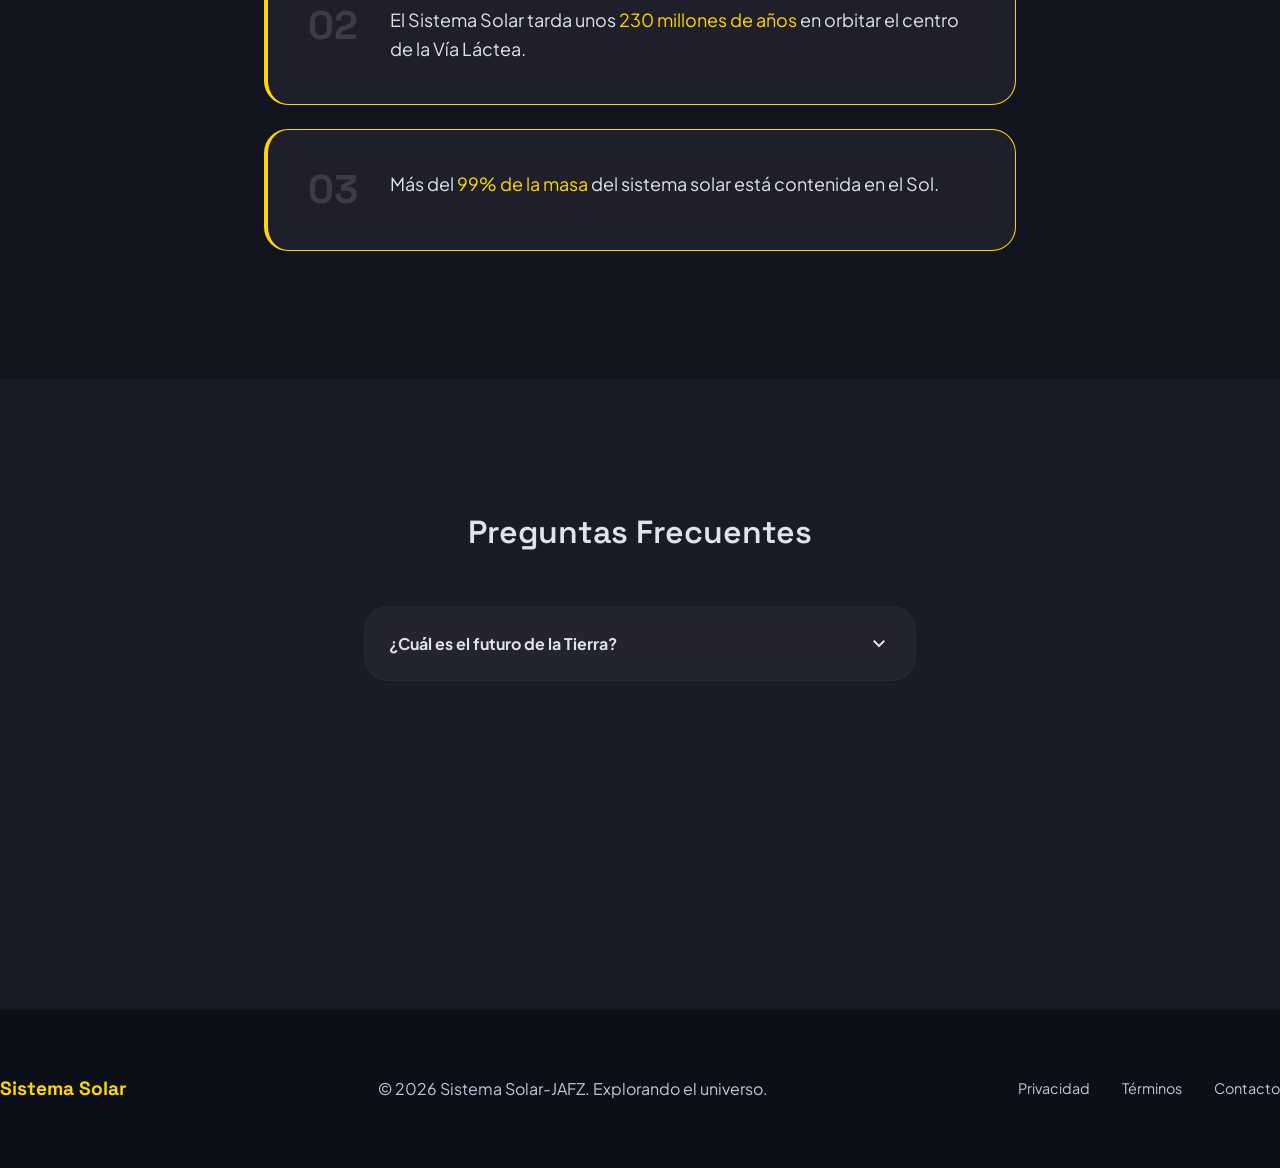
==== commit 9f4548fc: "feat: agregar cuestionario interactivo del Sistema Solar" ====
--- a/index.html
+++ b/index.html
@@ -437,6 +437,22 @@
             </div>
         </section>
 
+        <!-- Quiz Section -->
+        <section id="quiz" class="section surface-high">
+            <div class="container">
+                <h2 class="title-md text-center mb-4">Pon a prueba tus conocimientos</h2>
+                <p class="body-md text-secondary text-center mb-12">Responde las preguntas y descubre cuánto sabes del Sistema Solar</p>
+                
+                <div class="quiz-container" id="quiz-container"></div>
+                
+                <div class="quiz-result glass-card p-8 text-center mt-8" id="quiz-result" style="display:none;">
+                    <h3 class="title-md mb-4">Resultado</h3>
+                    <div class="quiz-score" id="quiz-score"></div>
+                    <button class="btn btn-primary mt-8" onclick="resetQuiz()">Intentar de nuevo</button>
+                </div>
+            </div>
+        </section>
+
         <!-- Curiosities -->
         <section class="section">
             <div class="container max-w-800">
--- a/style.css
+++ b/style.css
@@ -1343,23 +1343,150 @@
     font-weight: 700;
 }
 
+/* Quiz Styles */
+.quiz-container {
+    display: flex;
+    flex-direction: column;
+    gap: 1.5rem;
+    max-width: 700px;
+    margin: 0 auto;
+}
+
+.quiz-question {
+    padding: 1.5rem;
+}
+
+.quiz-question-number {
+    font-size: 0.75rem;
+    color: var(--primary-container);
+    text-transform: uppercase;
+    letter-spacing: 0.1em;
+    margin-bottom: 0.75rem;
+}
+
+.quiz-question-text {
+    font-size: 1.1rem;
+    font-weight: 600;
+    color: var(--primary);
+    margin-bottom: 1rem;
+}
+
+.quiz-options {
+    display: flex;
+    flex-direction: column;
+    gap: 0.5rem;
+}
+
+.quiz-option {
+    display: flex;
+    align-items: center;
+    gap: 0.75rem;
+    padding: 0.75rem 1rem;
+    background: var(--surface-container-low);
+    border: 1px solid var(--outline-variant);
+    border-radius: 0.5rem;
+    cursor: pointer;
+    transition: all 0.2s;
+    text-align: left;
+}
+
+.quiz-option:hover {
+    background: var(--surface-container-high);
+    border-color: var(--primary-container);
+}
+
+.quiz-option.selected {
+    border-color: var(--primary-container);
+    background: rgba(233, 196, 0, 0.1);
+}
+
+.quiz-option.correct {
+    border-color: #4CAF50;
+    background: rgba(76, 175, 80, 0.2);
+}
+
+.quiz-option.incorrect {
+    border-color: #f44336;
+    background: rgba(244, 67, 54, 0.2);
+}
+
+.option-letter {
+    width: 28px;
+    height: 28px;
+    display: flex;
+    align-items: center;
+    justify-content: center;
+    background: var(--surface-container);
+    border-radius: 50%;
+    font-weight: 700;
+    font-size: 0.8rem;
+    color: var(--primary-container);
+}
+
+.option-text {
+    color: var(--on-surface);
+    font-size: 0.95rem;
+}
+
+.quiz-feedback {
+    margin-top: 1rem;
+    padding-top: 1rem;
+    border-top: 1px solid var(--outline-variant);
+}
+
+.correct-text {
+    color: #4CAF50;
+    font-weight: 600;
+}
+
+.incorrect-text {
+    color: #f44336;
+    font-size: 0.9rem;
+}
+
+.quiz-result {
+    max-width: 400px;
+    margin: 2rem auto 0;
+}
+
+.quiz-score {
+    display: flex;
+    flex-direction: column;
+    align-items: center;
+    gap: 0.5rem;
+}
+
+.score-number {
+    font-size: 3rem;
+    font-weight: 700;
+    color: var(--primary-container);
+}
+
+.score-percentage {
+    font-size: 1.5rem;
+    color: var(--primary);
+}
+
+.score-message {
+    margin-top: 1rem;
+    color: var(--secondary);
+}
+
 @media (max-width: 480px) {
-    .crew-grid {
-        grid-template-columns: repeat(2, 1fr);
-        gap: 0.75rem;
-    }
-    
-    .crew-photo {
-        width: 60px;
-        height: 60px;
-    }
-    
-    .crew-name {
+    .quiz-question {
+        padding: 1rem;
+    }
+    
+    .quiz-question-text {
+        font-size: 1rem;
+    }
+    
+    .quiz-option {
+        padding: 0.6rem 0.75rem;
+    }
+    
+    .option-text {
         font-size: 0.85rem;
-    }
-    
-    .crew-role {
-        font-size: 0.65rem;
     }
 }
 
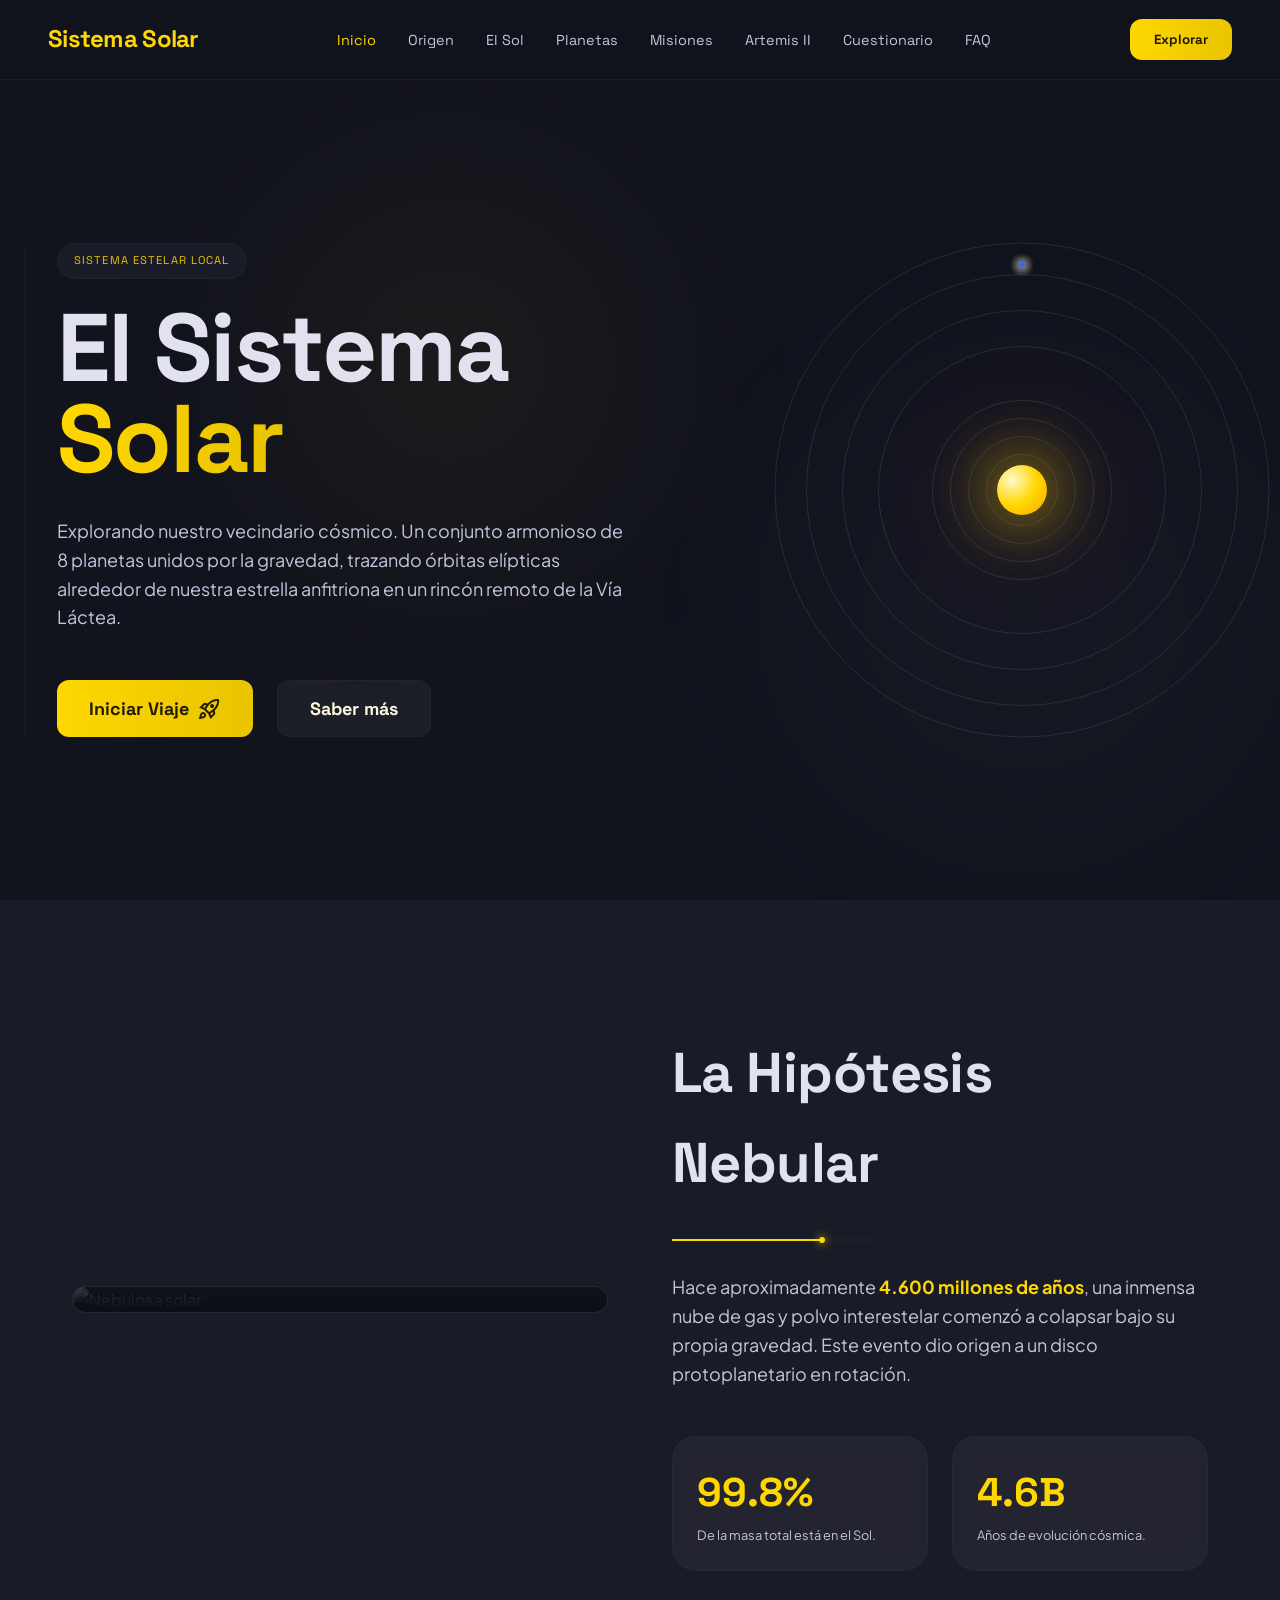
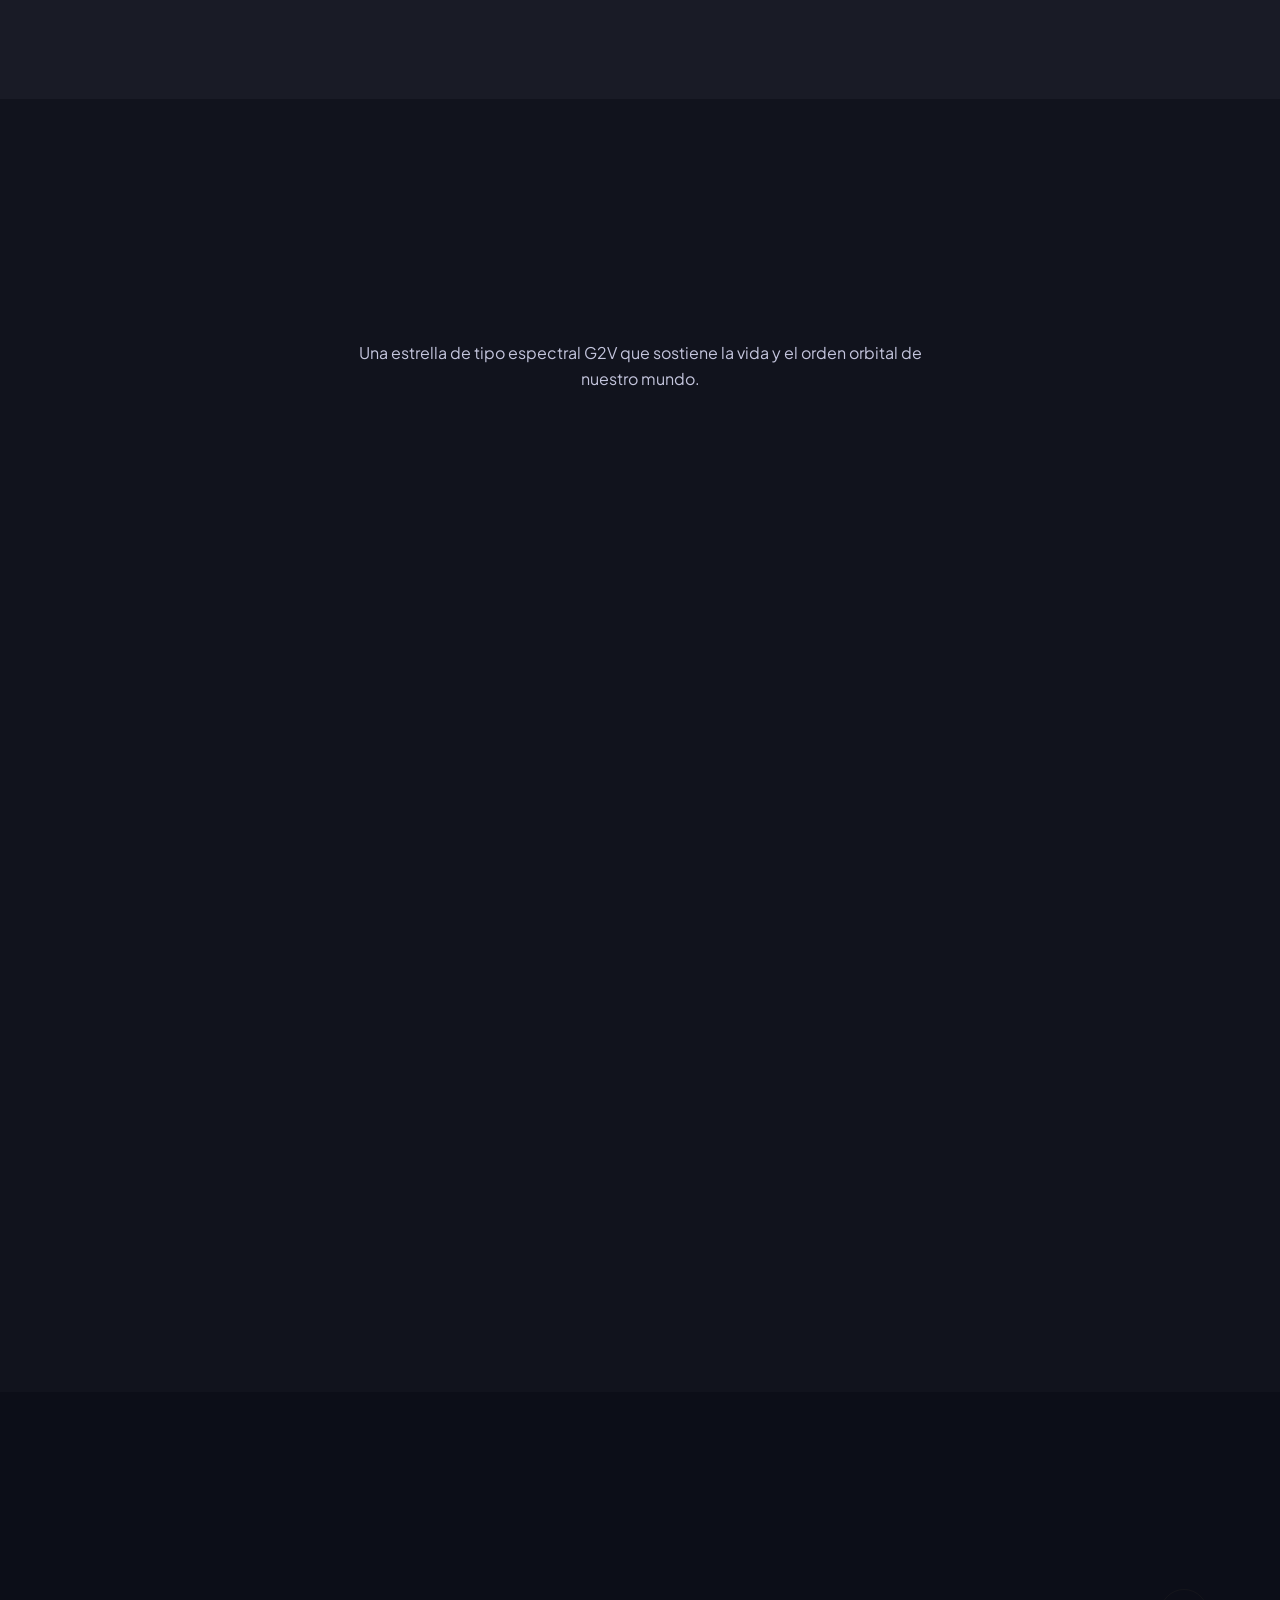
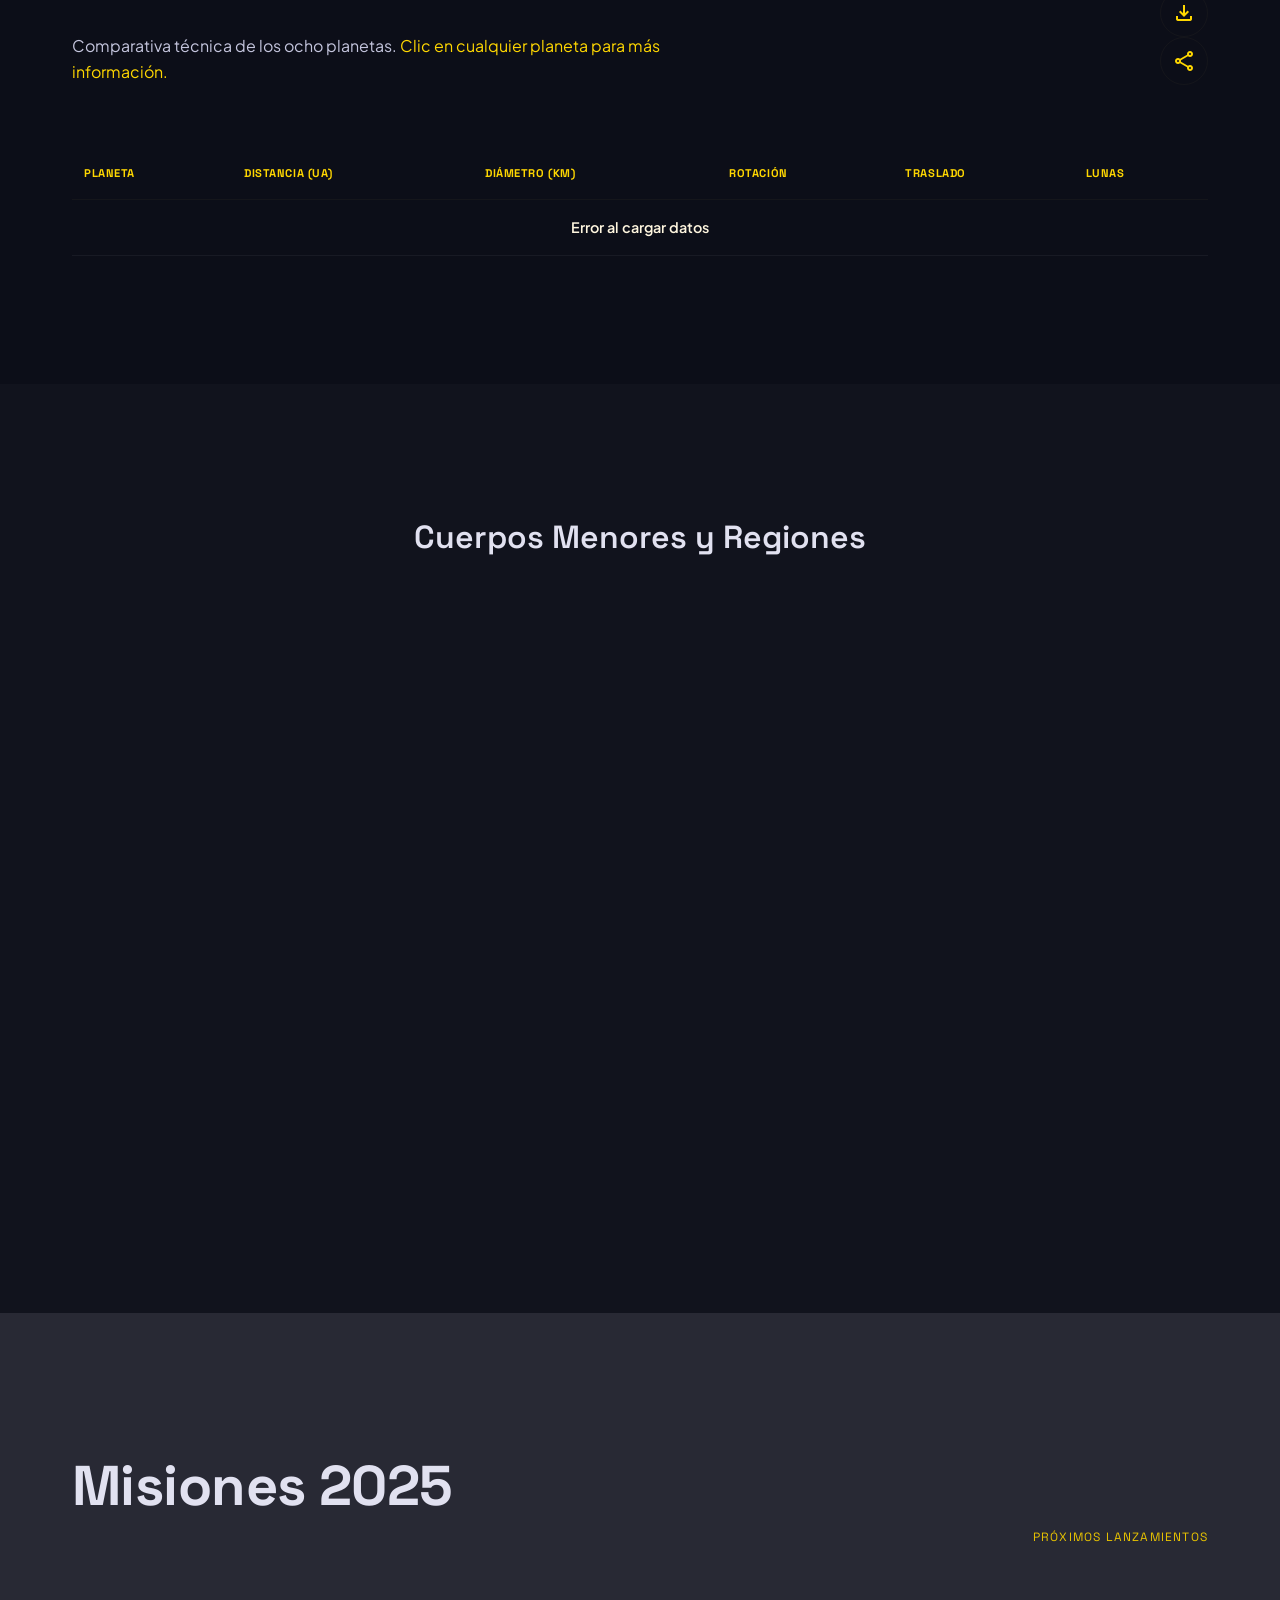
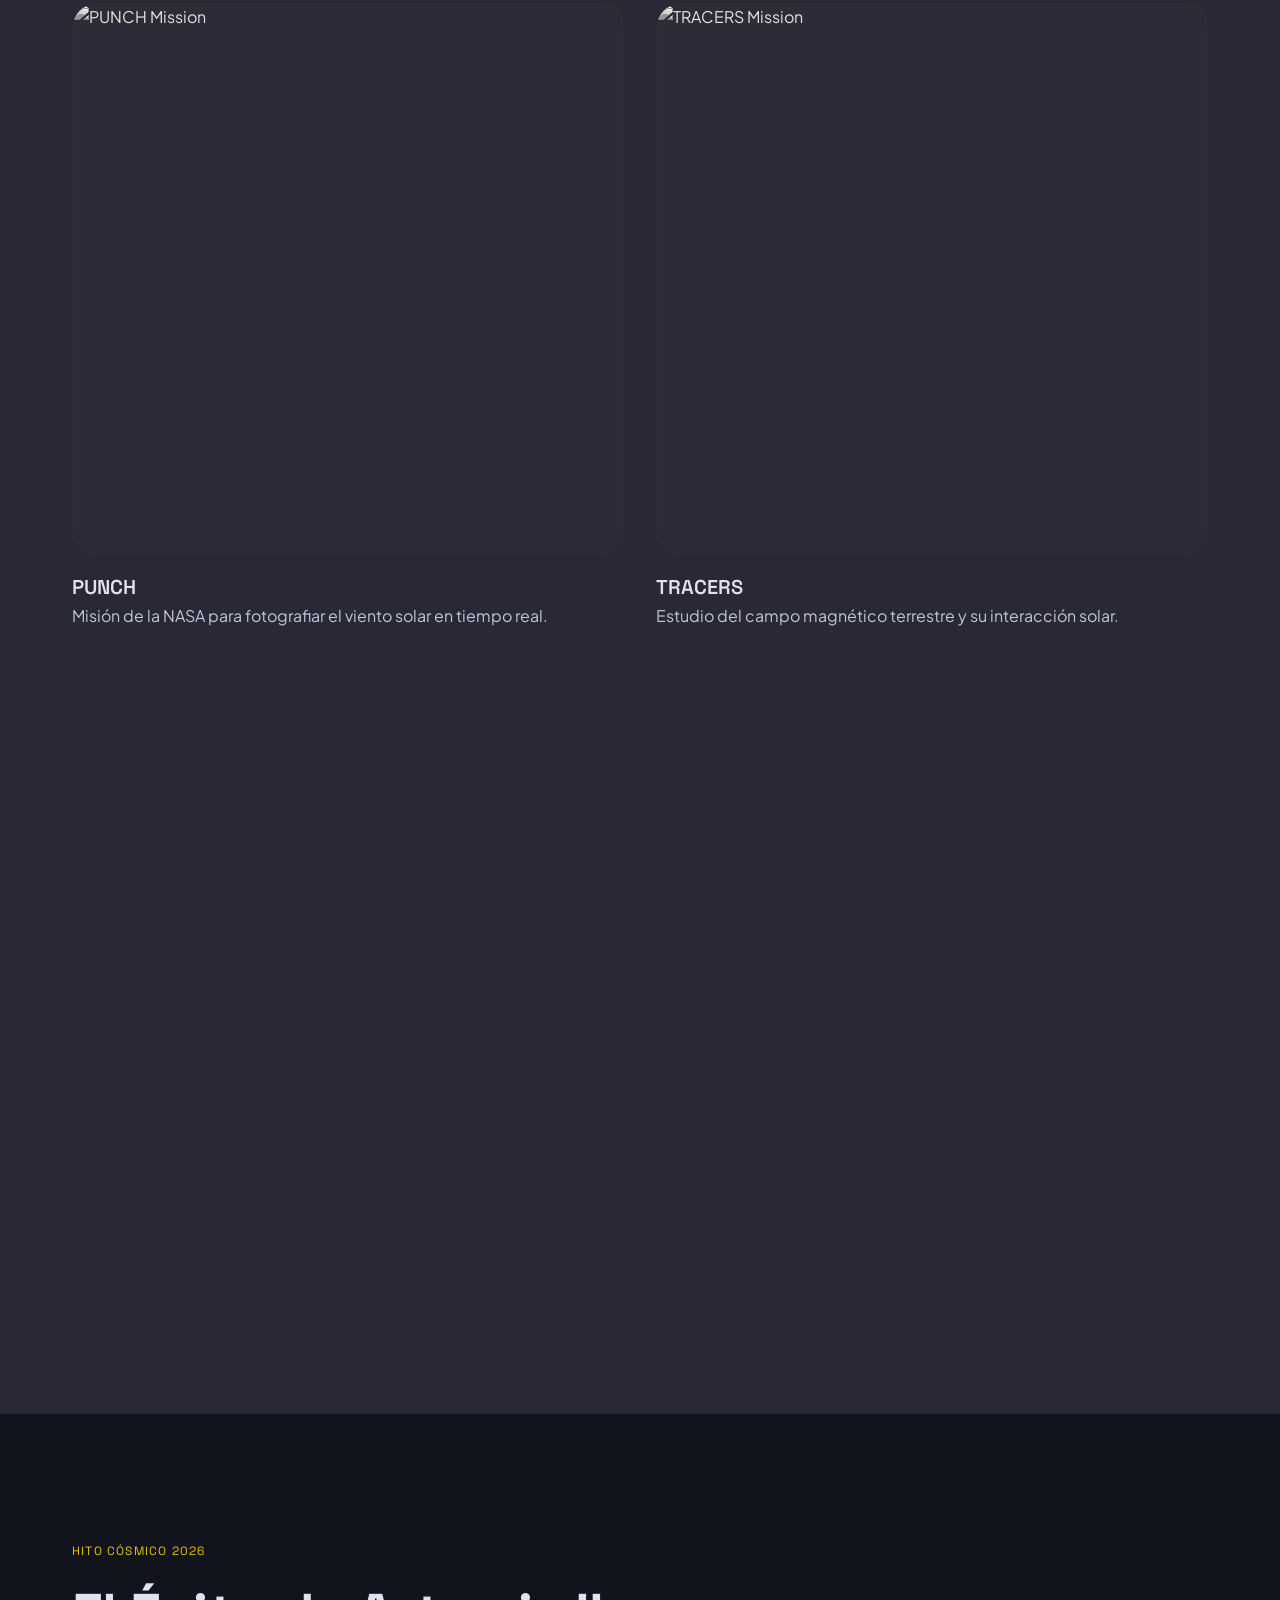
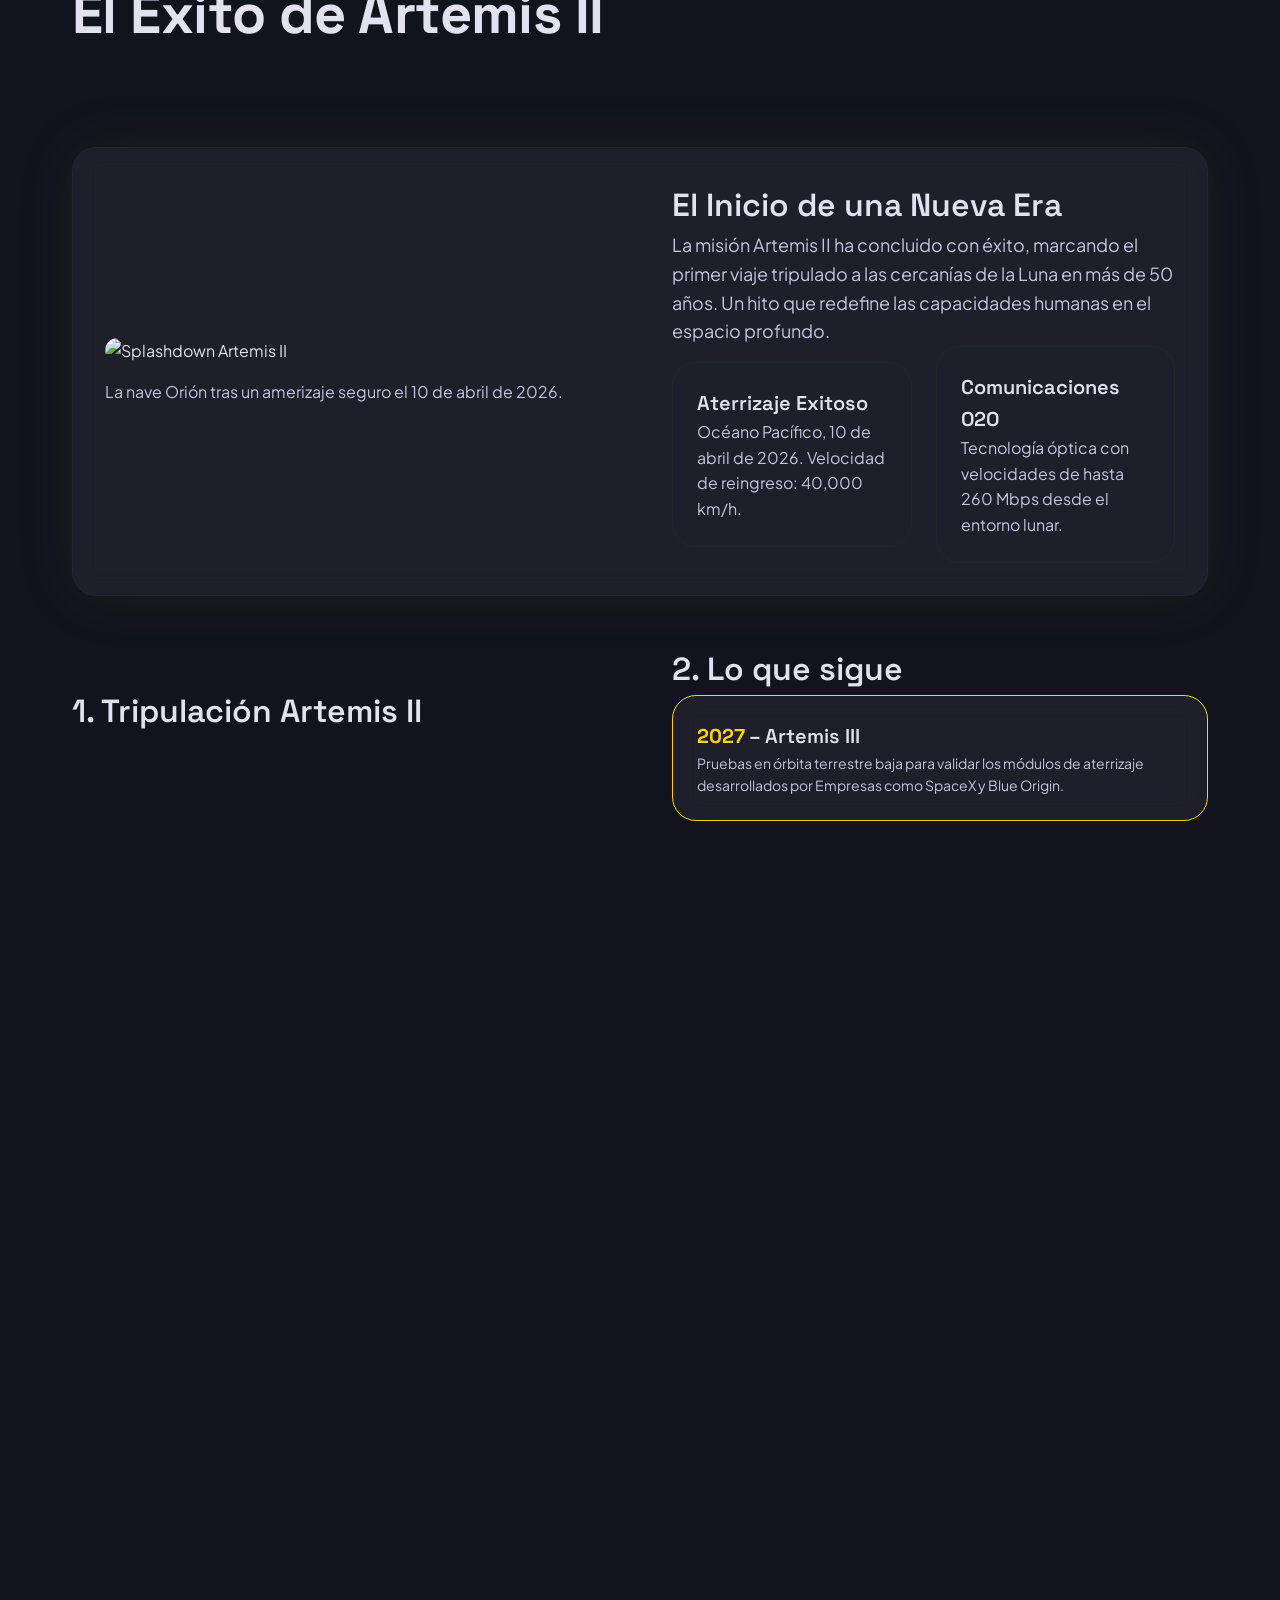
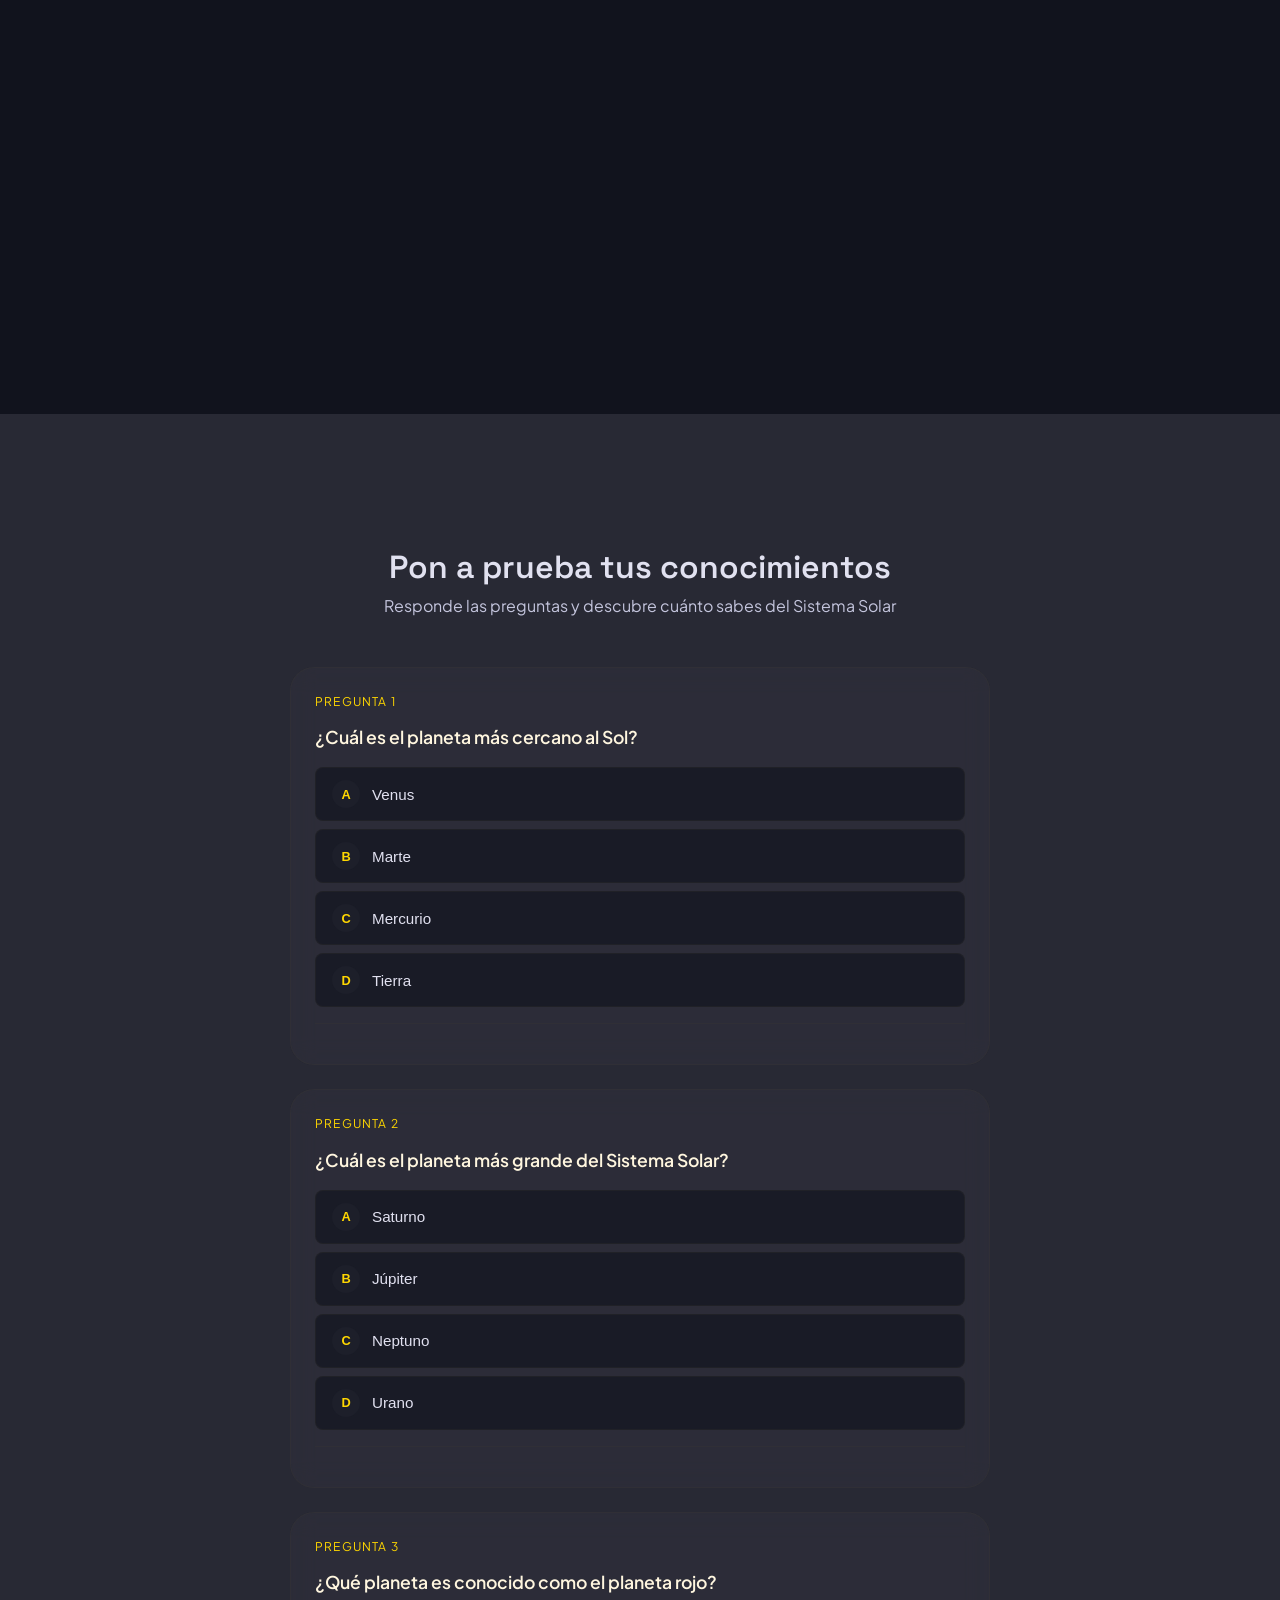
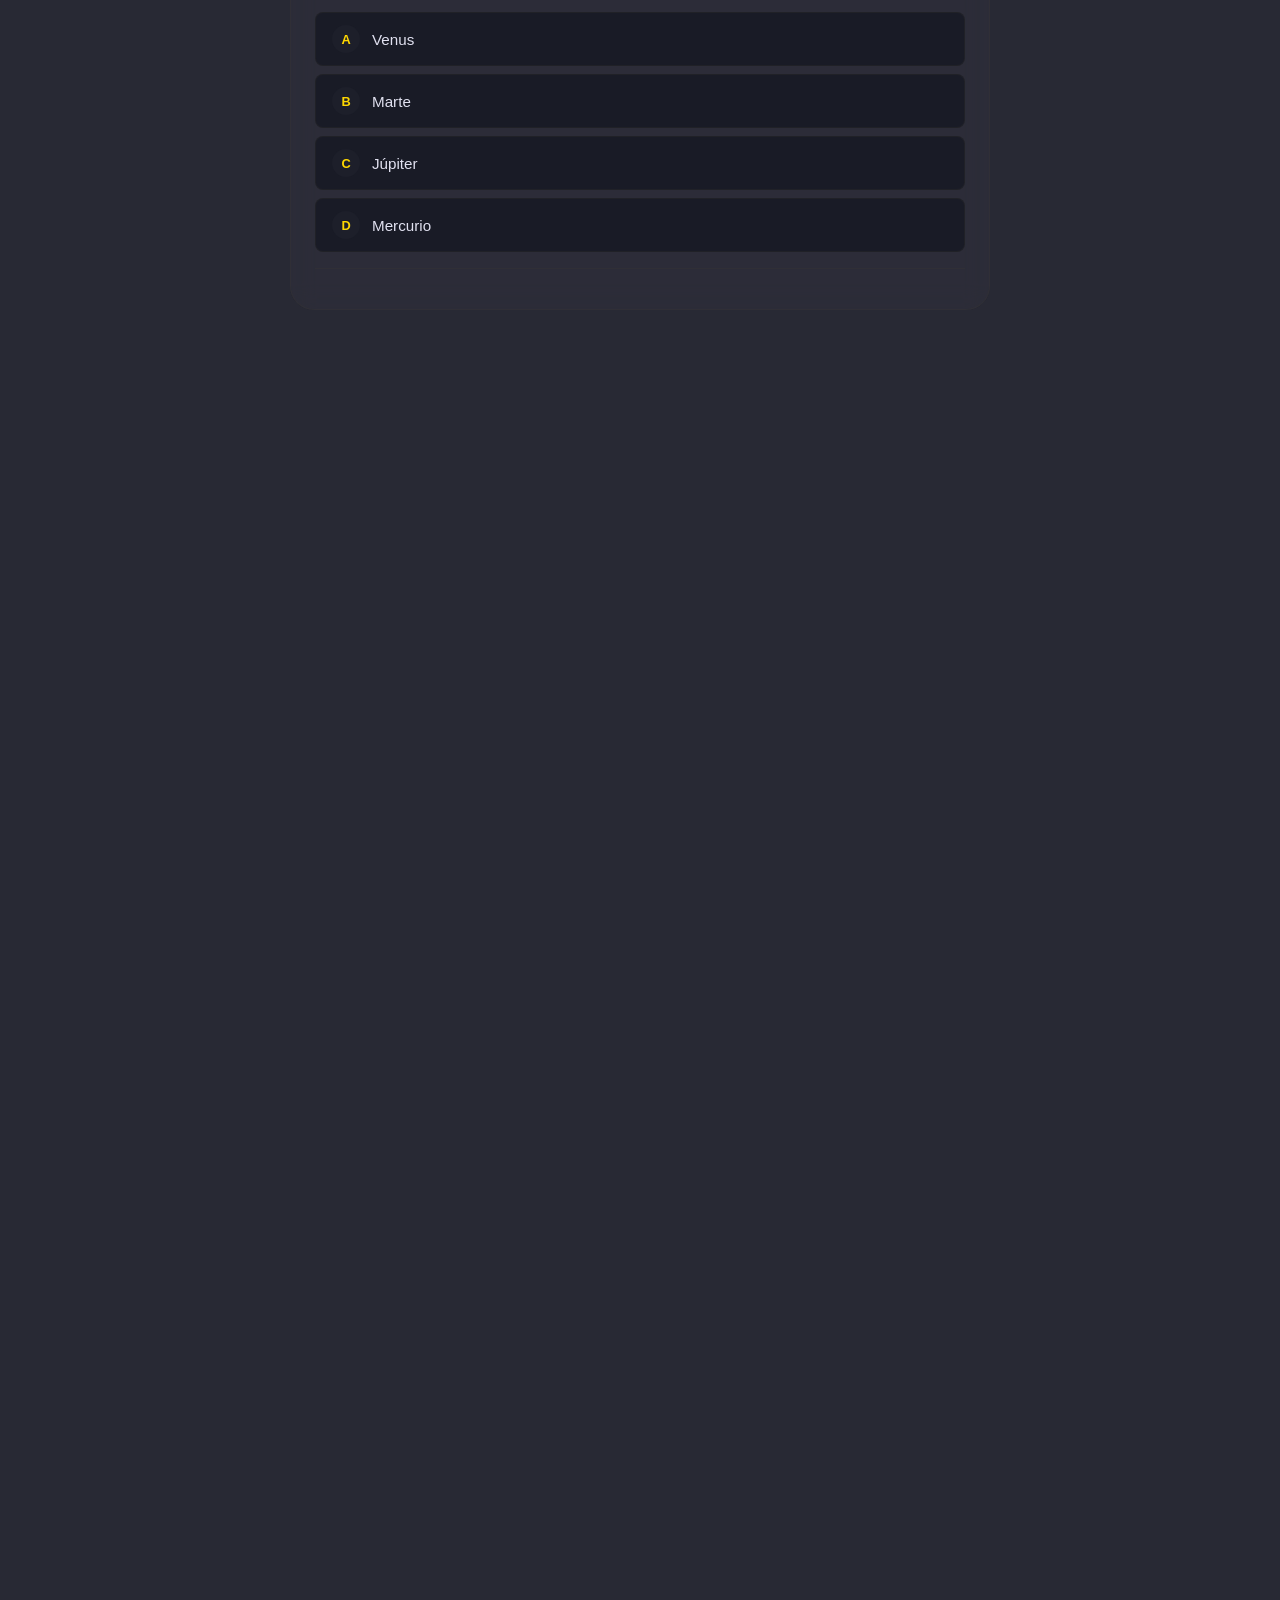
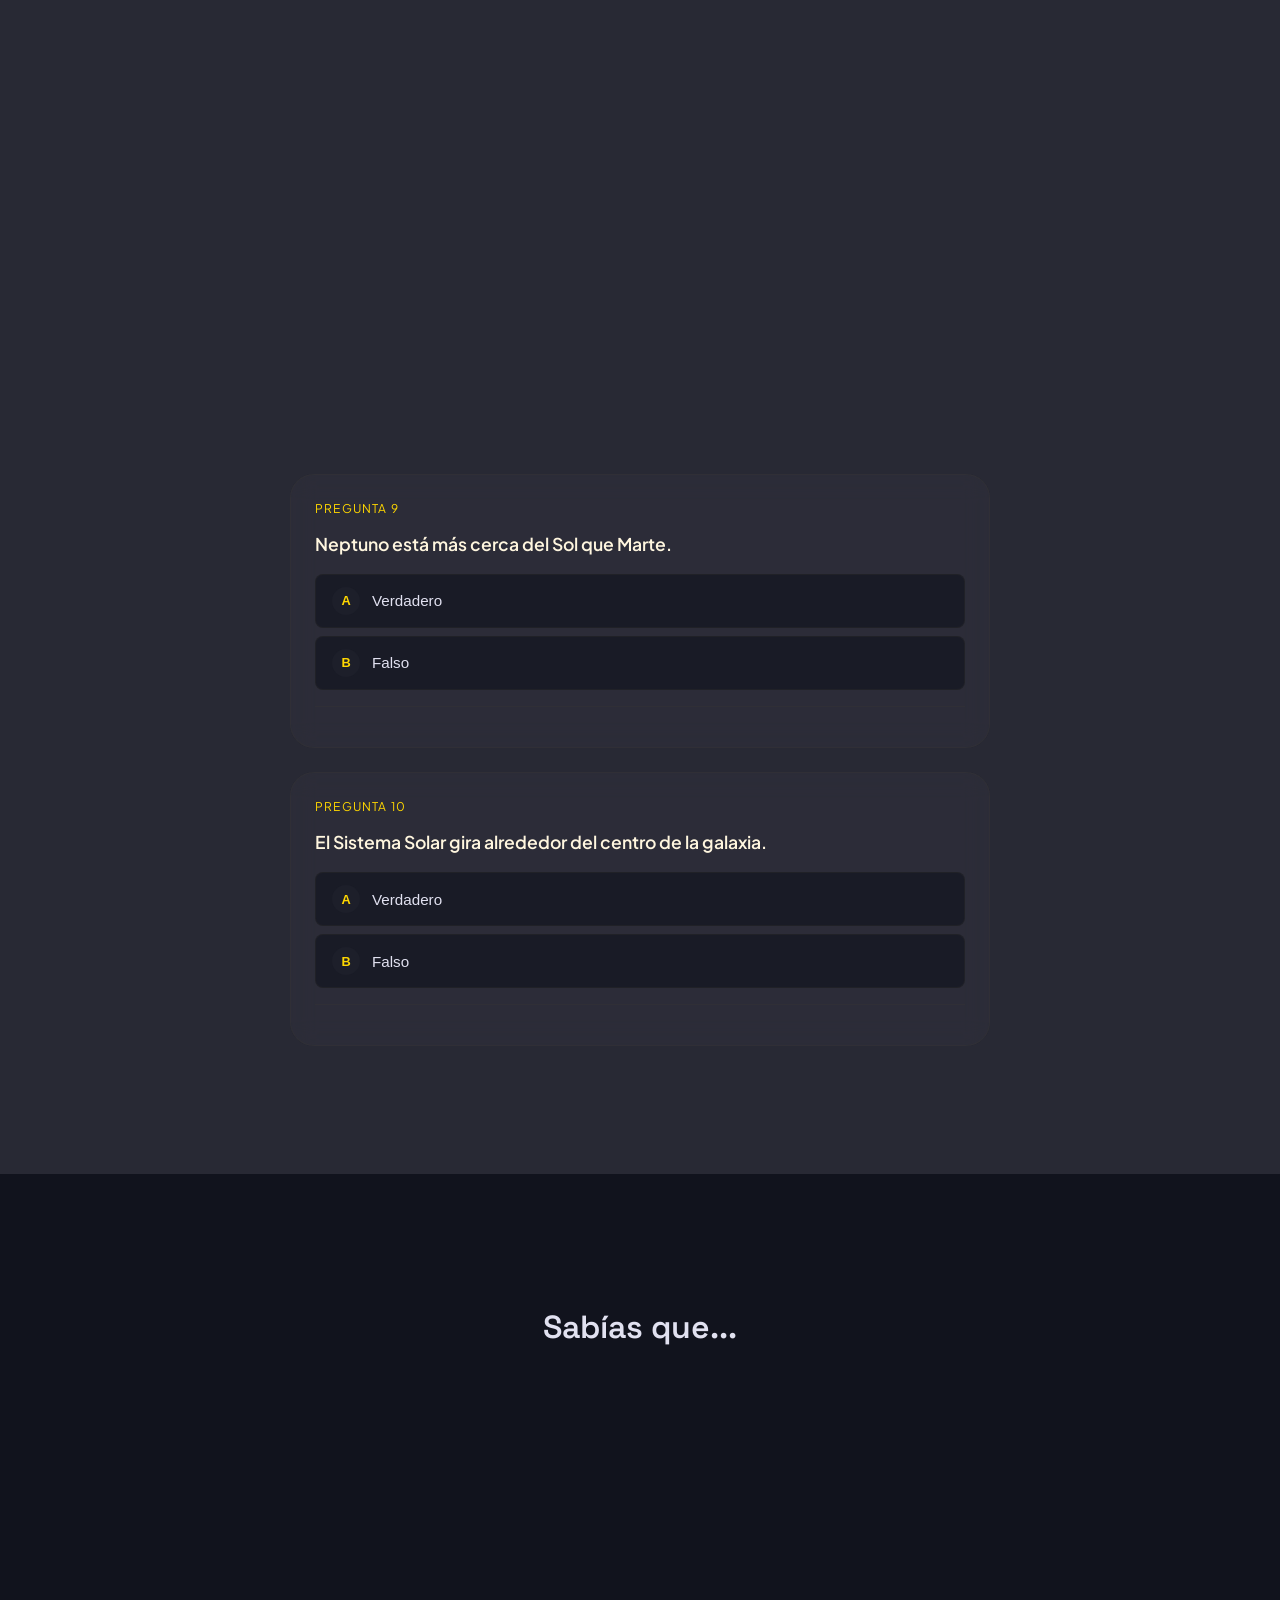
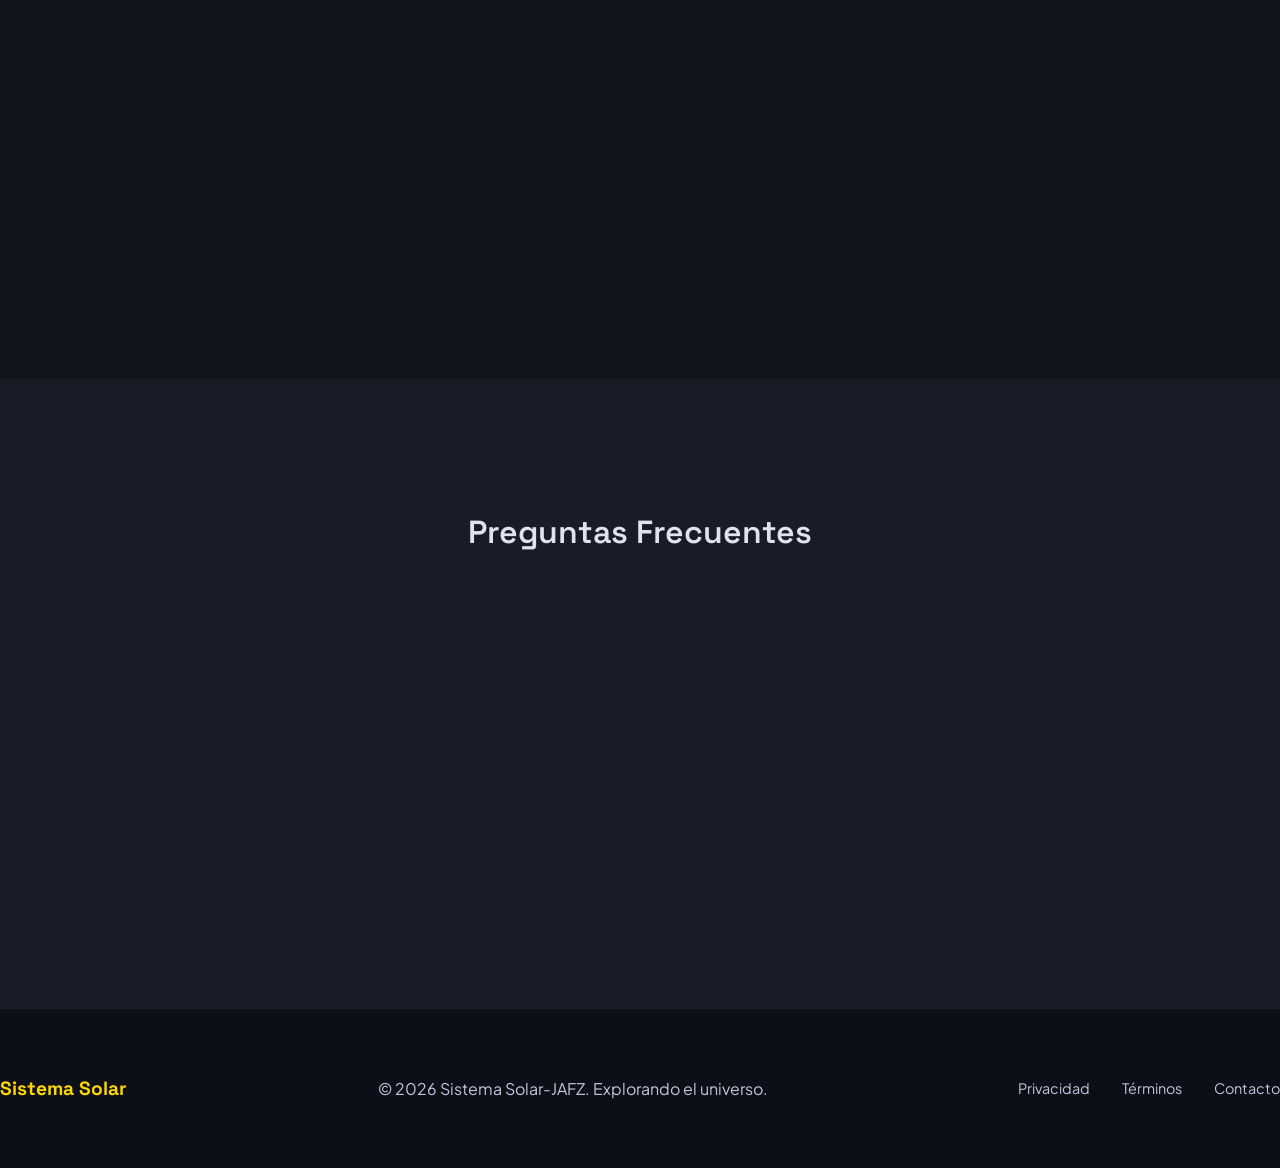
==== commit efd05f56: "feat: agregar Cuestionario al menú de navegación" ====
--- a/index.html
+++ b/index.html
@@ -30,6 +30,7 @@
                 <li><a href="#planets">Planetas</a></li>
                 <li><a href="#missions">Misiones</a></li>
                 <li><a href="#artemis">Artemis II</a></li>
+                <li><a href="#quiz">Cuestionario</a></li>
                 <li><a href="#faq">FAQ</a></li>
             </ul>
             <button class="btn btn-primary">Explorar</button>
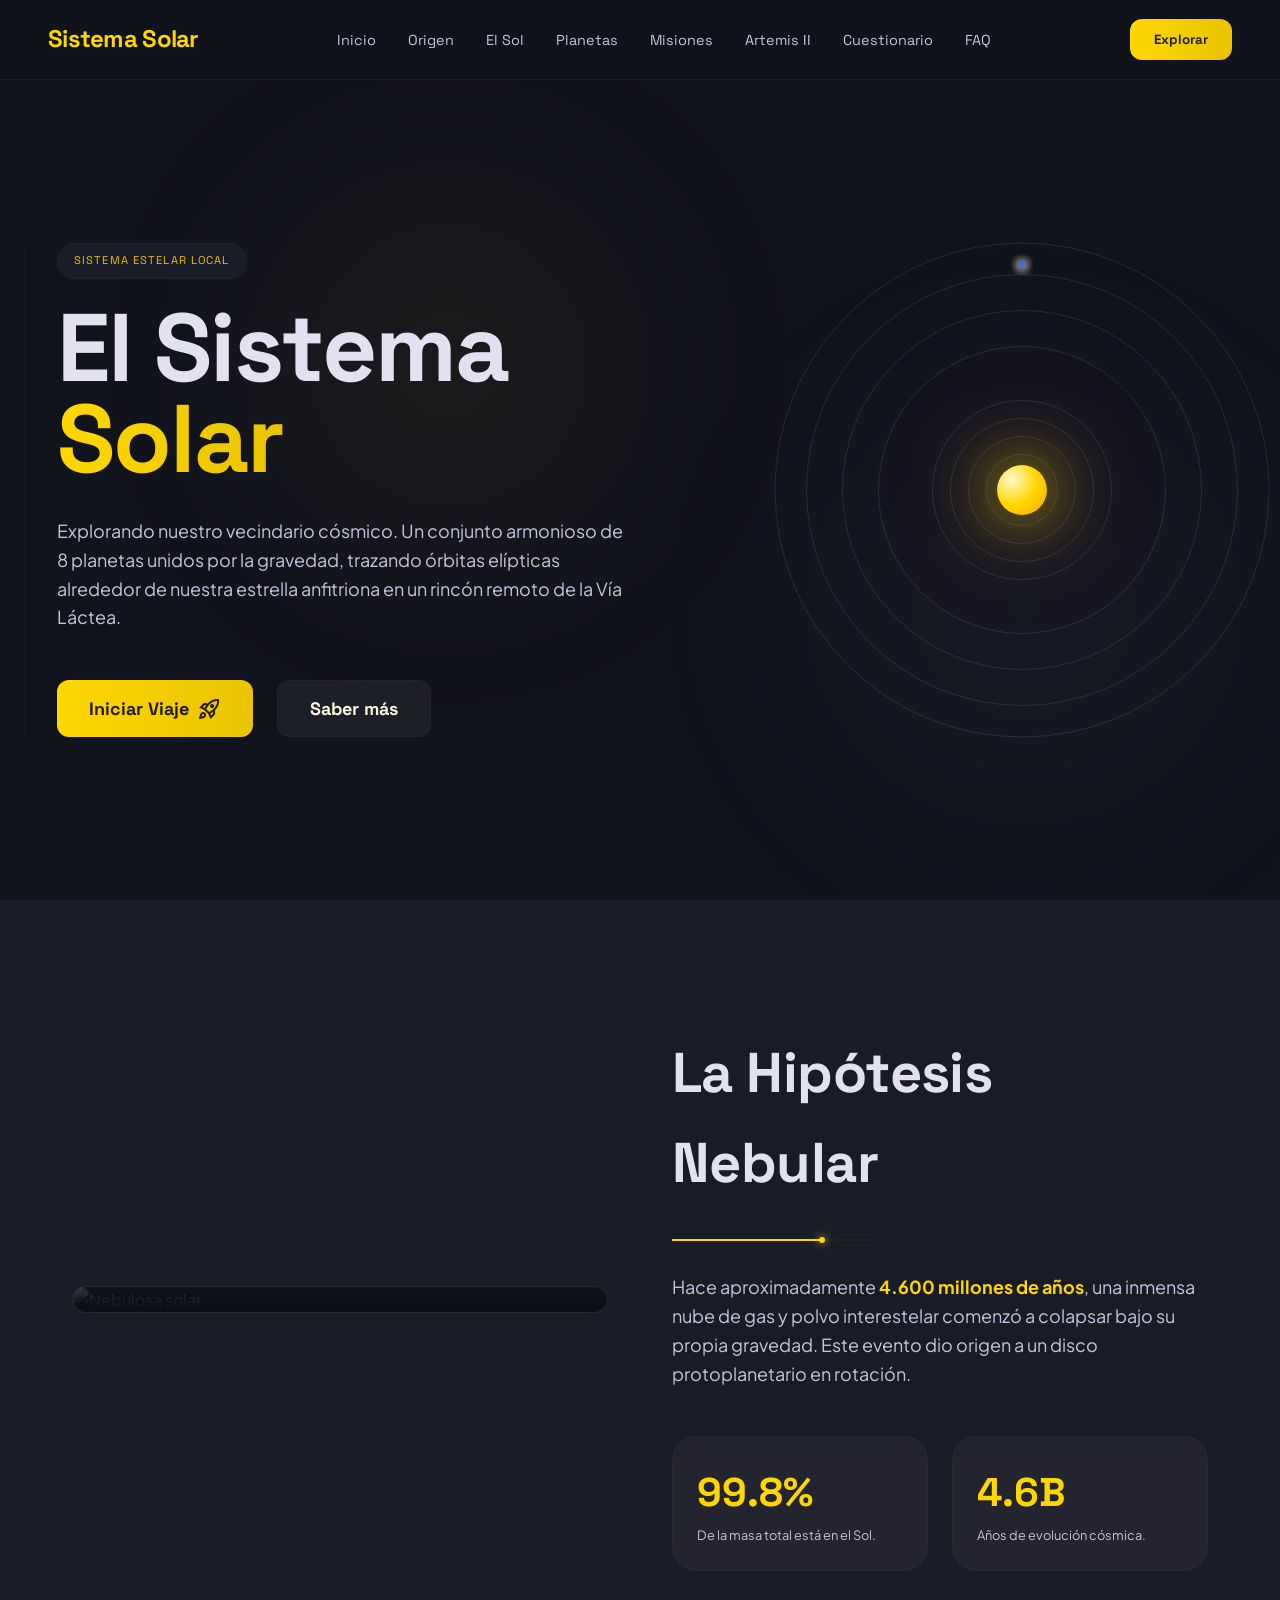
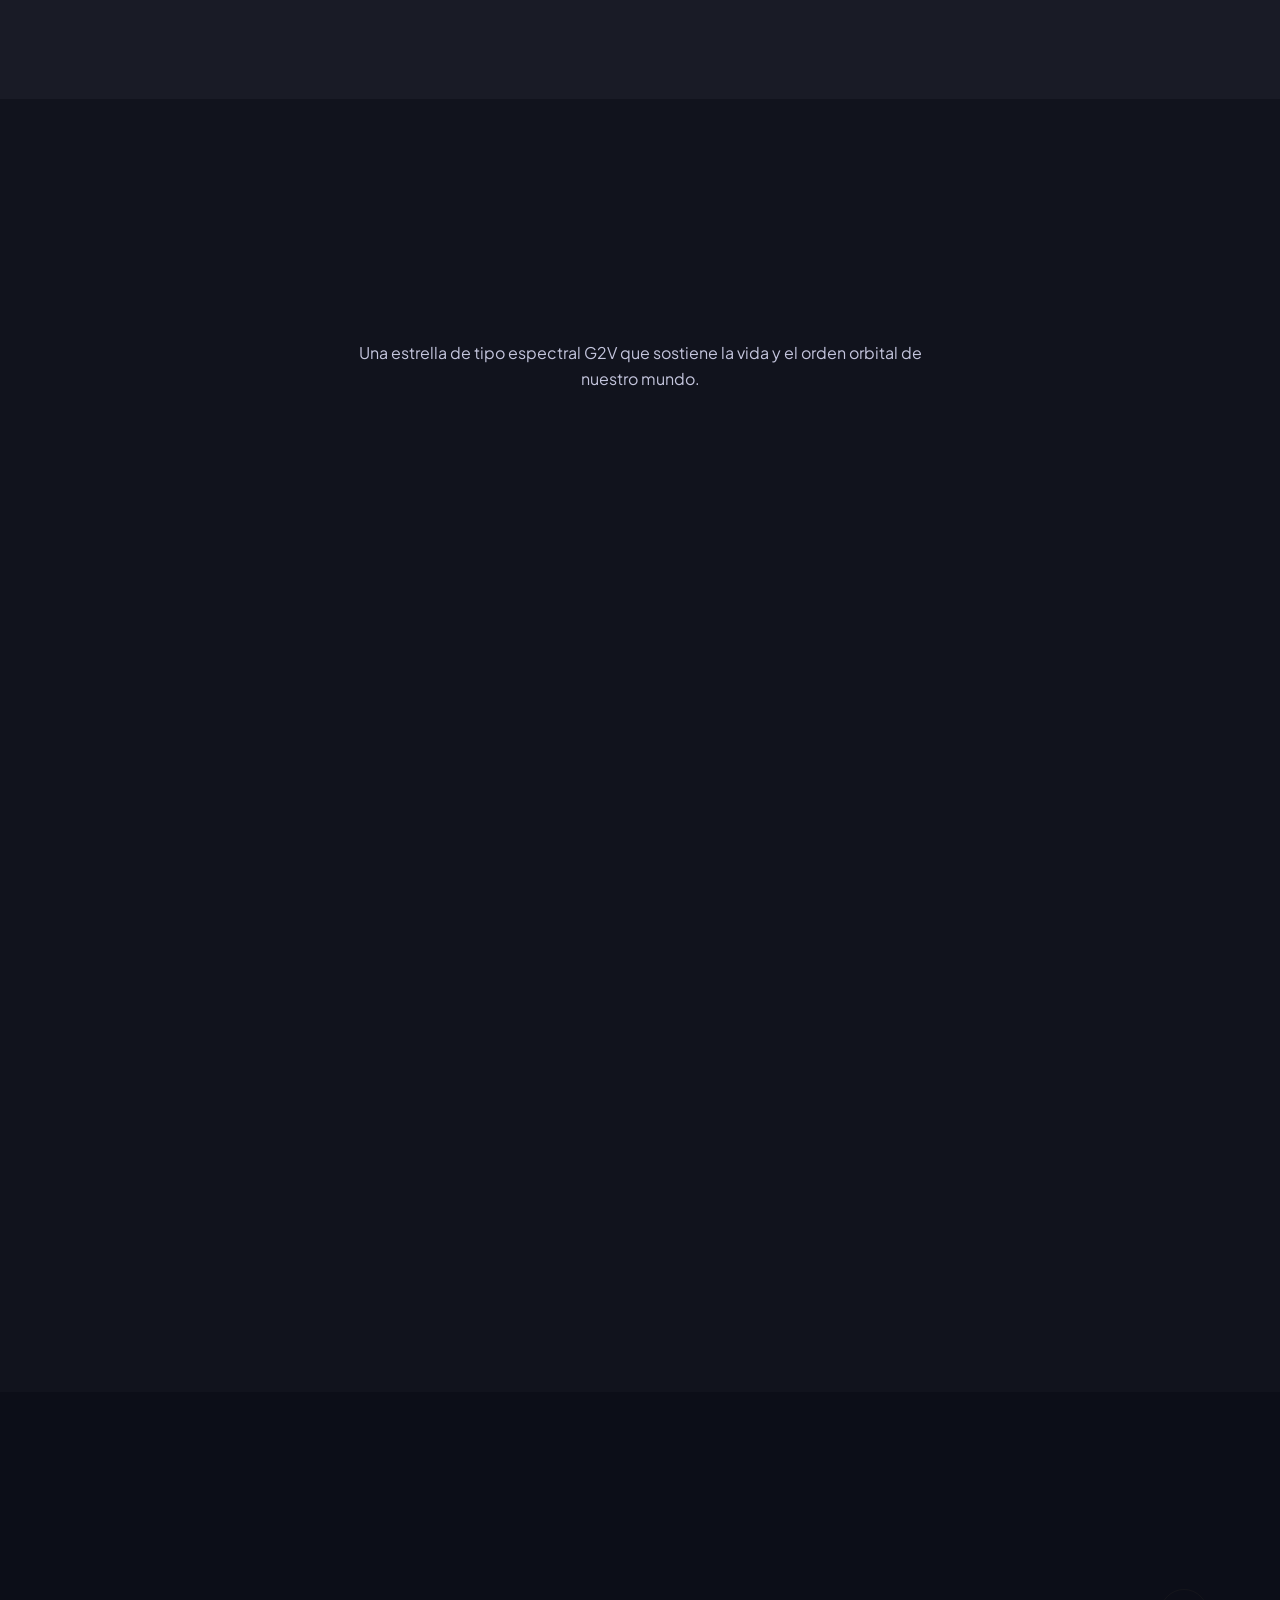
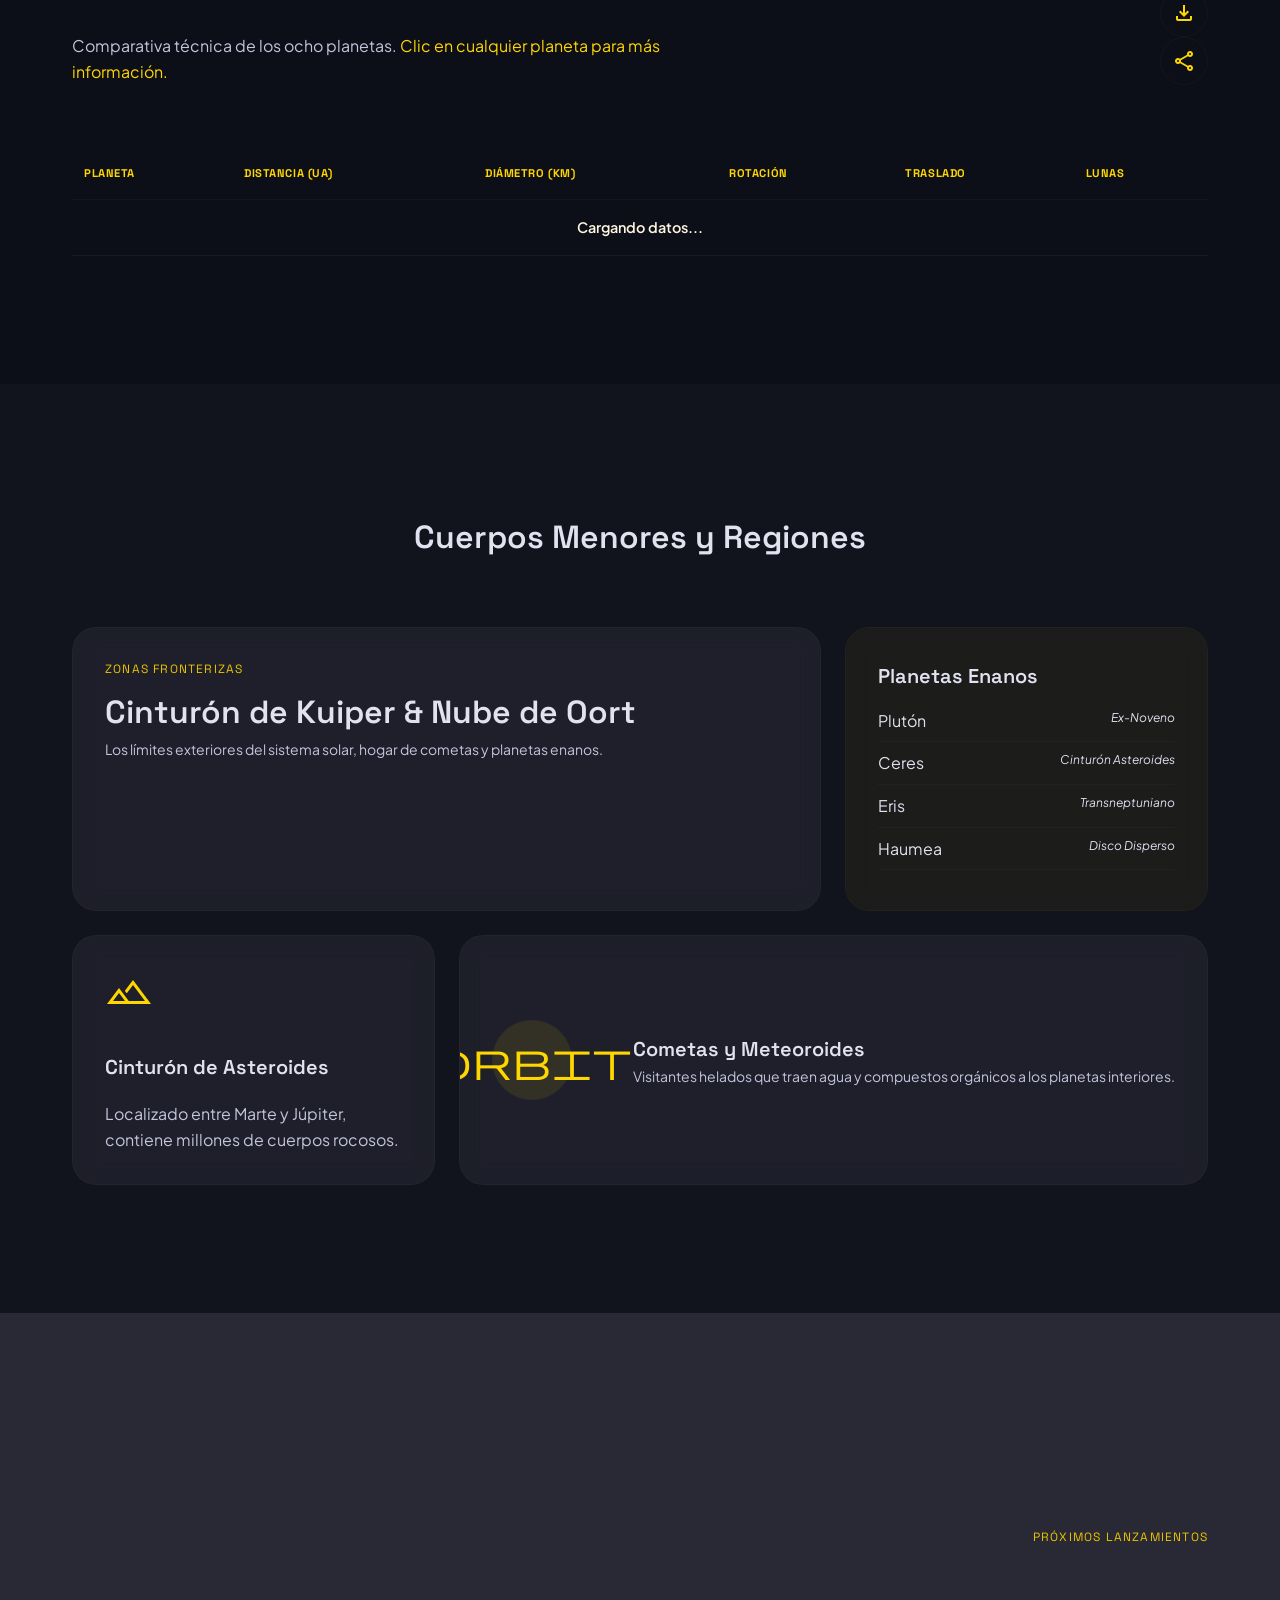
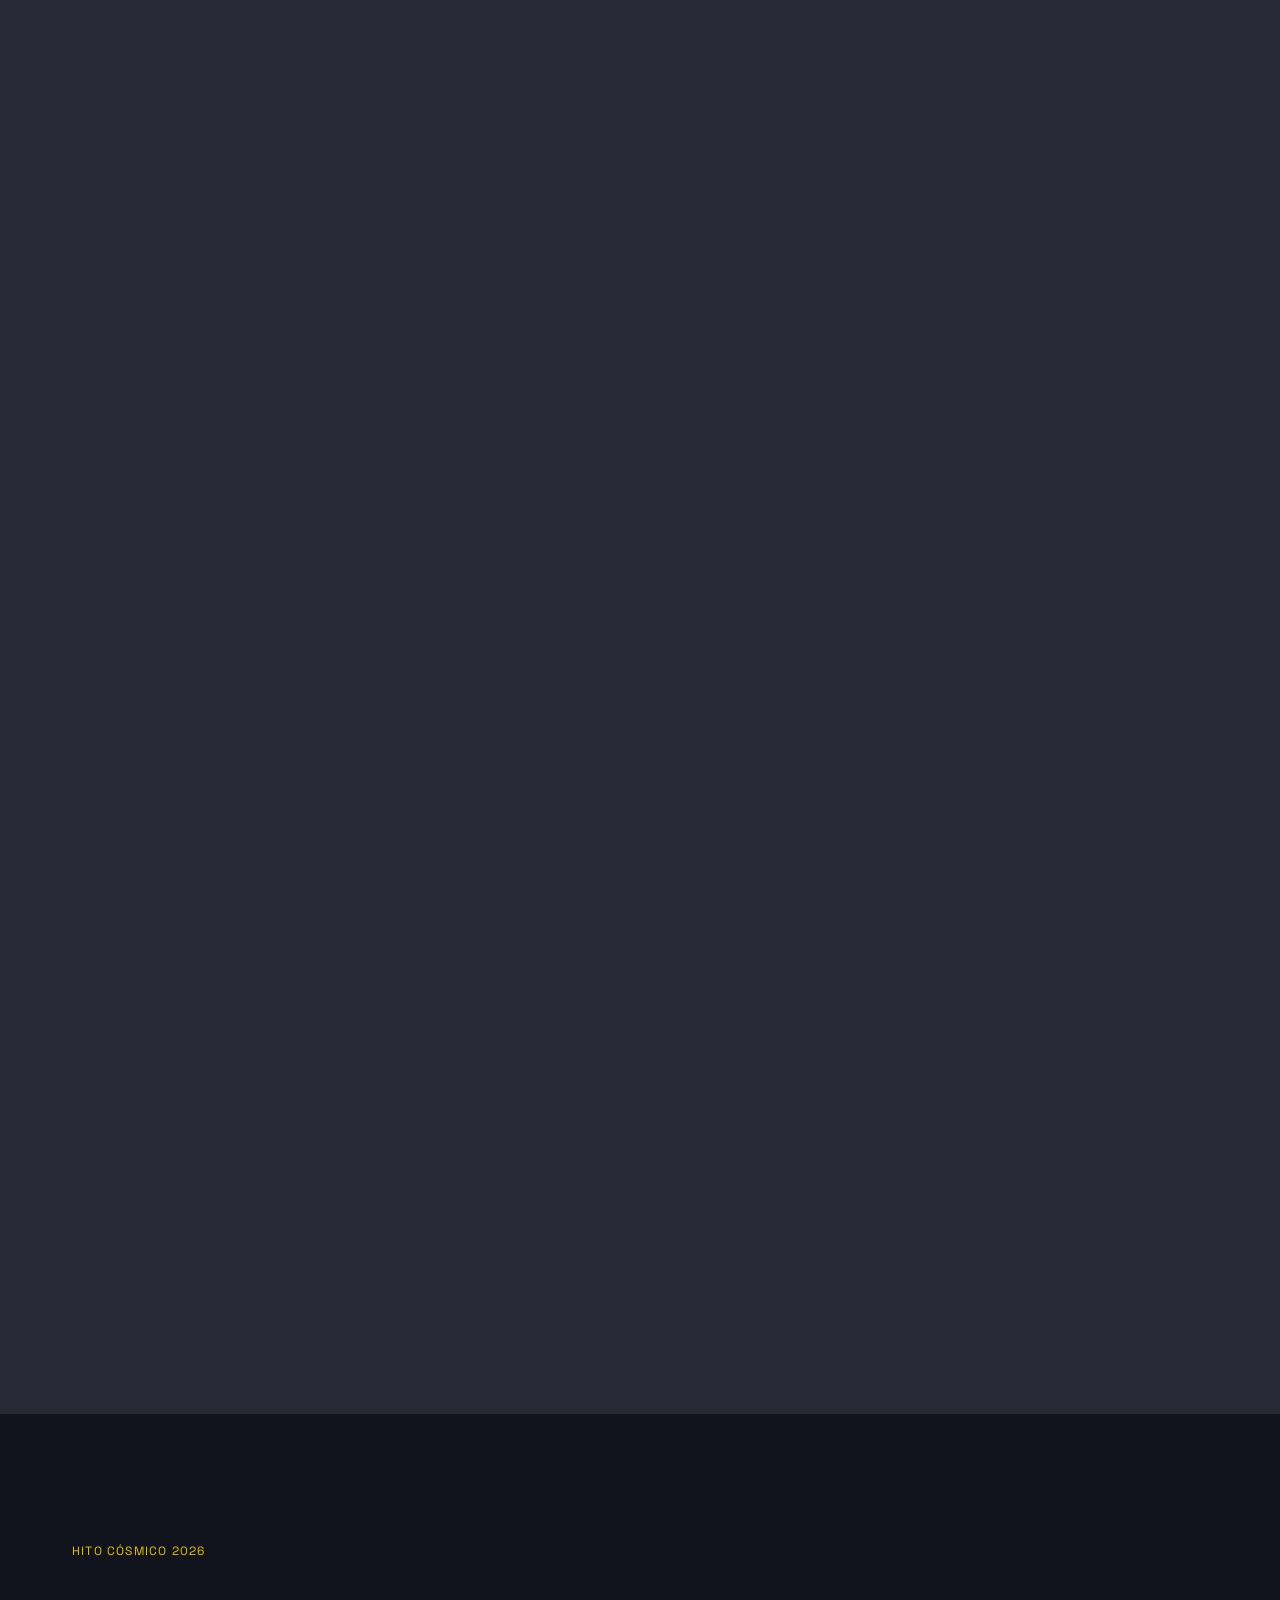
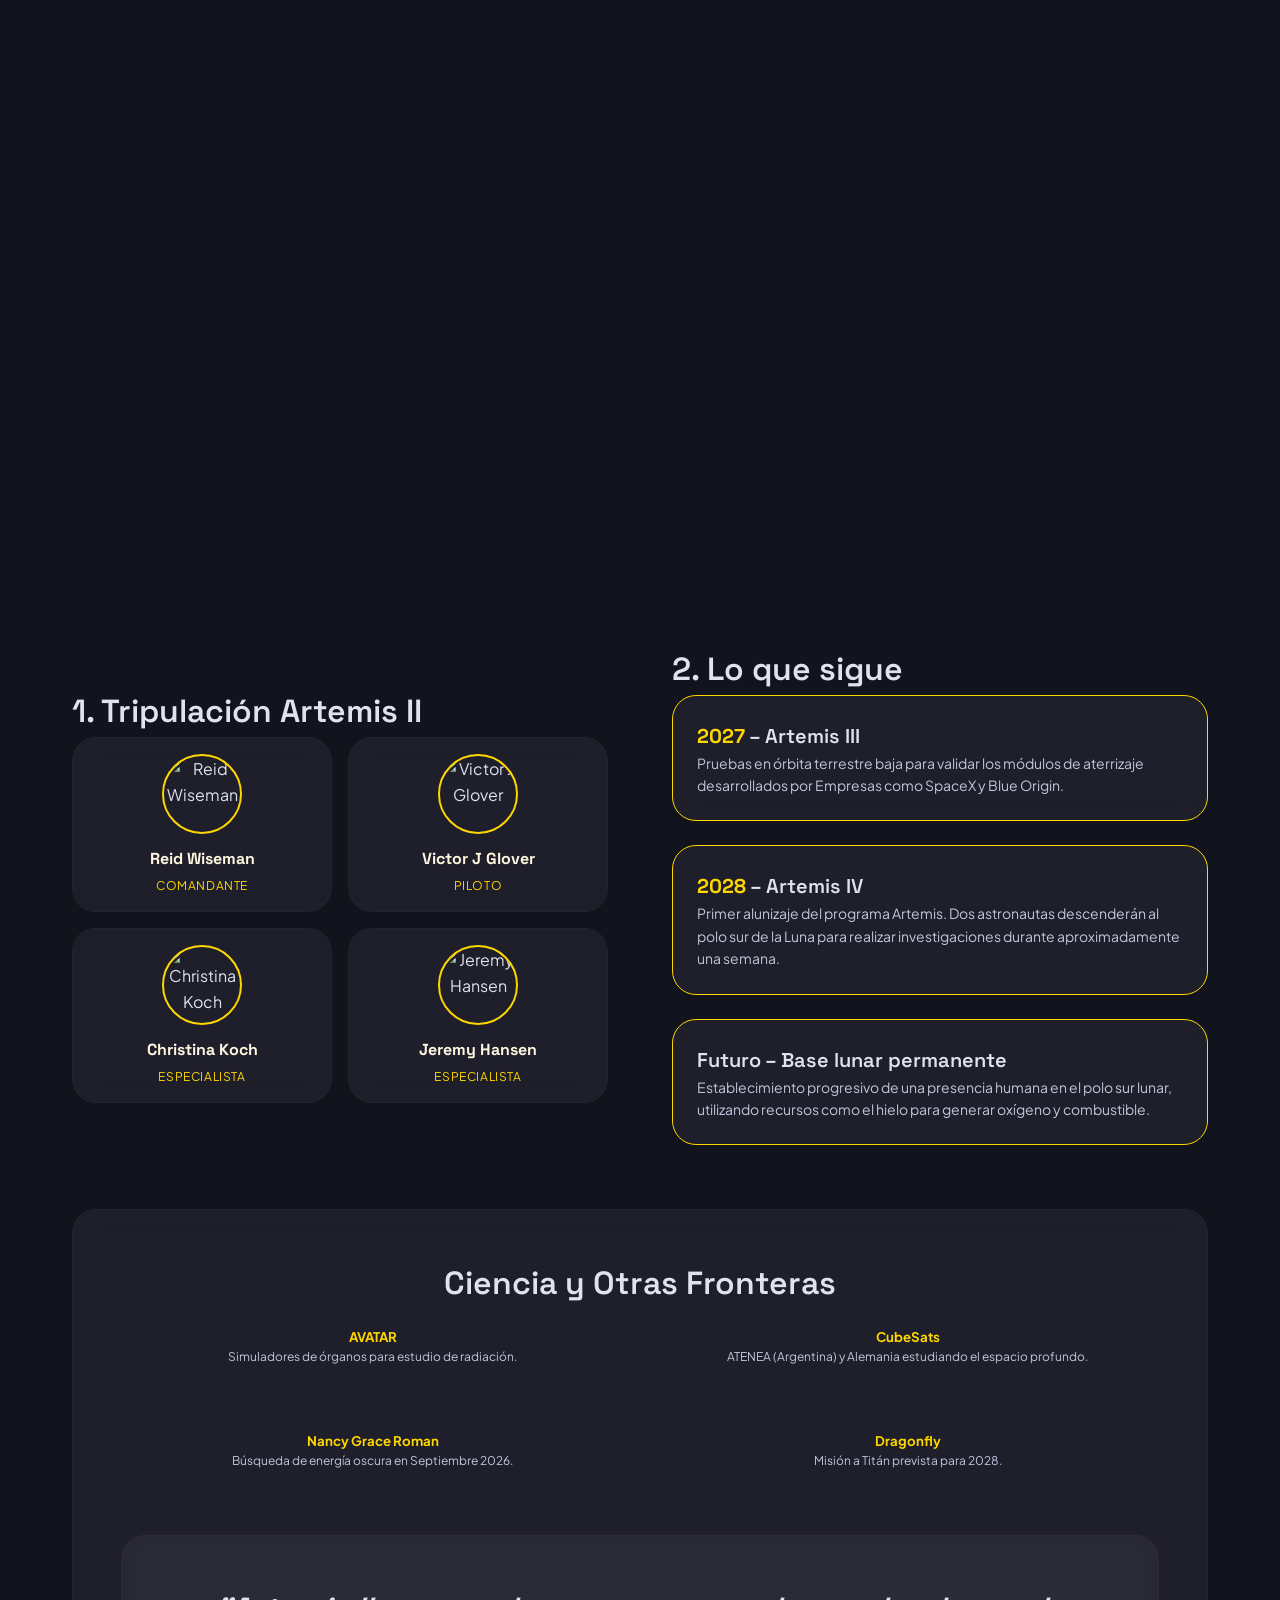
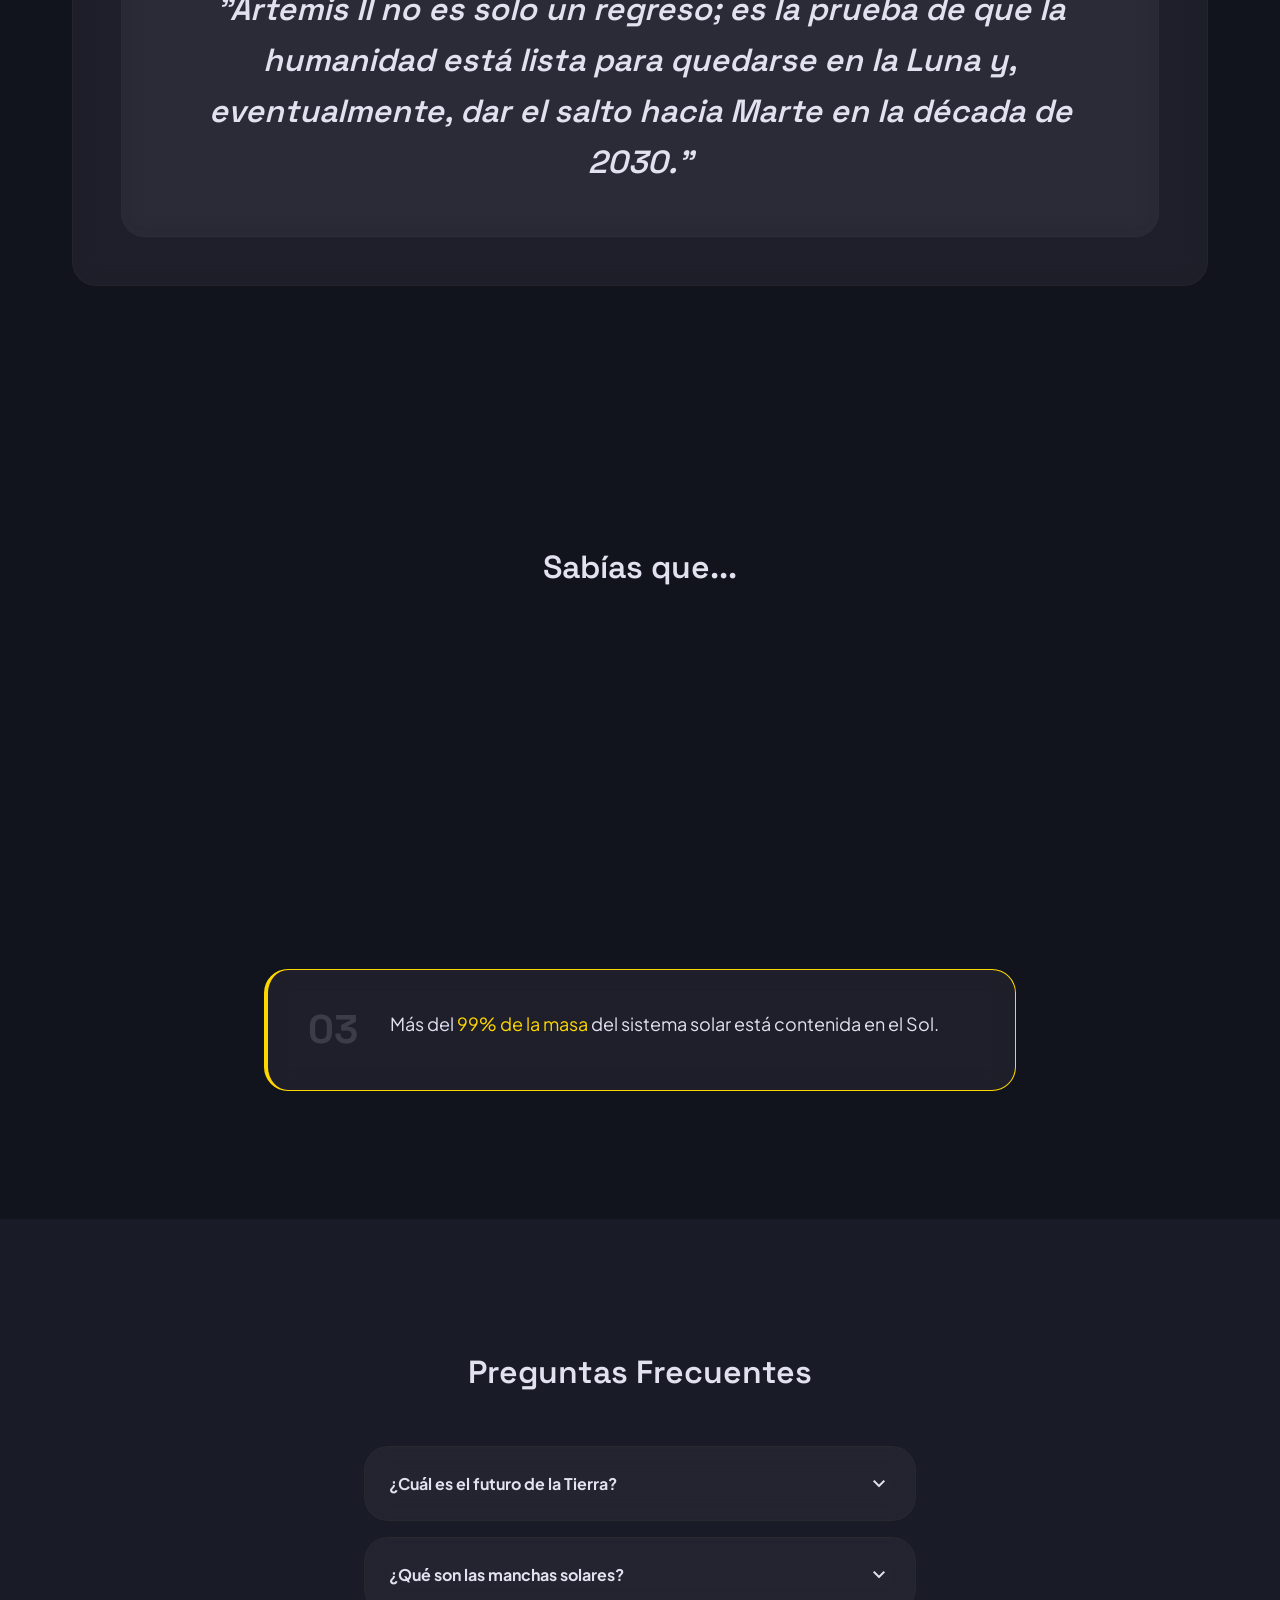
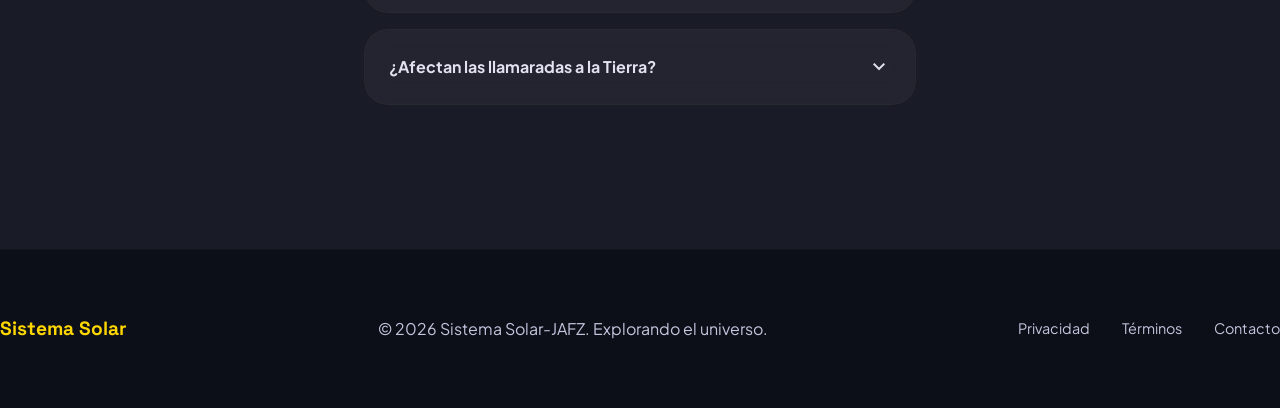
==== commit e88ed7cc: "feat: crear pagina quiz.html separada, reducir modal en movil" ====
--- a/index.html
+++ b/index.html
@@ -24,14 +24,14 @@
         <div class="container navbar-content">
             <div class="logo"><span class="text-accent">Sistema Solar</span></div>
             <ul class="nav-links">
-                <li><a href="#home" class="active">Inicio</a></li>
-                <li><a href="#origin">Origen</a></li>
-                <li><a href="#sun">El Sol</a></li>
-                <li><a href="#planets">Planetas</a></li>
-                <li><a href="#missions">Misiones</a></li>
-                <li><a href="#artemis">Artemis II</a></li>
-                <li><a href="#quiz">Cuestionario</a></li>
-                <li><a href="#faq">FAQ</a></li>
+                <li><a href="index.html#home" class="active">Inicio</a></li>
+                <li><a href="index.html#origin">Origen</a></li>
+                <li><a href="index.html#sun">El Sol</a></li>
+                <li><a href="index.html#planets">Planetas</a></li>
+                <li><a href="index.html#missions">Misiones</a></li>
+                <li><a href="index.html#artemis">Artemis II</a></li>
+                <li><a href="quiz.html">Cuestionario</a></li>
+                <li><a href="index.html#faq">FAQ</a></li>
             </ul>
             <button class="btn btn-primary">Explorar</button>
         </div>
@@ -438,22 +438,6 @@
             </div>
         </section>
 
-        <!-- Quiz Section -->
-        <section id="quiz" class="section surface-high">
-            <div class="container">
-                <h2 class="title-md text-center mb-4">Pon a prueba tus conocimientos</h2>
-                <p class="body-md text-secondary text-center mb-12">Responde las preguntas y descubre cuánto sabes del Sistema Solar</p>
-                
-                <div class="quiz-container" id="quiz-container"></div>
-                
-                <div class="quiz-result glass-card p-8 text-center mt-8" id="quiz-result" style="display:none;">
-                    <h3 class="title-md mb-4">Resultado</h3>
-                    <div class="quiz-score" id="quiz-score"></div>
-                    <button class="btn btn-primary mt-8" onclick="resetQuiz()">Intentar de nuevo</button>
-                </div>
-            </div>
-        </section>
-
         <!-- Curiosities -->
         <section class="section">
             <div class="container max-w-800">
--- a/style.css
+++ b/style.css
@@ -905,8 +905,19 @@
 /* Modal responsive */
 @media (max-width: 480px) {
     .modal-content {
-        width: 95%;
+        width: 98%;
         max-height: 90vh;
+        padding: 1rem;
+        border-radius: 0.75rem;
+    }
+}
+
+@media (max-width: 360px) {
+    .modal-content {
+        width: 100%;
+        max-height: 95vh;
+        border-radius: 0;
+        padding: 0.75rem;
     }
 }
 
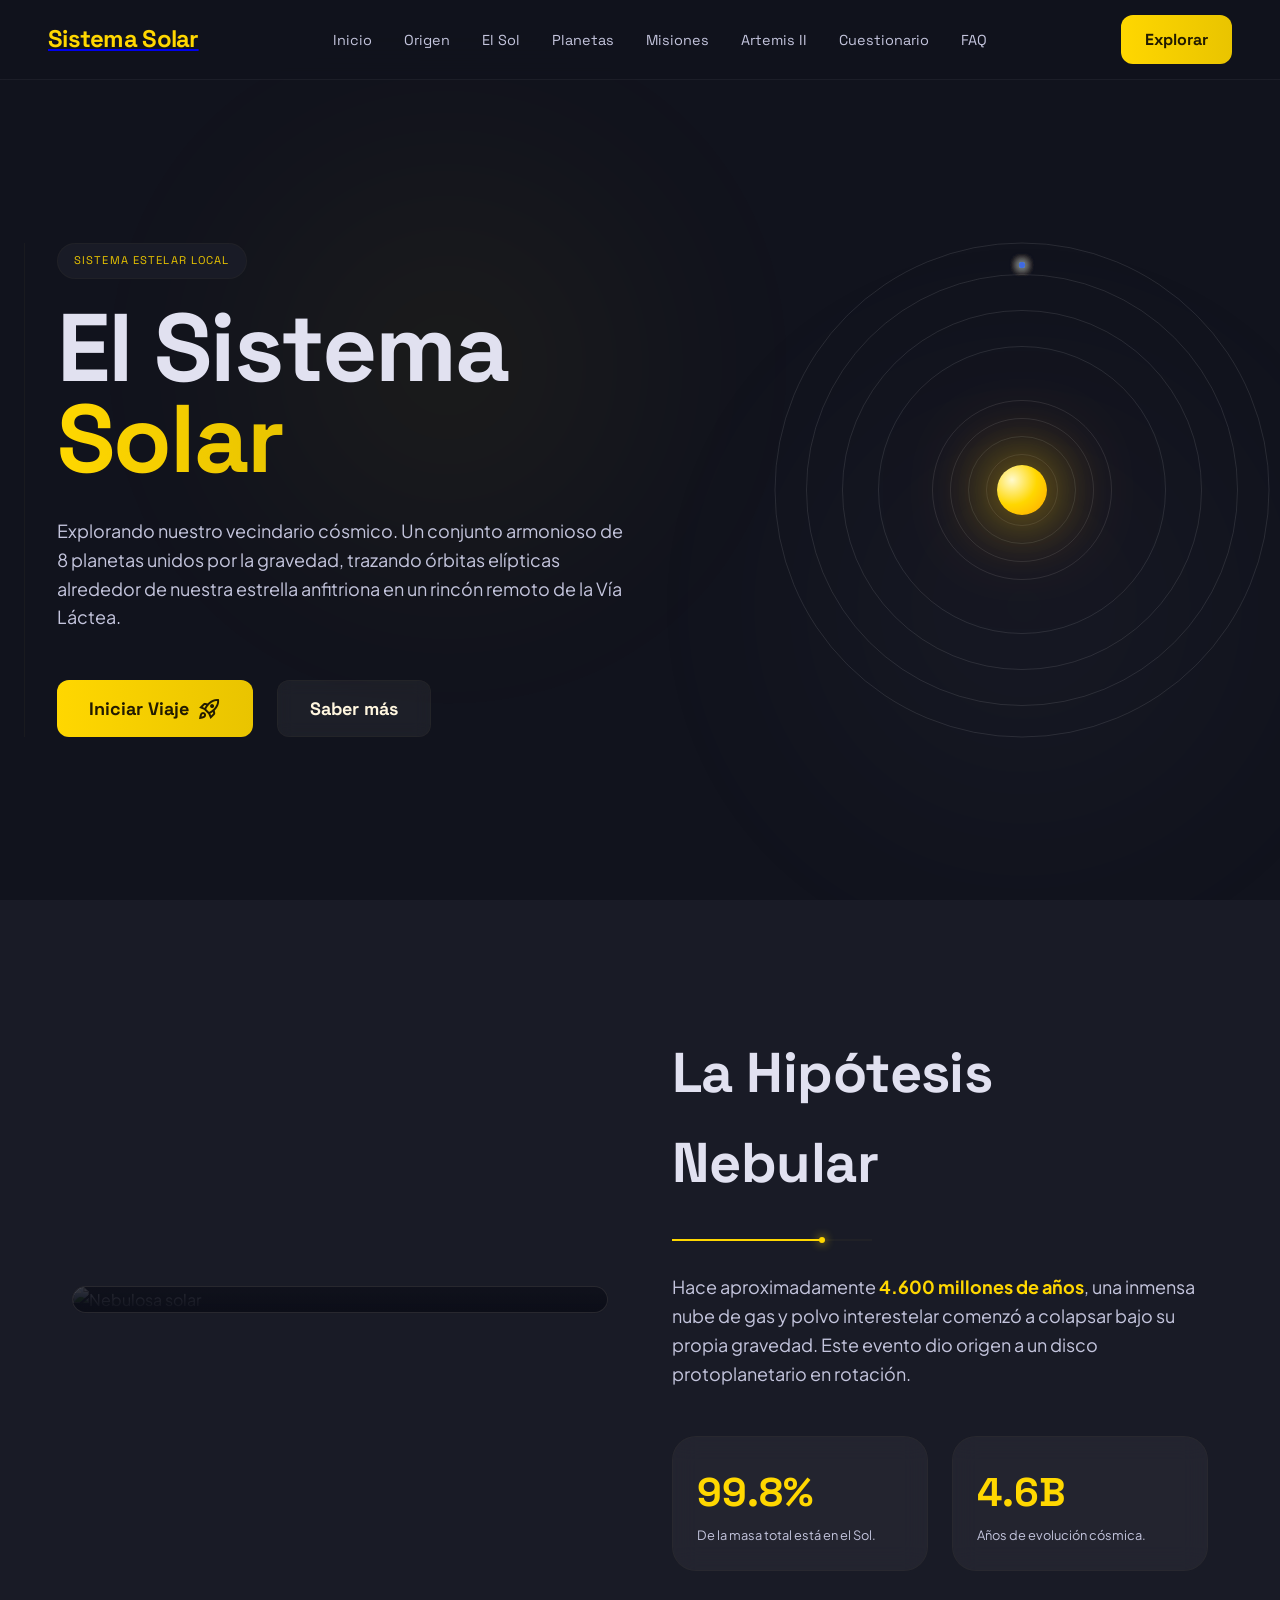
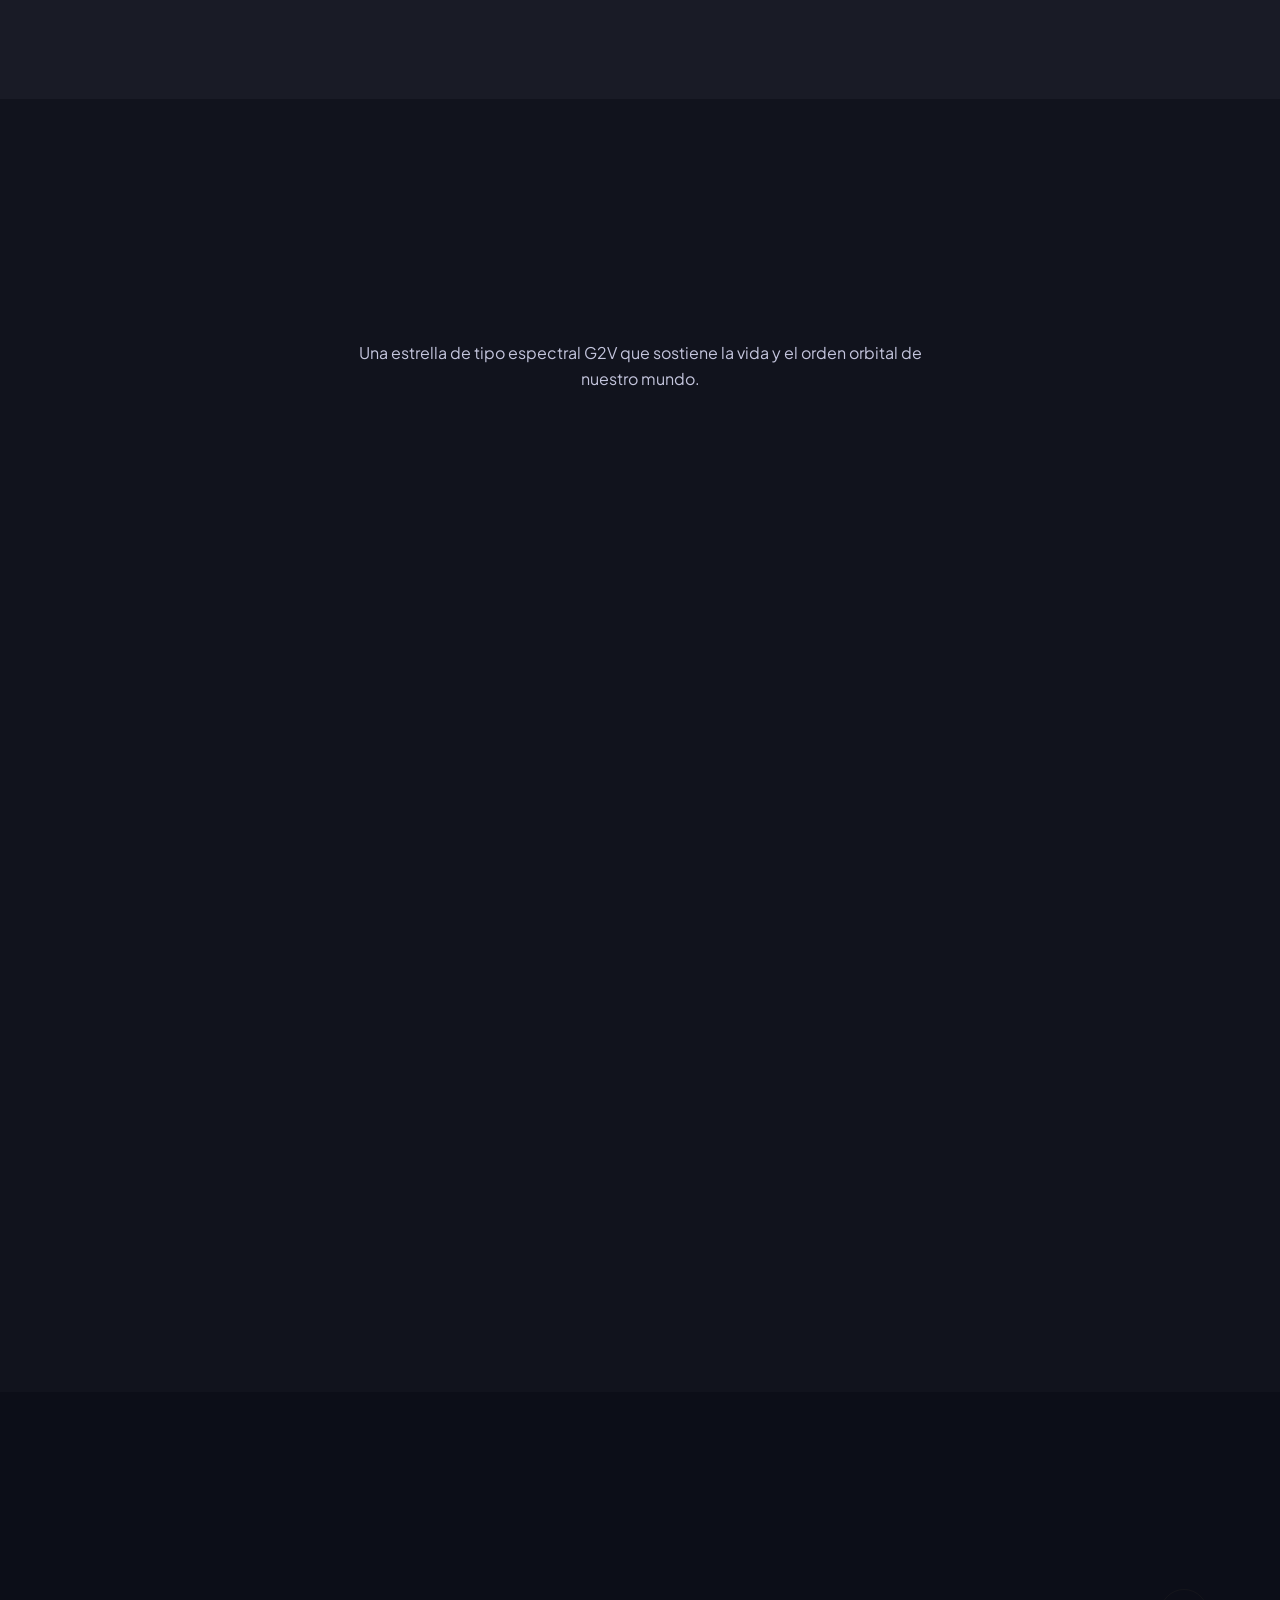
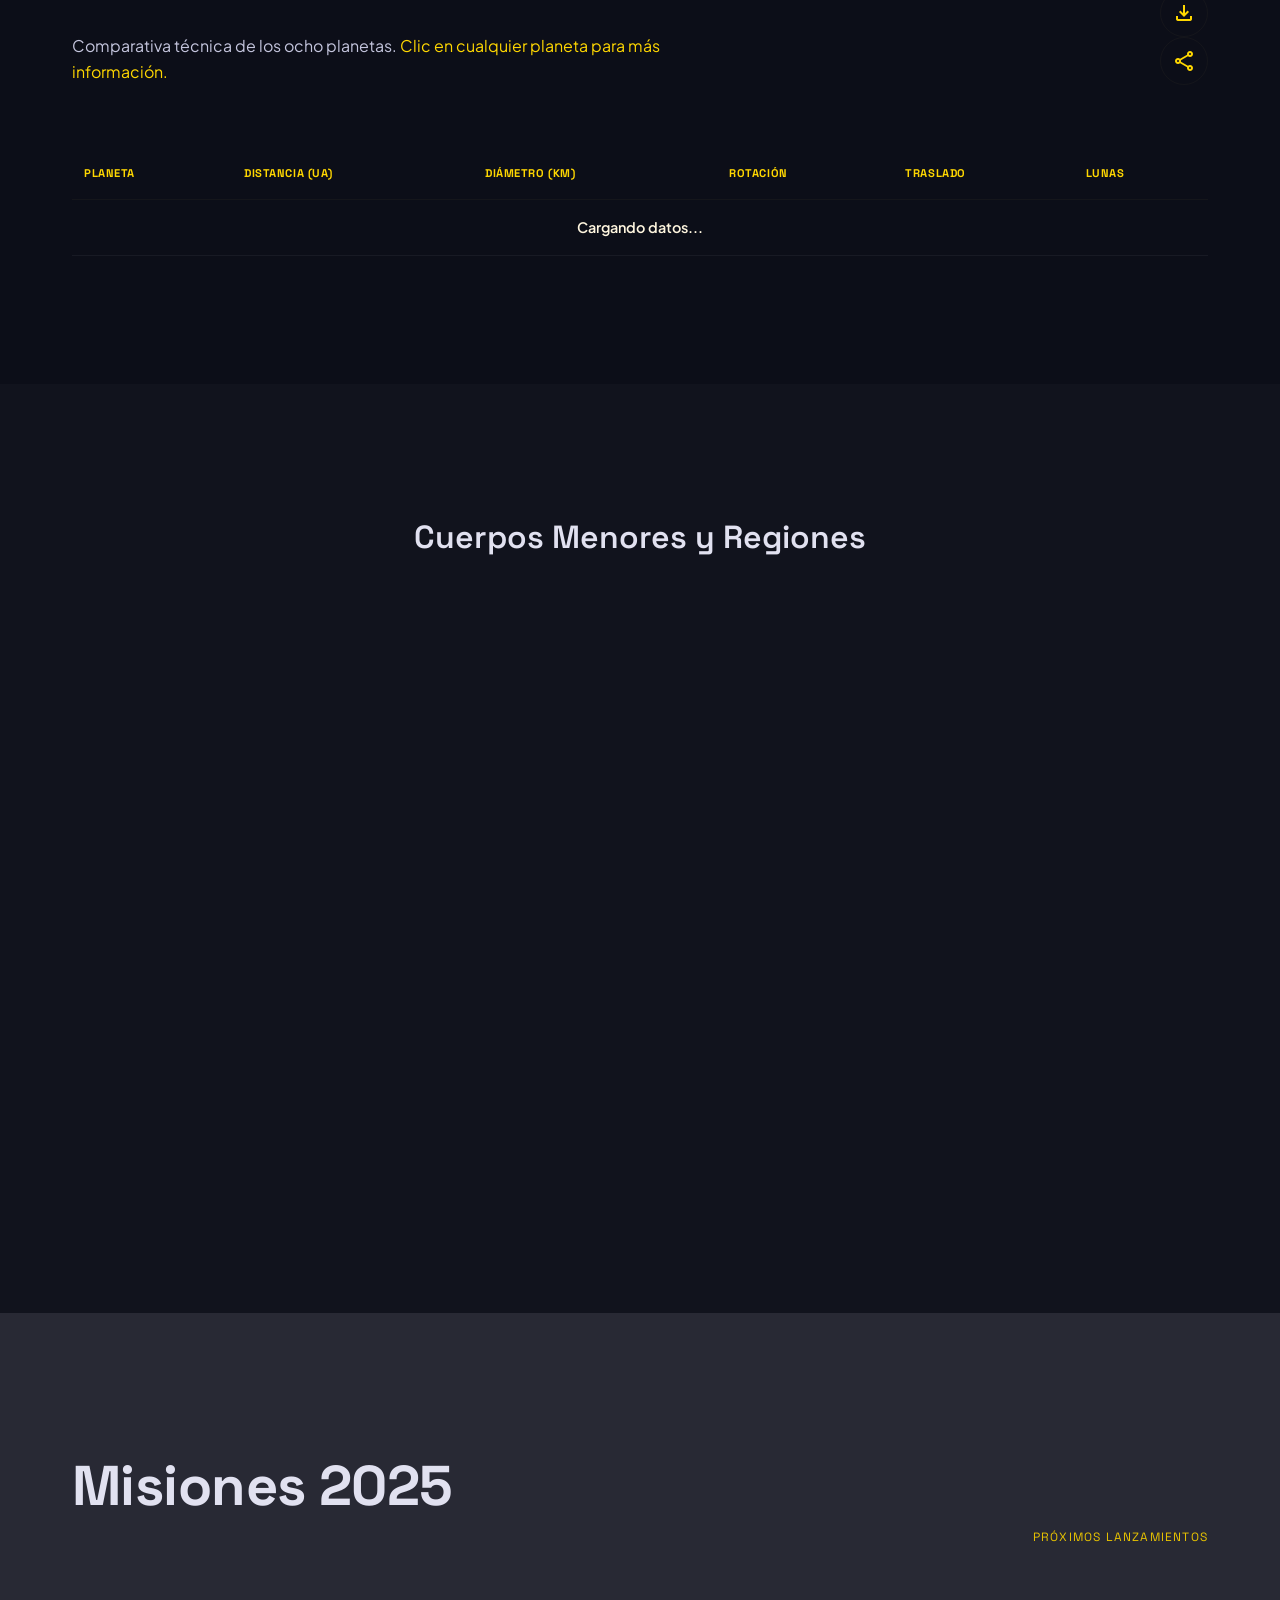
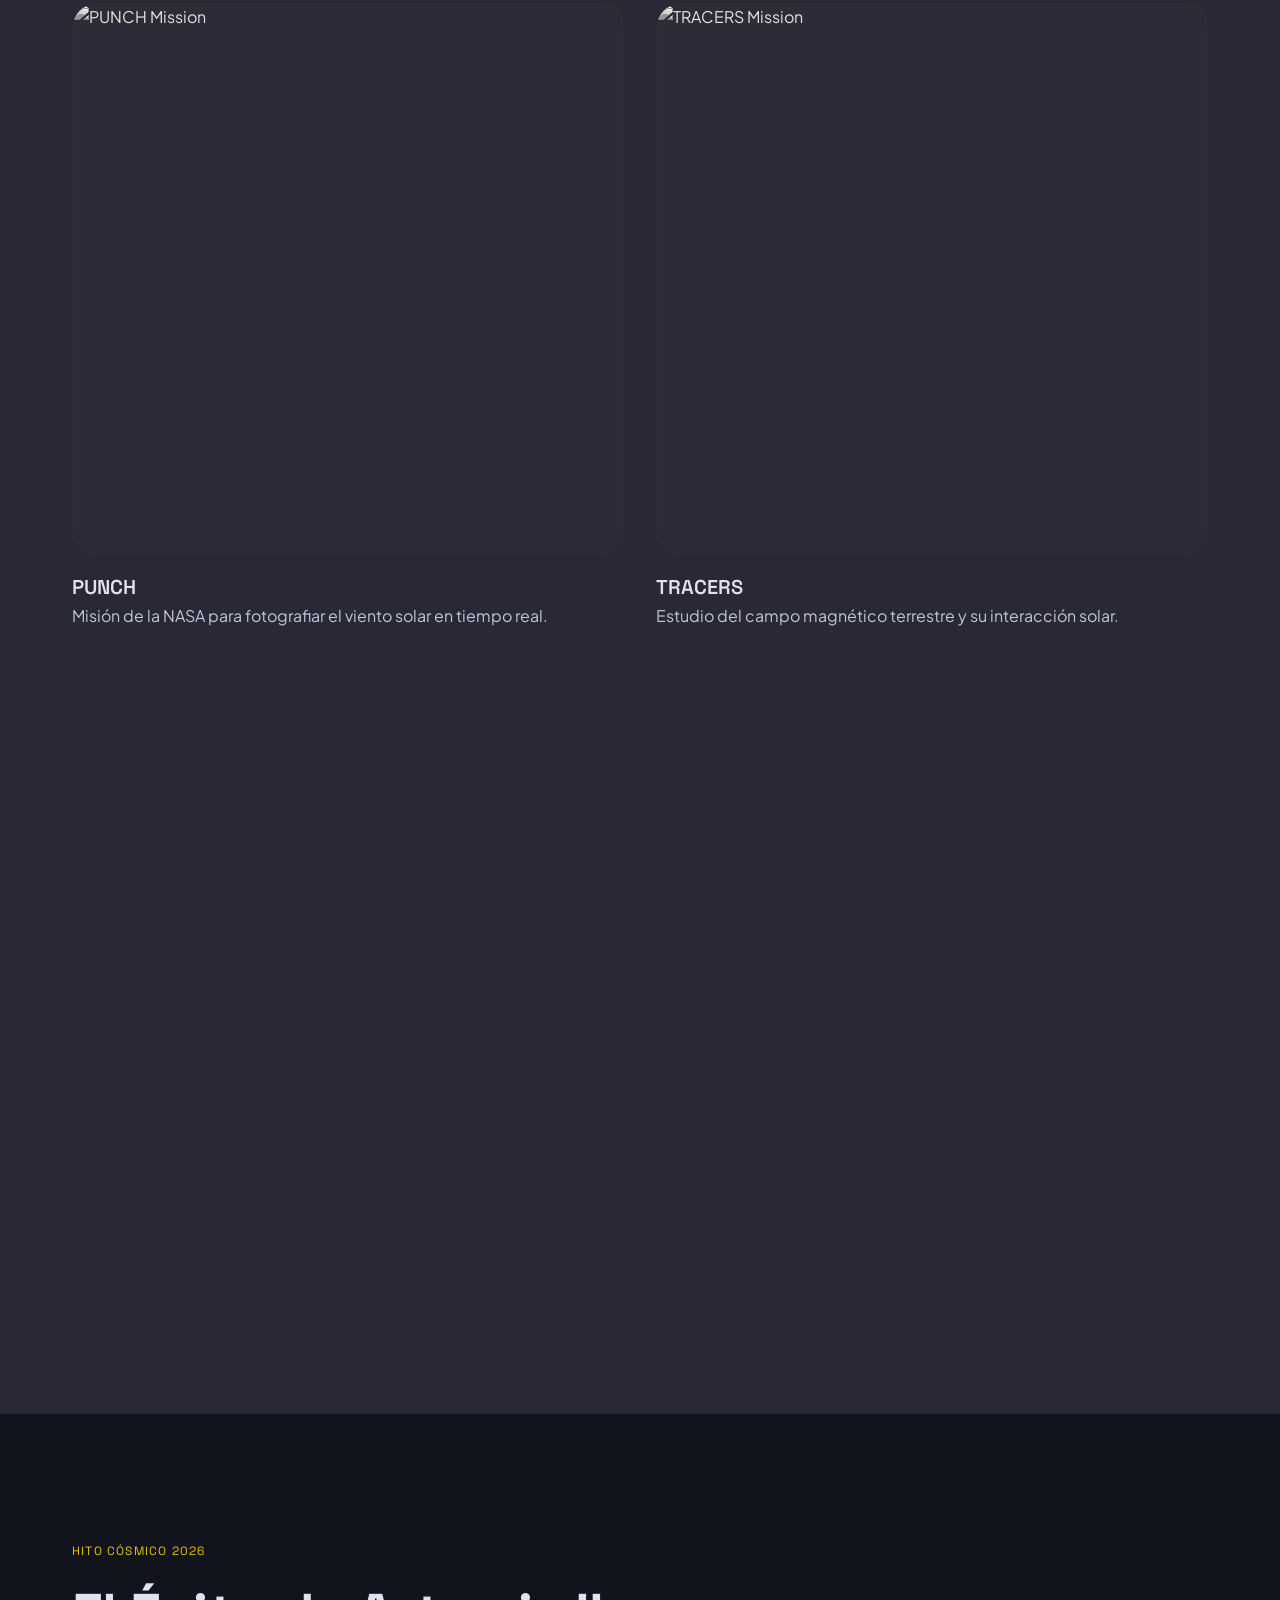
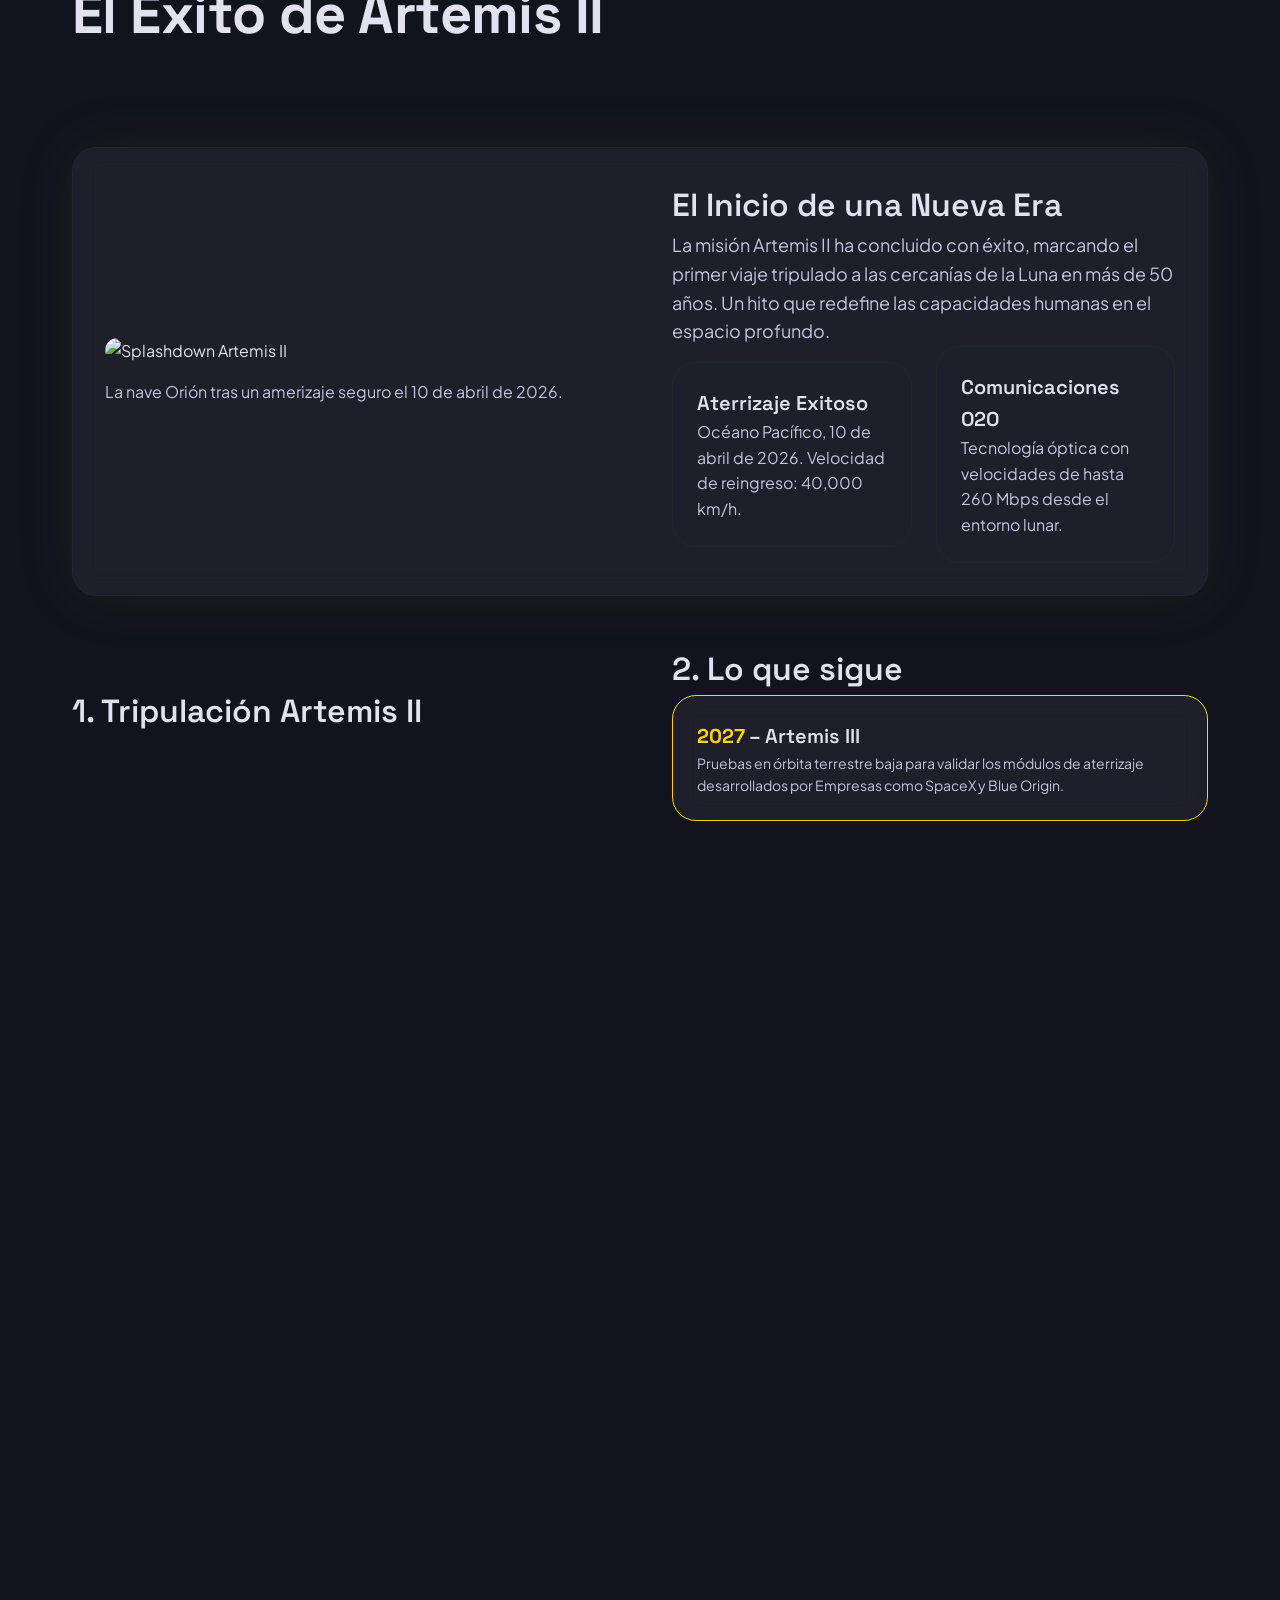
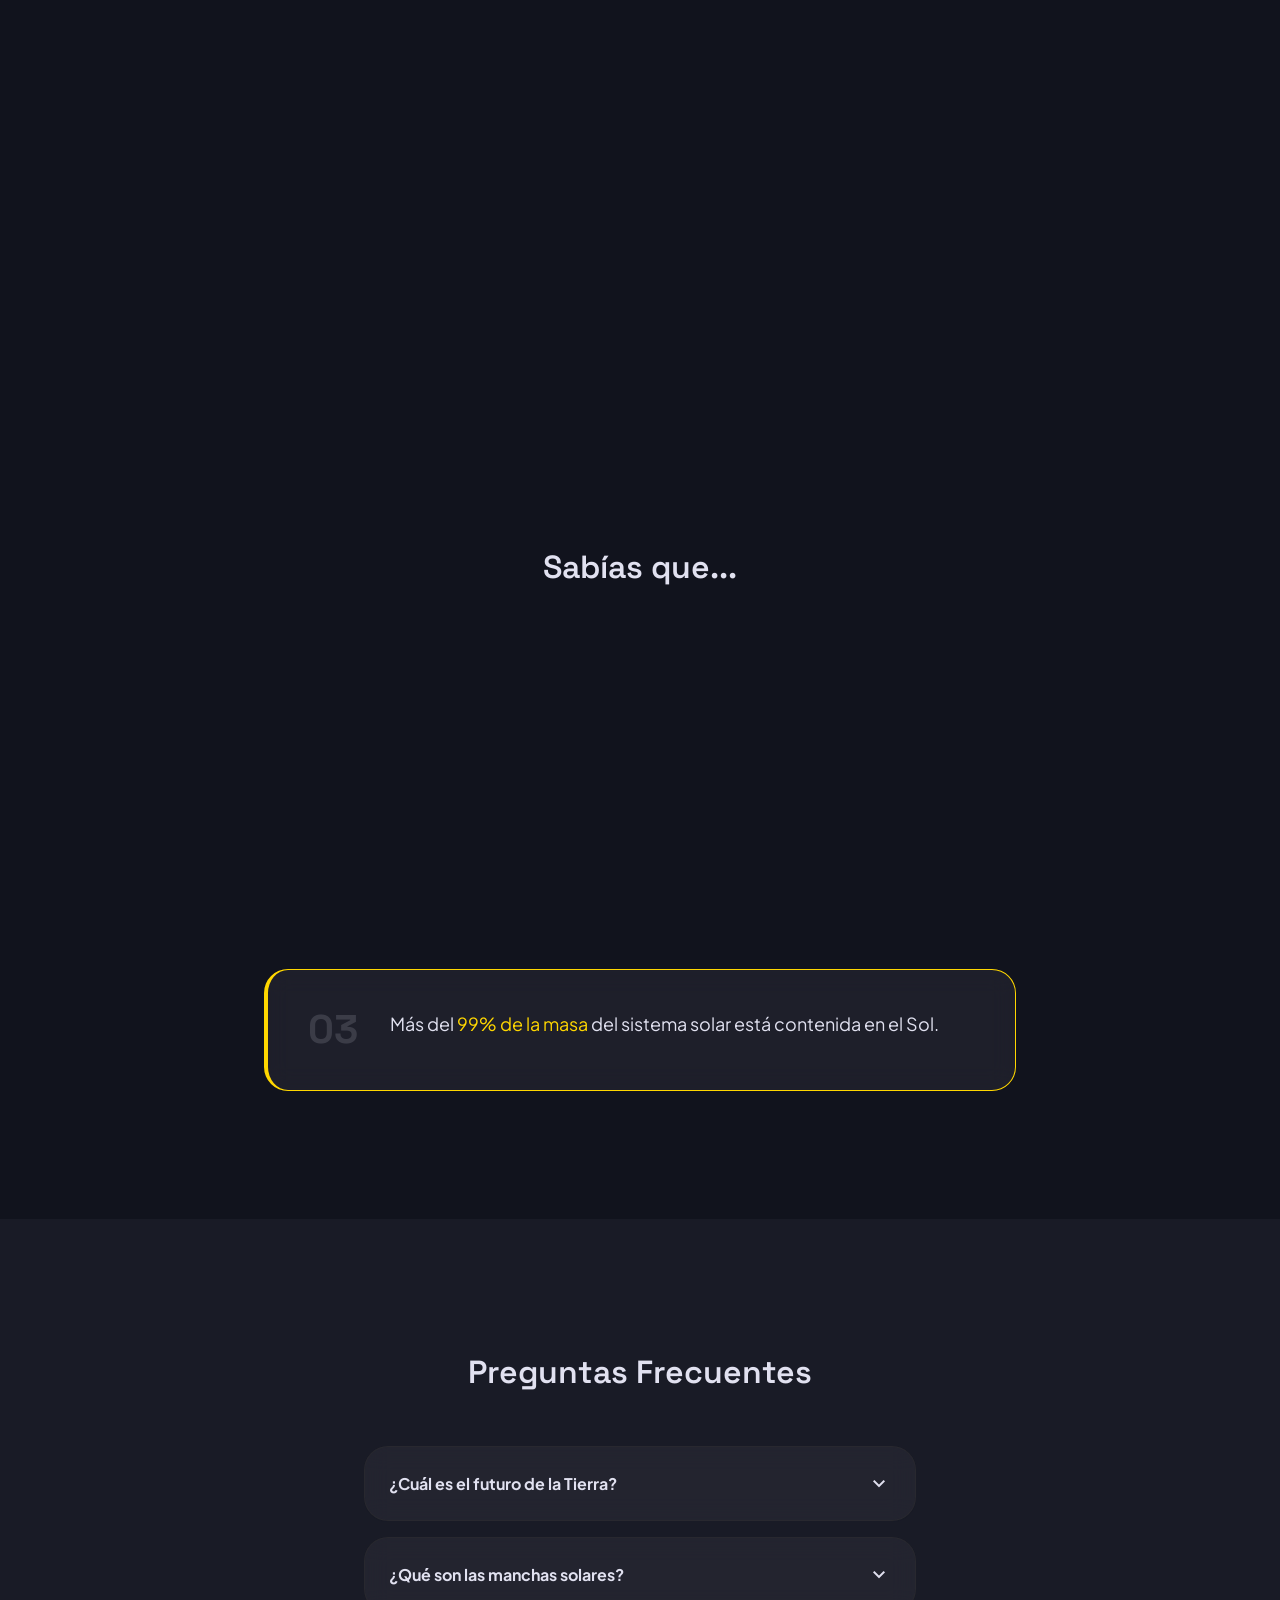
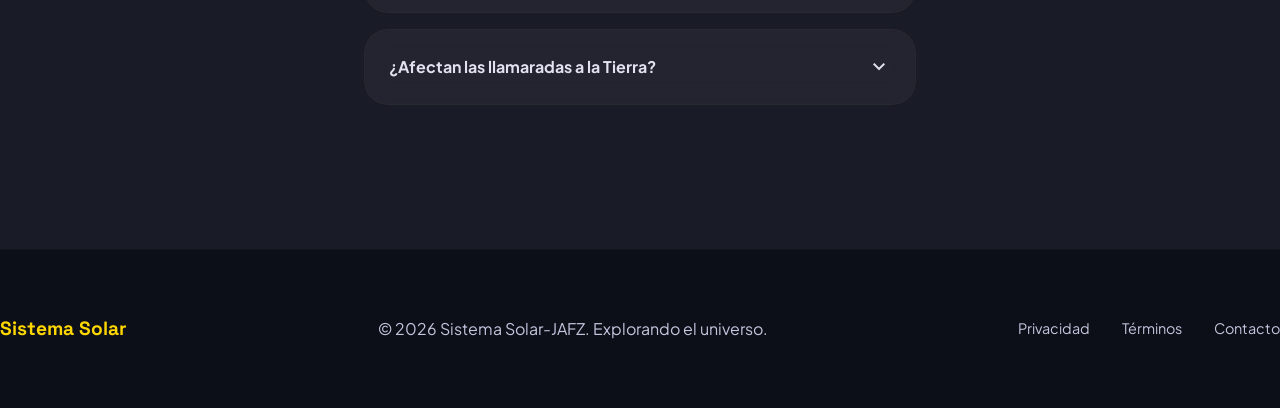
==== commit 8f99630a: "feat: agregar menú hamburguesa para vista móvil" ====
--- a/index.html
+++ b/index.html
@@ -18,12 +18,16 @@
     <!-- Cosmic Background Elements -->
     <div class="cosmic-glow glow-1"></div>
     <div class="cosmic-glow glow-2"></div>
+    <div class="nav-overlay" id="nav-overlay"></div>
 
     <nav class="navbar glass">
         <div class="scroll-progress"></div>
         <div class="container navbar-content">
-            <div class="logo"><span class="text-accent">Sistema Solar</span></div>
-            <ul class="nav-links">
+            <a href="index.html" class="logo"><span class="text-accent">Sistema Solar</span></a>
+            <button class="menu-toggle" id="menu-toggle" aria-label="Abrir menú">
+                <span class="menu-icon"></span>
+            </button>
+            <ul class="nav-links" id="nav-links">
                 <li><a href="index.html#home" class="active">Inicio</a></li>
                 <li><a href="index.html#origin">Origen</a></li>
                 <li><a href="index.html#sun">El Sol</a></li>
@@ -33,7 +37,7 @@
                 <li><a href="quiz.html">Cuestionario</a></li>
                 <li><a href="index.html#faq">FAQ</a></li>
             </ul>
-            <button class="btn btn-primary">Explorar</button>
+            <a href="index.html#home" class="btn btn-primary desktop-only">Explorar</a>
         </div>
     </nav>
 
@@ -501,5 +505,33 @@
 
     <script src="supabase.js"></script>
     <script src="main.js"></script>
+    <script>
+        const menuToggle = document.getElementById('menu-toggle');
+        const navLinks = document.getElementById('nav-links');
+        const navOverlay = document.getElementById('nav-overlay');
+        
+        function toggleMenu() {
+            menuToggle.classList.toggle('active');
+            navLinks.classList.toggle('active');
+            navOverlay.classList.toggle('active');
+            document.body.style.overflow = navLinks.classList.contains('active') ? 'hidden' : '';
+        }
+        
+        if (menuToggle) {
+            menuToggle.addEventListener('click', toggleMenu);
+        }
+        
+        if (navOverlay) {
+            navOverlay.addEventListener('click', toggleMenu);
+        }
+        
+        document.querySelectorAll('.nav-links a').forEach(link => {
+            link.addEventListener('click', () => {
+                if (navLinks.classList.contains('active')) {
+                    toggleMenu();
+                }
+            });
+        });
+    </script>
 </body>
 </html>
--- a/style.css
+++ b/style.css
@@ -373,6 +373,125 @@
 
 .nav-links a:hover, .nav-links a.active {
     color: var(--primary-container);
+}
+
+/* Menu Toggle (Mobile) */
+.menu-toggle {
+    display: none;
+    width: 44px;
+    height: 44px;
+    background: none;
+    border: none;
+    cursor: pointer;
+    padding: 10px;
+    position: relative;
+    z-index: 1001;
+}
+
+.menu-icon,
+.menu-icon::before,
+.menu-icon::after {
+    display: block;
+    width: 24px;
+    height: 2px;
+    background: var(--primary);
+    transition: all 0.3s;
+    position: relative;
+}
+
+.menu-icon::before,
+.menu-icon::after {
+    content: '';
+    position: absolute;
+    left: 0;
+}
+
+.menu-icon::before {
+    top: -8px;
+}
+
+.menu-icon::after {
+    top: 8px;
+}
+
+.menu-toggle.active .menu-icon {
+    background: transparent;
+}
+
+.menu-toggle.active .menu-icon::before {
+    transform: rotate(45deg);
+    top: 0;
+}
+
+.menu-toggle.active .menu-icon::after {
+    transform: rotate(-45deg);
+    top: 0;
+}
+
+@media (max-width: 767px) {
+    .menu-toggle {
+        display: flex;
+        align-items: center;
+        justify-content: center;
+    }
+    
+    .desktop-only {
+        display: none;
+    }
+    
+    .nav-links {
+        position: fixed;
+        top: 0;
+        right: -100%;
+        width: 80%;
+        max-width: 300px;
+        height: 100vh;
+        background: var(--surface-container-low);
+        flex-direction: column;
+        padding: 5rem 1.5rem 2rem;
+        gap: 0.5rem;
+        transition: right 0.3s ease;
+        z-index: 1000;
+        overflow-y: auto;
+        border-left: 1px solid var(--outline-variant);
+    }
+    
+    .nav-links.active {
+        right: 0;
+    }
+    
+    .nav-links li {
+        width: 100%;
+    }
+    
+    .nav-links a {
+        display: block;
+        padding: 0.75rem 1rem;
+        font-size: 1rem;
+        border-radius: 0.5rem;
+    }
+    
+    .nav-links a:hover {
+        background: var(--surface-container);
+    }
+    
+    .nav-overlay {
+        position: fixed;
+        top: 0;
+        left: 0;
+        width: 100%;
+        height: 100%;
+        background: rgba(0, 0, 0, 0.5);
+        opacity: 0;
+        visibility: hidden;
+        transition: all 0.3s;
+        z-index: 999;
+    }
+    
+    .nav-overlay.active {
+        opacity: 1;
+        visibility: visible;
+    }
 }
 
 /* Sections */
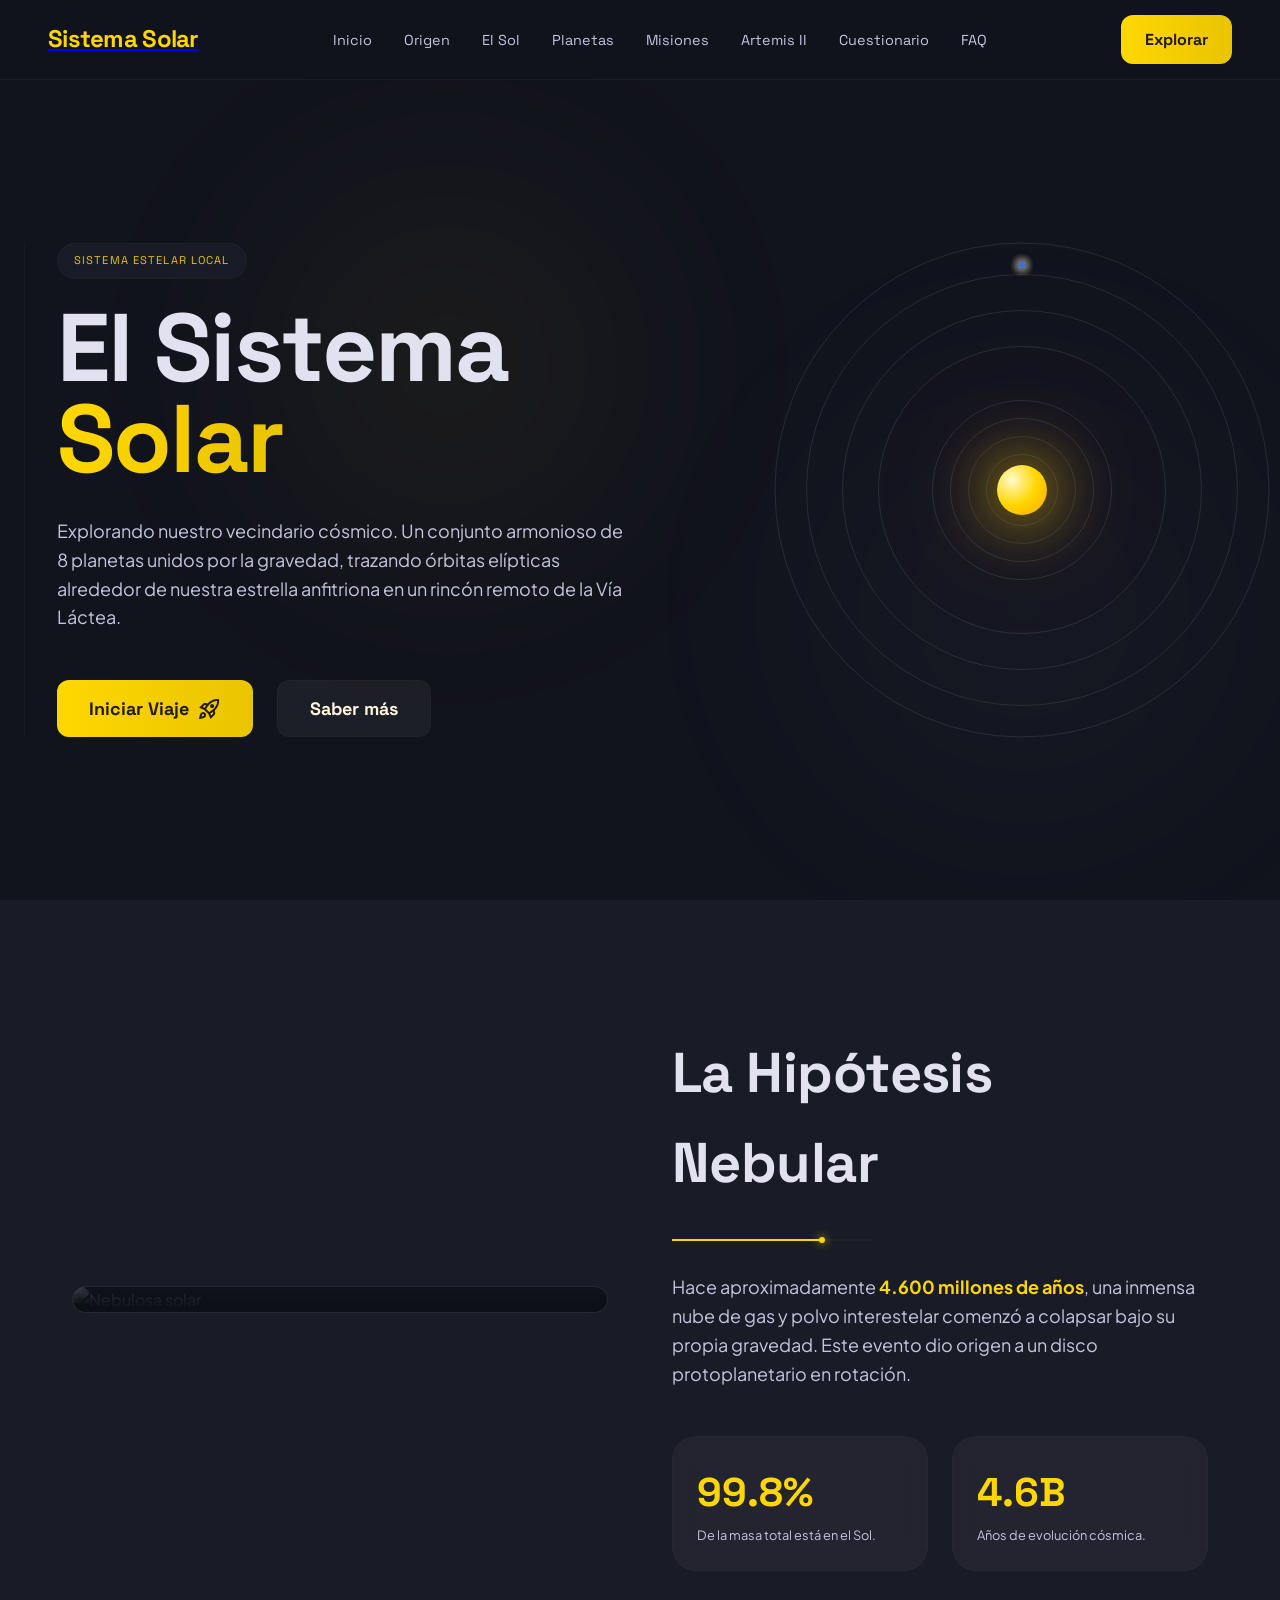
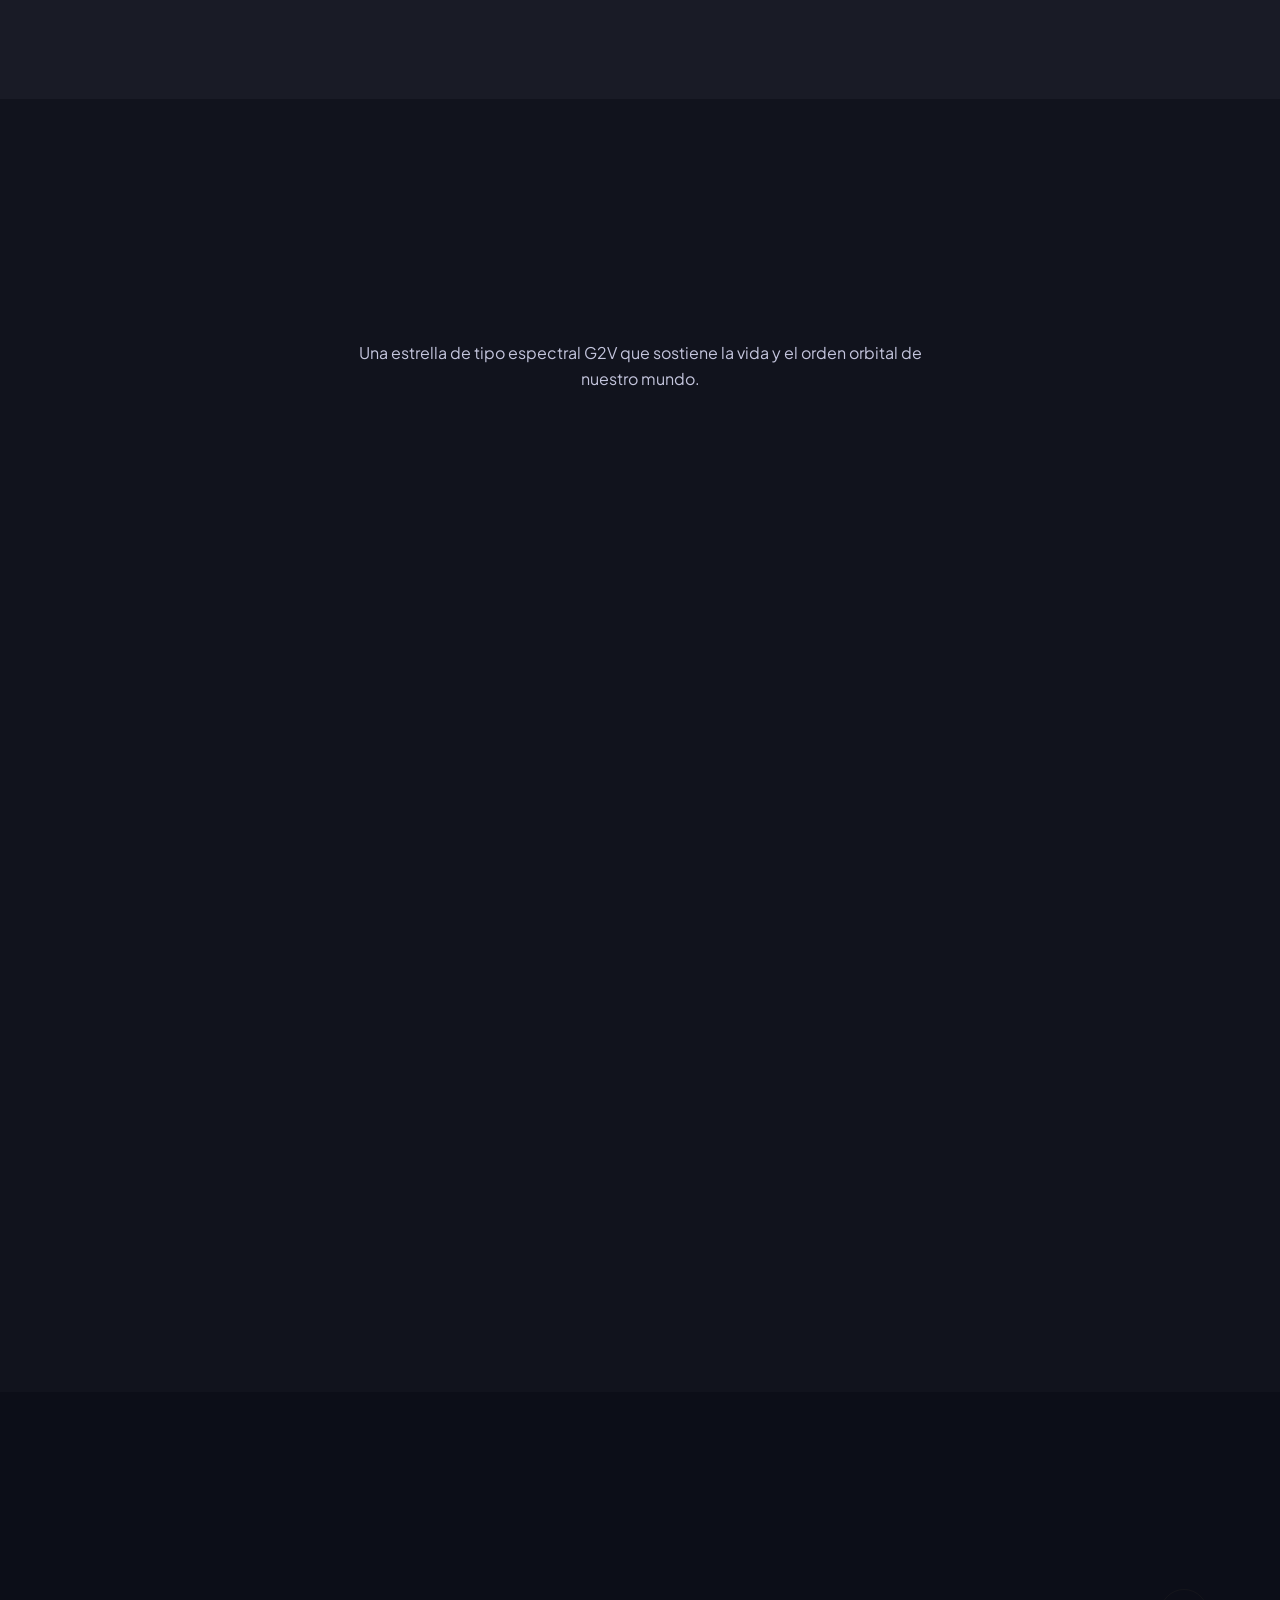
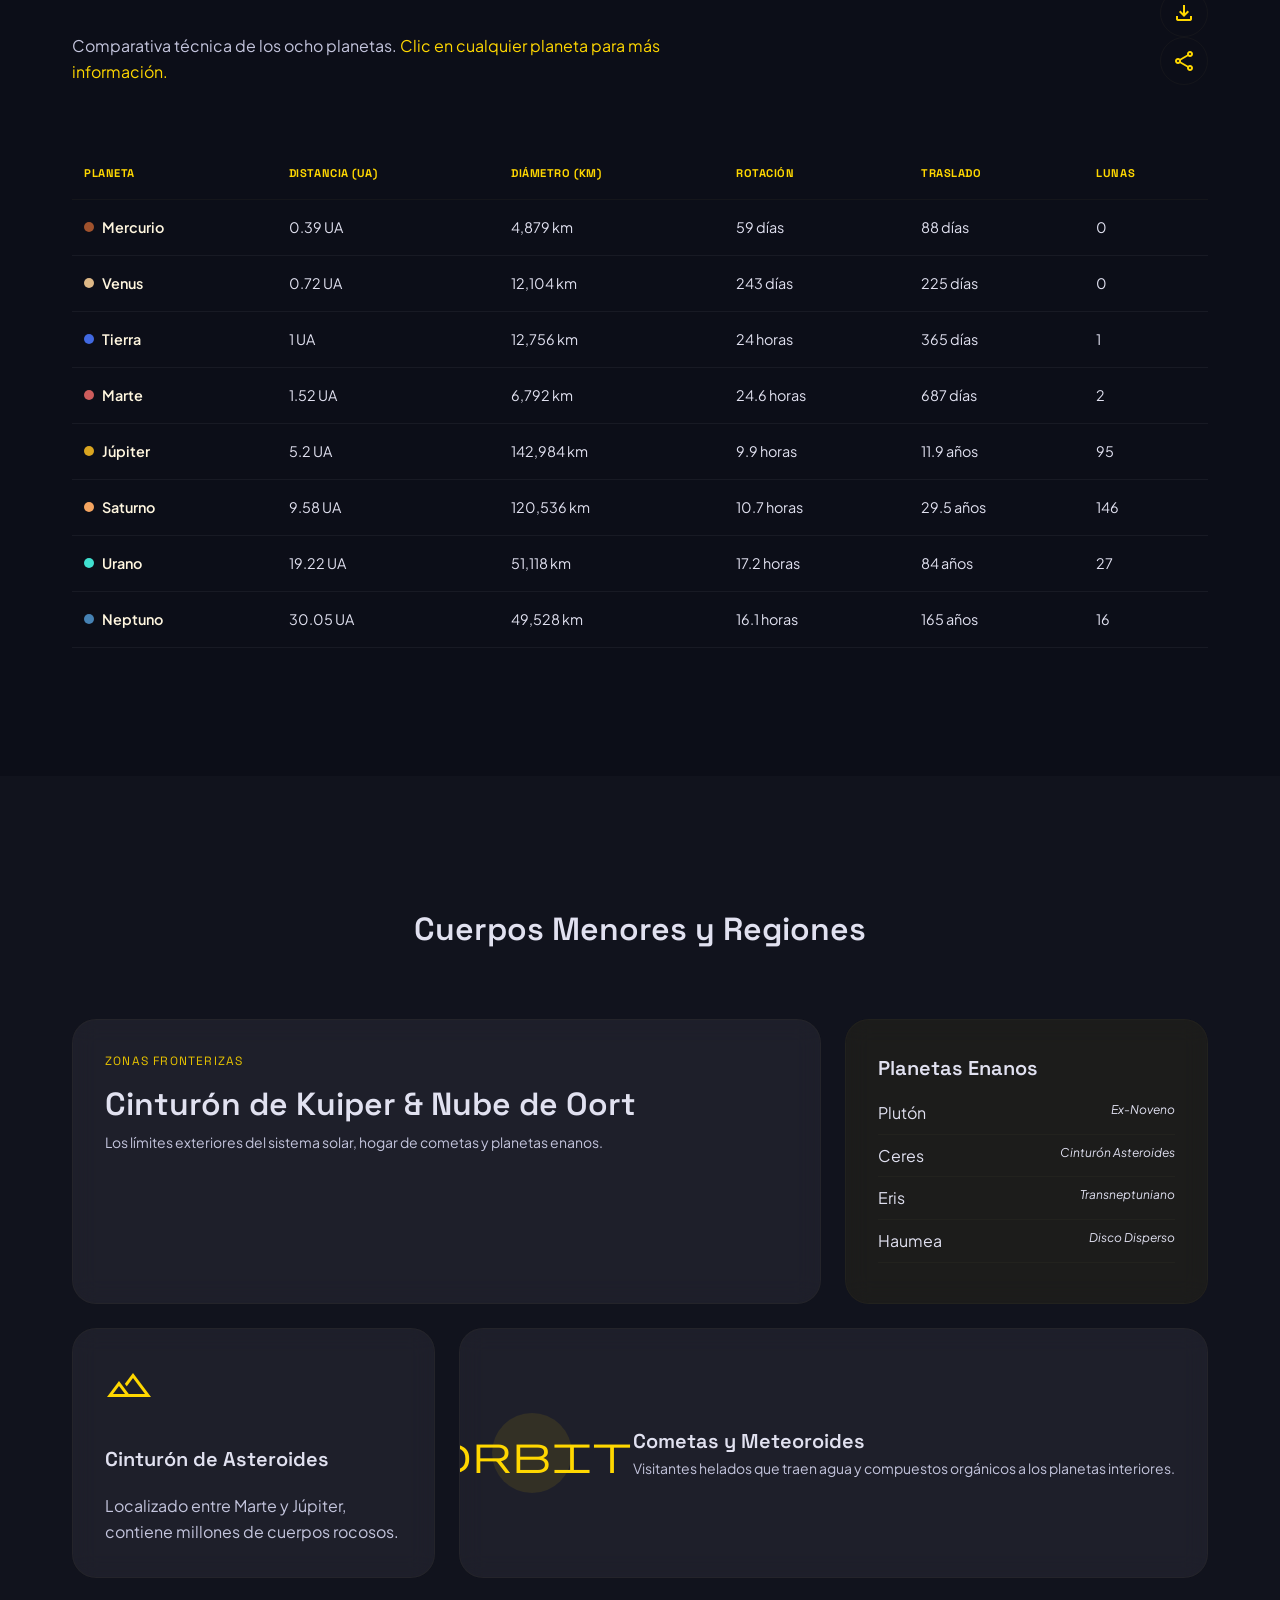
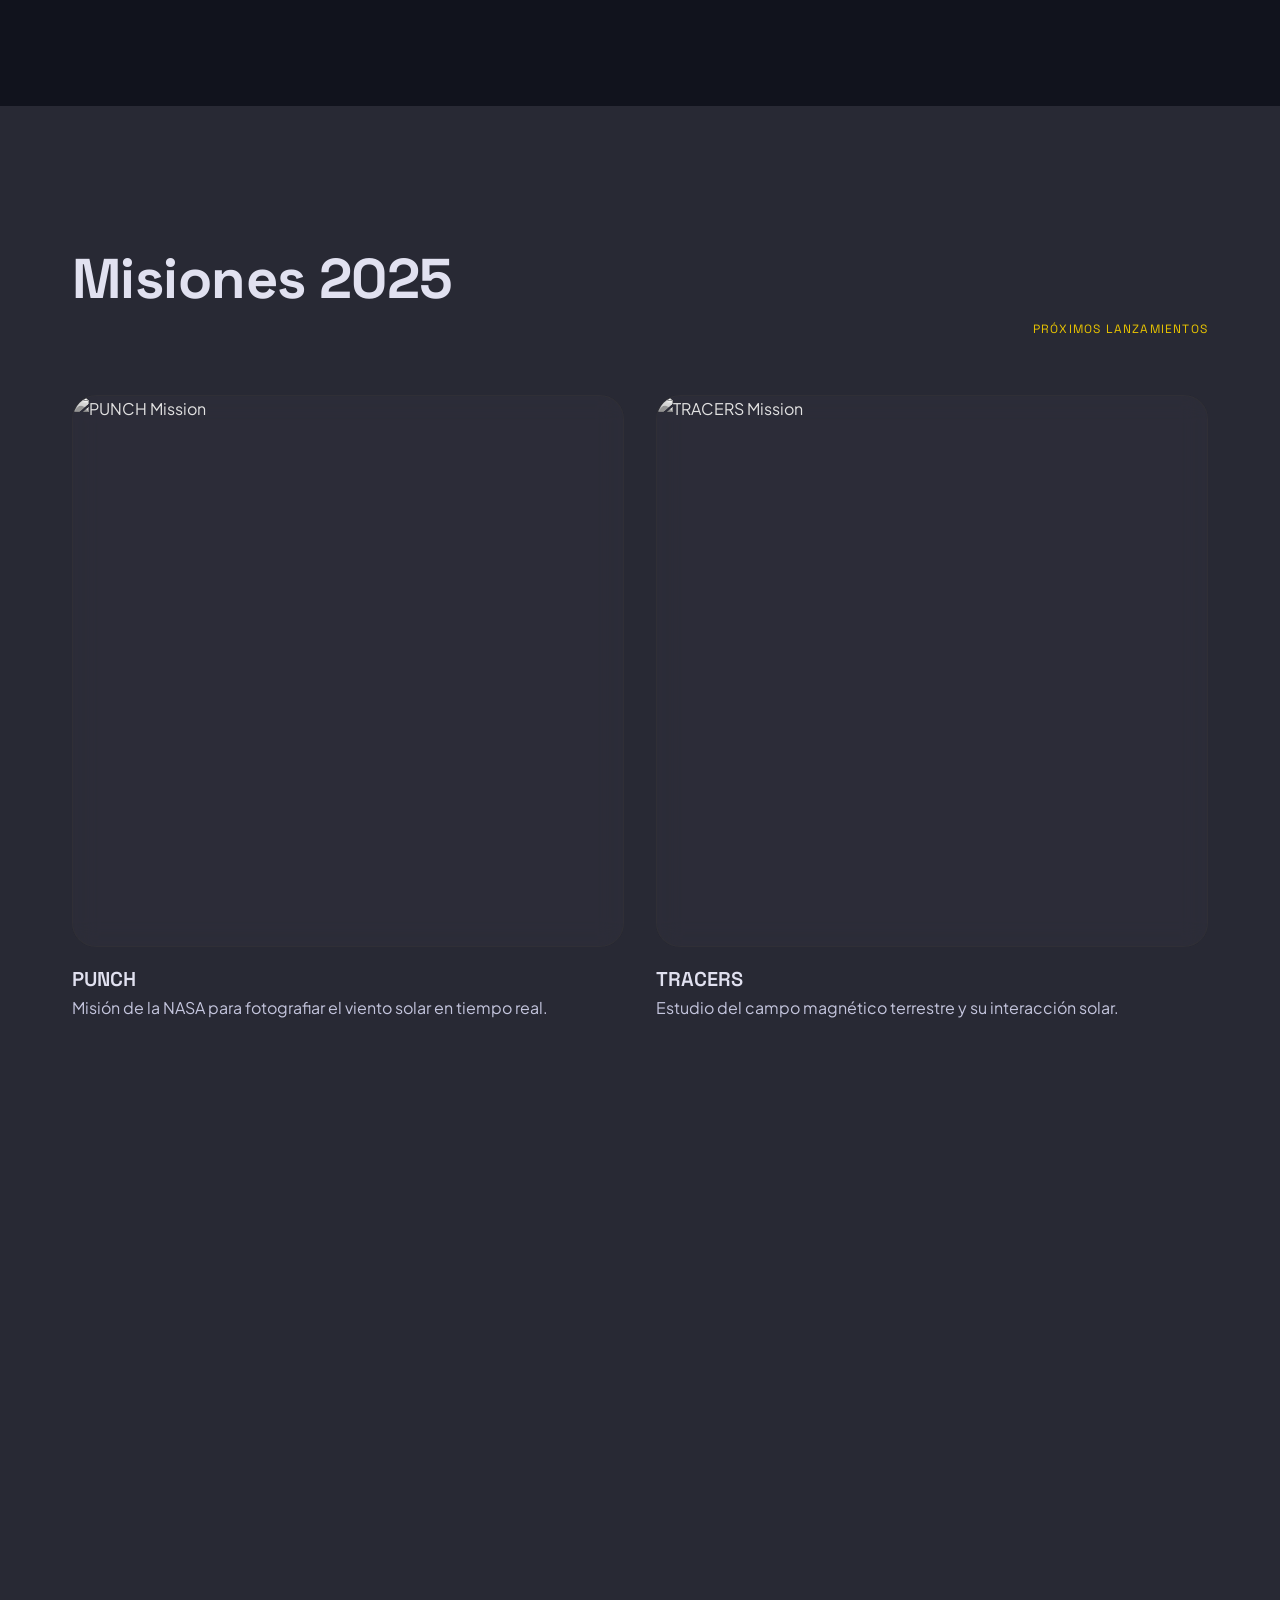
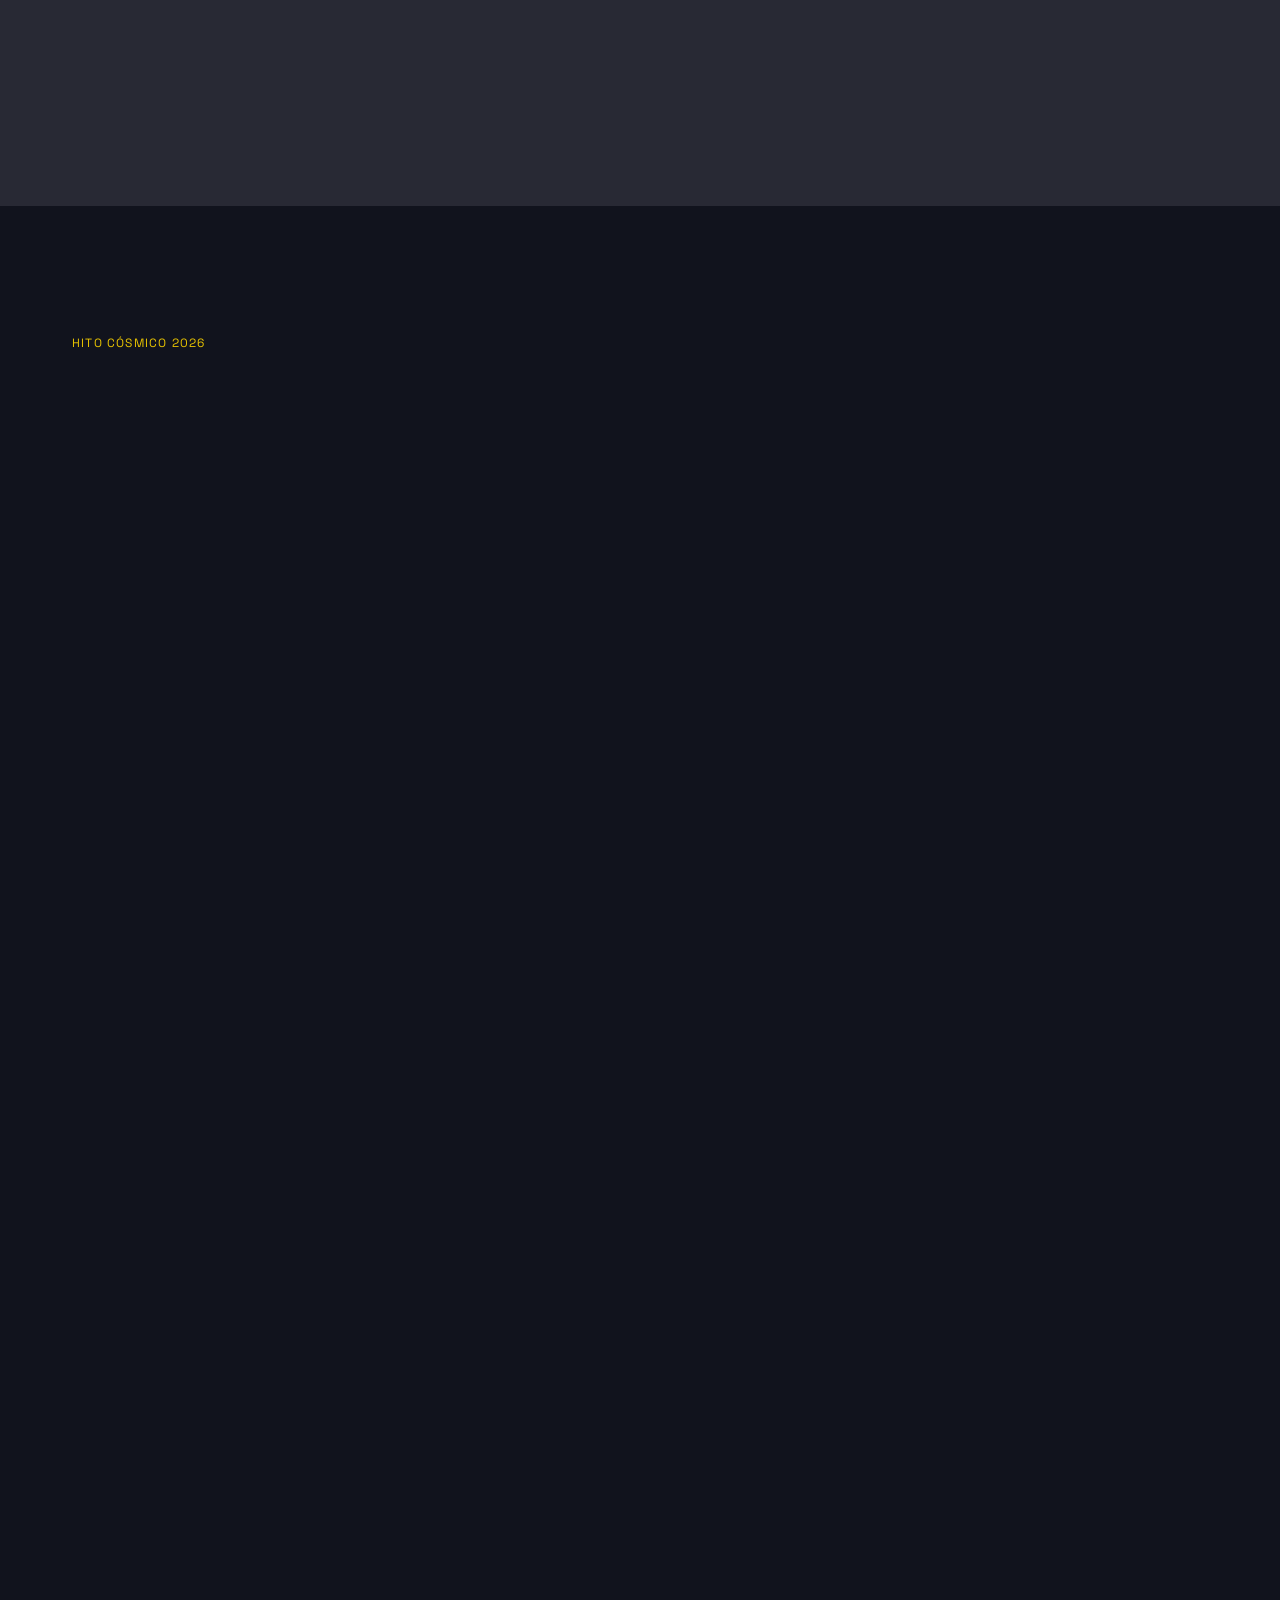
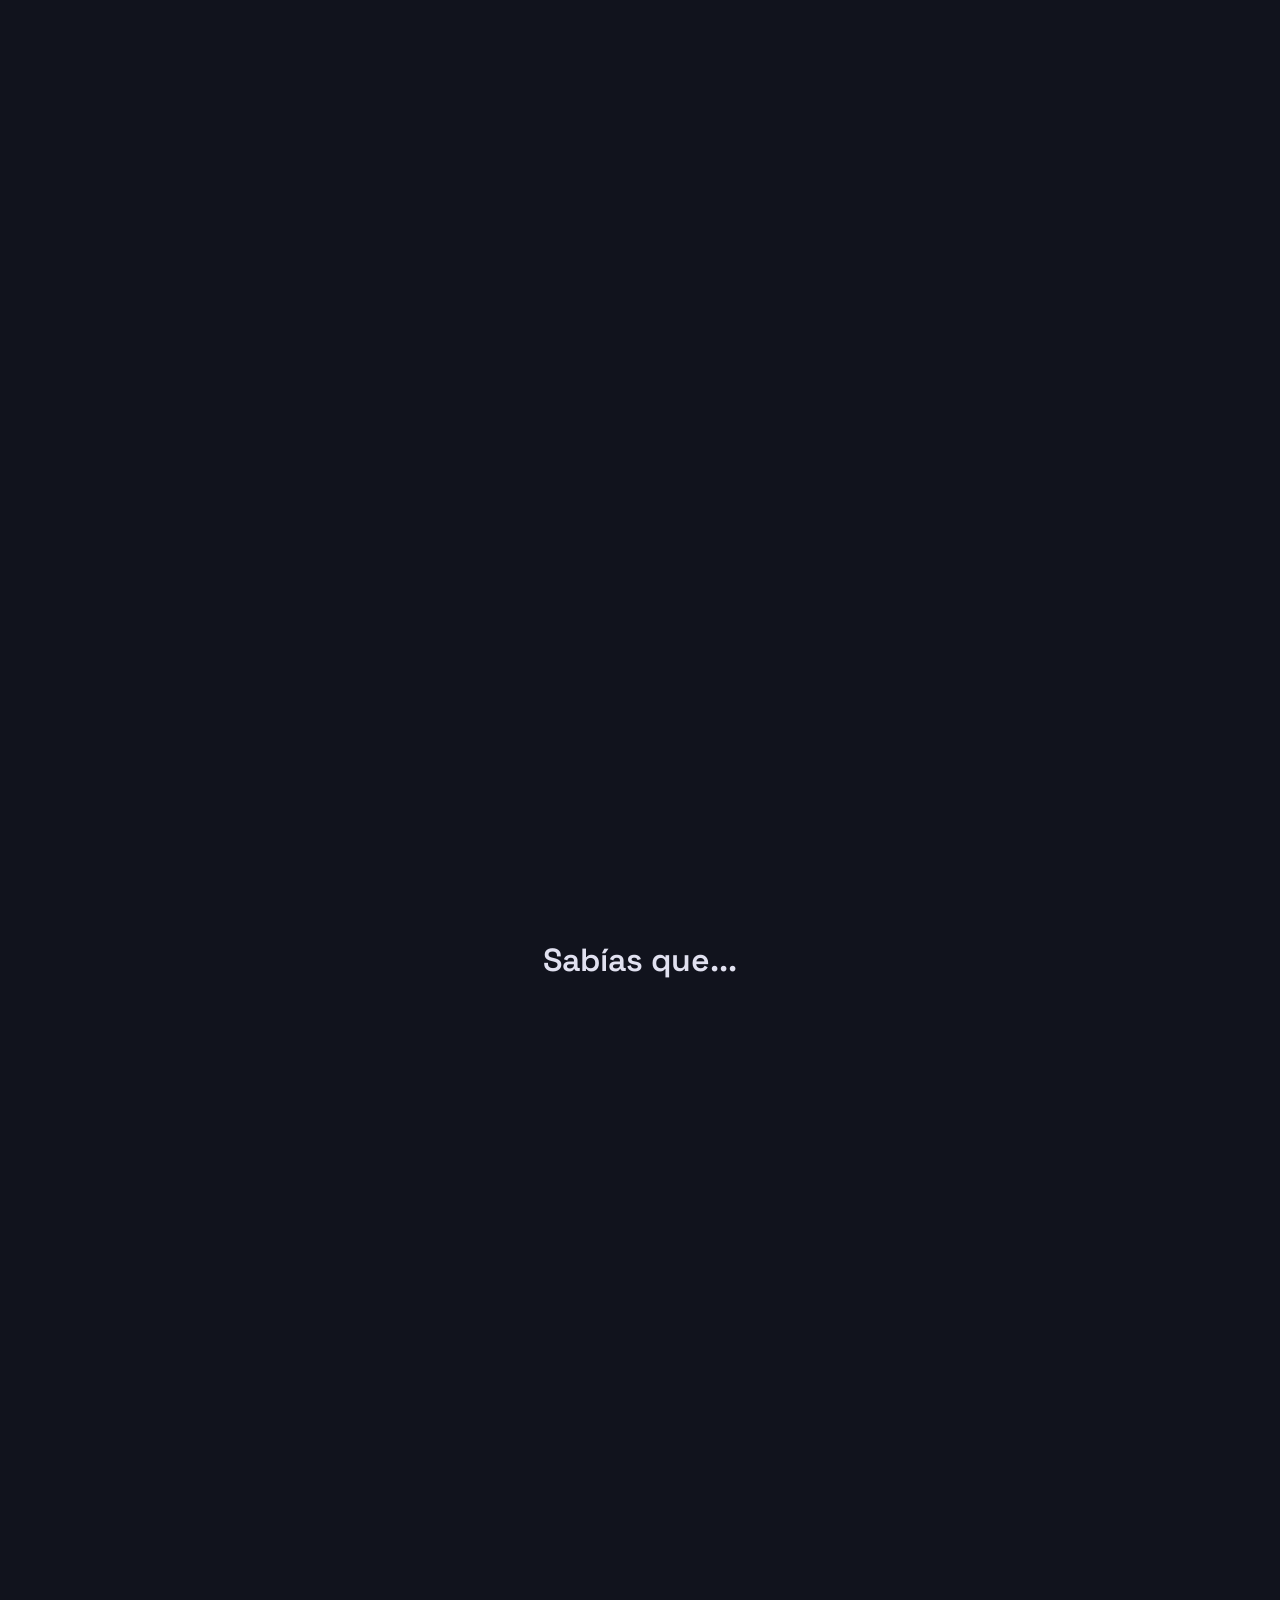
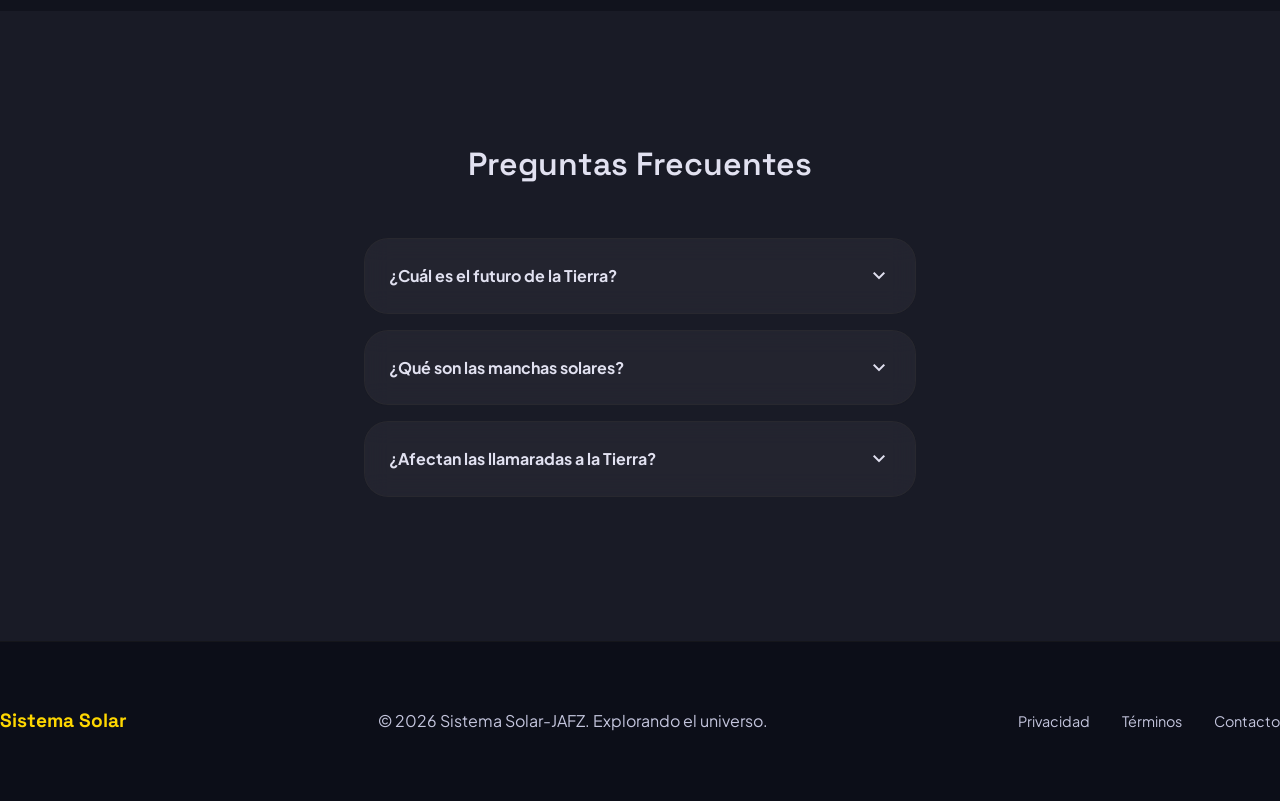
==== commit d2f47c09: "Fix: favicon, mobile menu visibility and styling - Add SVG favicon as inline data URI - Improve mobi" ====
--- a/index.html
+++ b/index.html
@@ -13,6 +13,7 @@
     <link href="https://fonts.googleapis.com/css2?family=Material+Symbols+Outlined:wght,FILL@100..700,0..1&display=swap" rel="stylesheet" />
     
     <link rel="stylesheet" href="style.css">
+    <link rel="icon" href="data:image/svg+xml,<svg xmlns='http://www.w3.org/2000/svg' viewBox='0 0 100 100'><circle cx='50' cy='50' r='45' fill='%23FFD700'/><circle cx='50' cy='50' r='8' fill='%23FFA500'/></svg>">
 </head>
 <body class="bg-deep-space">
     <!-- Cosmic Background Elements -->
--- a/style.css
+++ b/style.css
@@ -430,34 +430,37 @@
 
 @media (max-width: 767px) {
     .menu-toggle {
-        display: flex;
+        display: flex !important;
         align-items: center;
         justify-content: center;
     }
     
     .desktop-only {
-        display: none;
+        display: none !important;
     }
     
     .nav-links {
         position: fixed;
         top: 0;
         right: -100%;
-        width: 80%;
-        max-width: 300px;
+        width: 85%;
+        max-width: 320px;
         height: 100vh;
-        background: var(--surface-container-low);
+        background: #1a1c28 !important;
+        display: flex !important;
         flex-direction: column;
         padding: 5rem 1.5rem 2rem;
         gap: 0.5rem;
         transition: right 0.3s ease;
         z-index: 1000;
         overflow-y: auto;
-        border-left: 1px solid var(--outline-variant);
+        border-left: 1px solid rgba(255, 255, 255, 0.1);
+        box-shadow: -5px 0 30px rgba(0, 0, 0, 0.5);
     }
     
     .nav-links.active {
         right: 0;
+        display: flex !important;
     }
     
     .nav-links li {
@@ -465,14 +468,20 @@
     }
     
     .nav-links a {
-        display: block;
-        padding: 0.75rem 1rem;
-        font-size: 1rem;
-        border-radius: 0.5rem;
-    }
-    
-    .nav-links a:hover {
-        background: var(--surface-container);
+        display: flex !important;
+        padding: 1rem 1.25rem;
+        font-size: 1.1rem;
+        border-radius: 0.75rem;
+        color: #e1e1f0 !important;
+        background: rgba(255, 255, 255, 0.03);
+        margin-bottom: 0.25rem;
+        text-decoration: none;
+    }
+    
+    .nav-links a:hover,
+    .nav-links a.active {
+        background: rgba(233, 196, 0, 0.15) !important;
+        color: #FFD700 !important;
     }
     
     .nav-overlay {
@@ -481,7 +490,7 @@
         left: 0;
         width: 100%;
         height: 100%;
-        background: rgba(0, 0, 0, 0.5);
+        background: rgba(0, 0, 0, 0.7);
         opacity: 0;
         visibility: hidden;
         transition: all 0.3s;
@@ -1069,27 +1078,7 @@
     opacity: 1;
 }
 
-/* Mobile menu */
-@media (max-width: 767px) {
-    .nav-links {
-        position: fixed;
-        top: 5rem;
-        left: 0;
-        right: 0;
-        background: var(--surface-container-low);
-        flex-direction: column;
-        padding: 2rem;
-        gap: 1.5rem;
-        transform: translateY(-100%);
-        opacity: 0;
-        transition: all 0.3s ease;
-    }
-    
-    .nav-links.active {
-        transform: translateY(0);
-        opacity: 1;
-    }
-}
+/* Mobile menu - removed duplicate, using earlier implementation */
 
 /* Scroll indicator animation */
 .scroll-indicator {
@@ -1785,6 +1774,4 @@
         height: auto;
     }
 }
-    }
-}
-
+
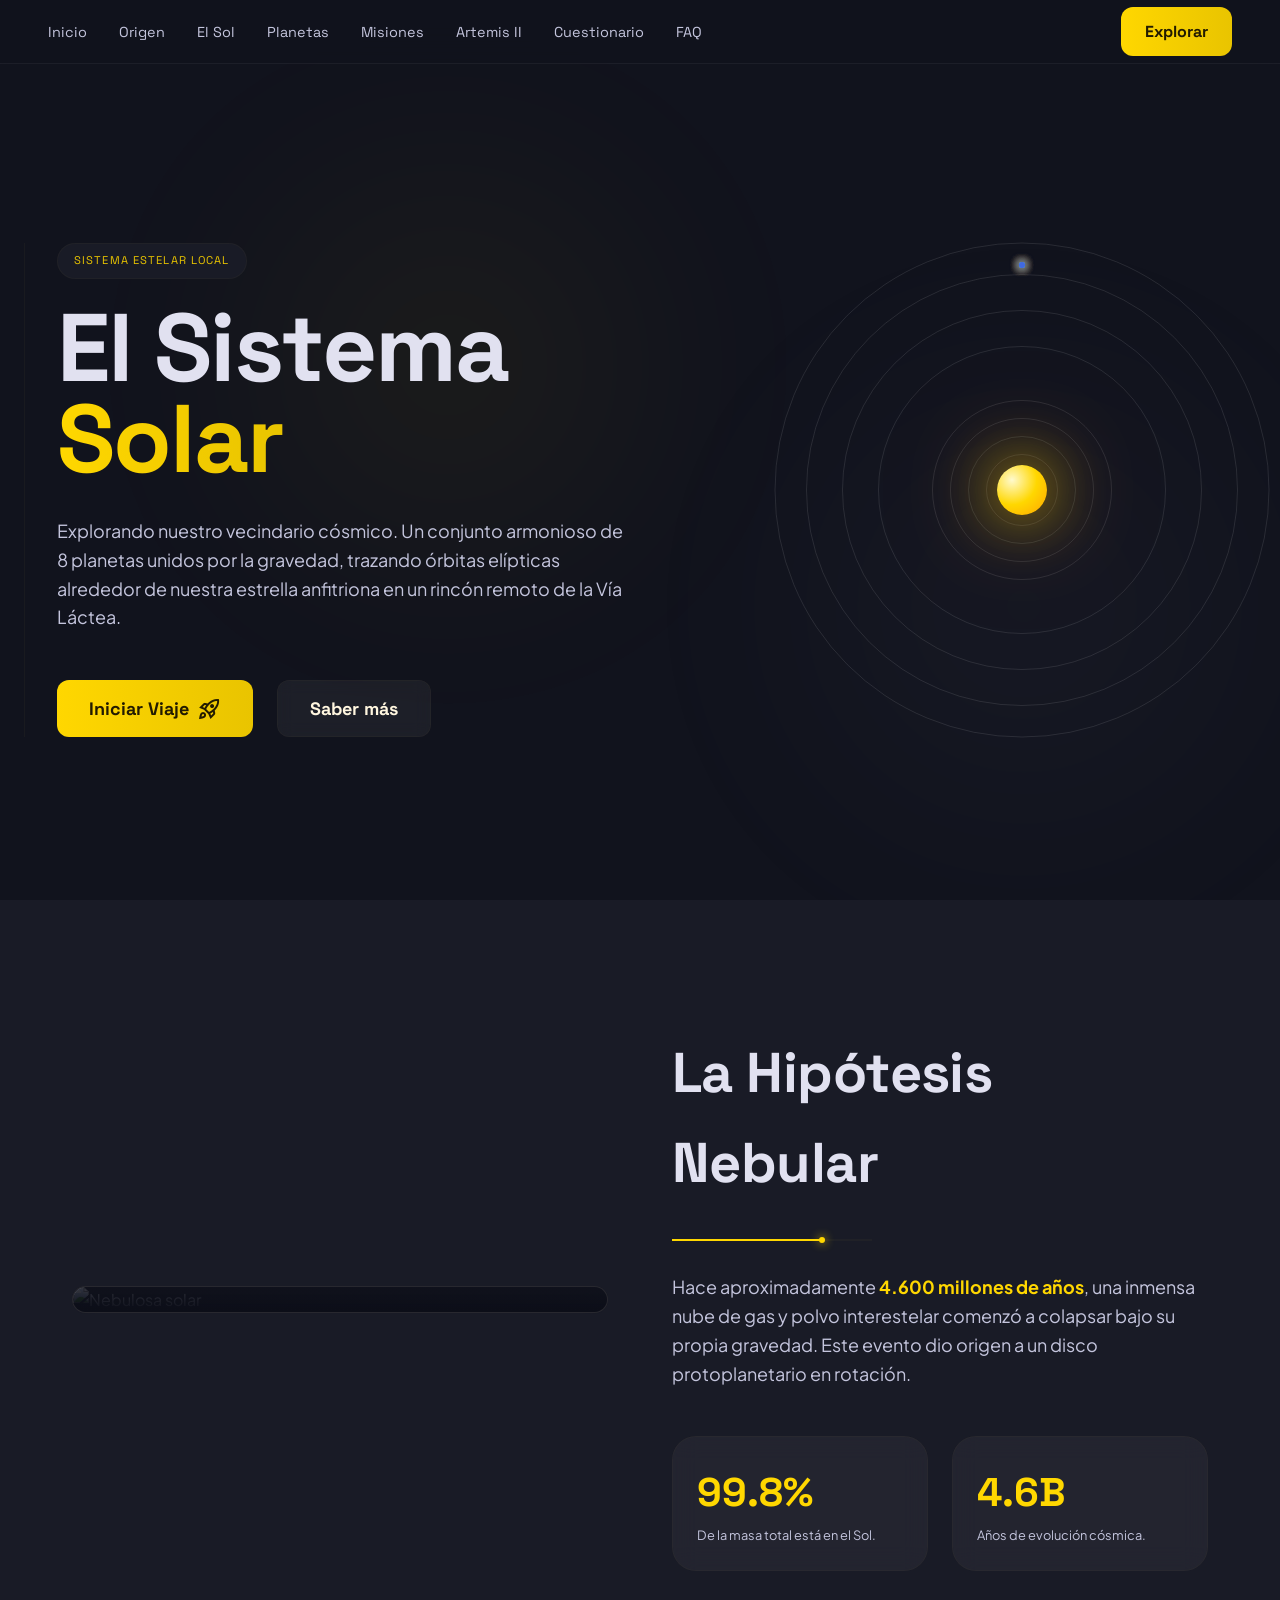
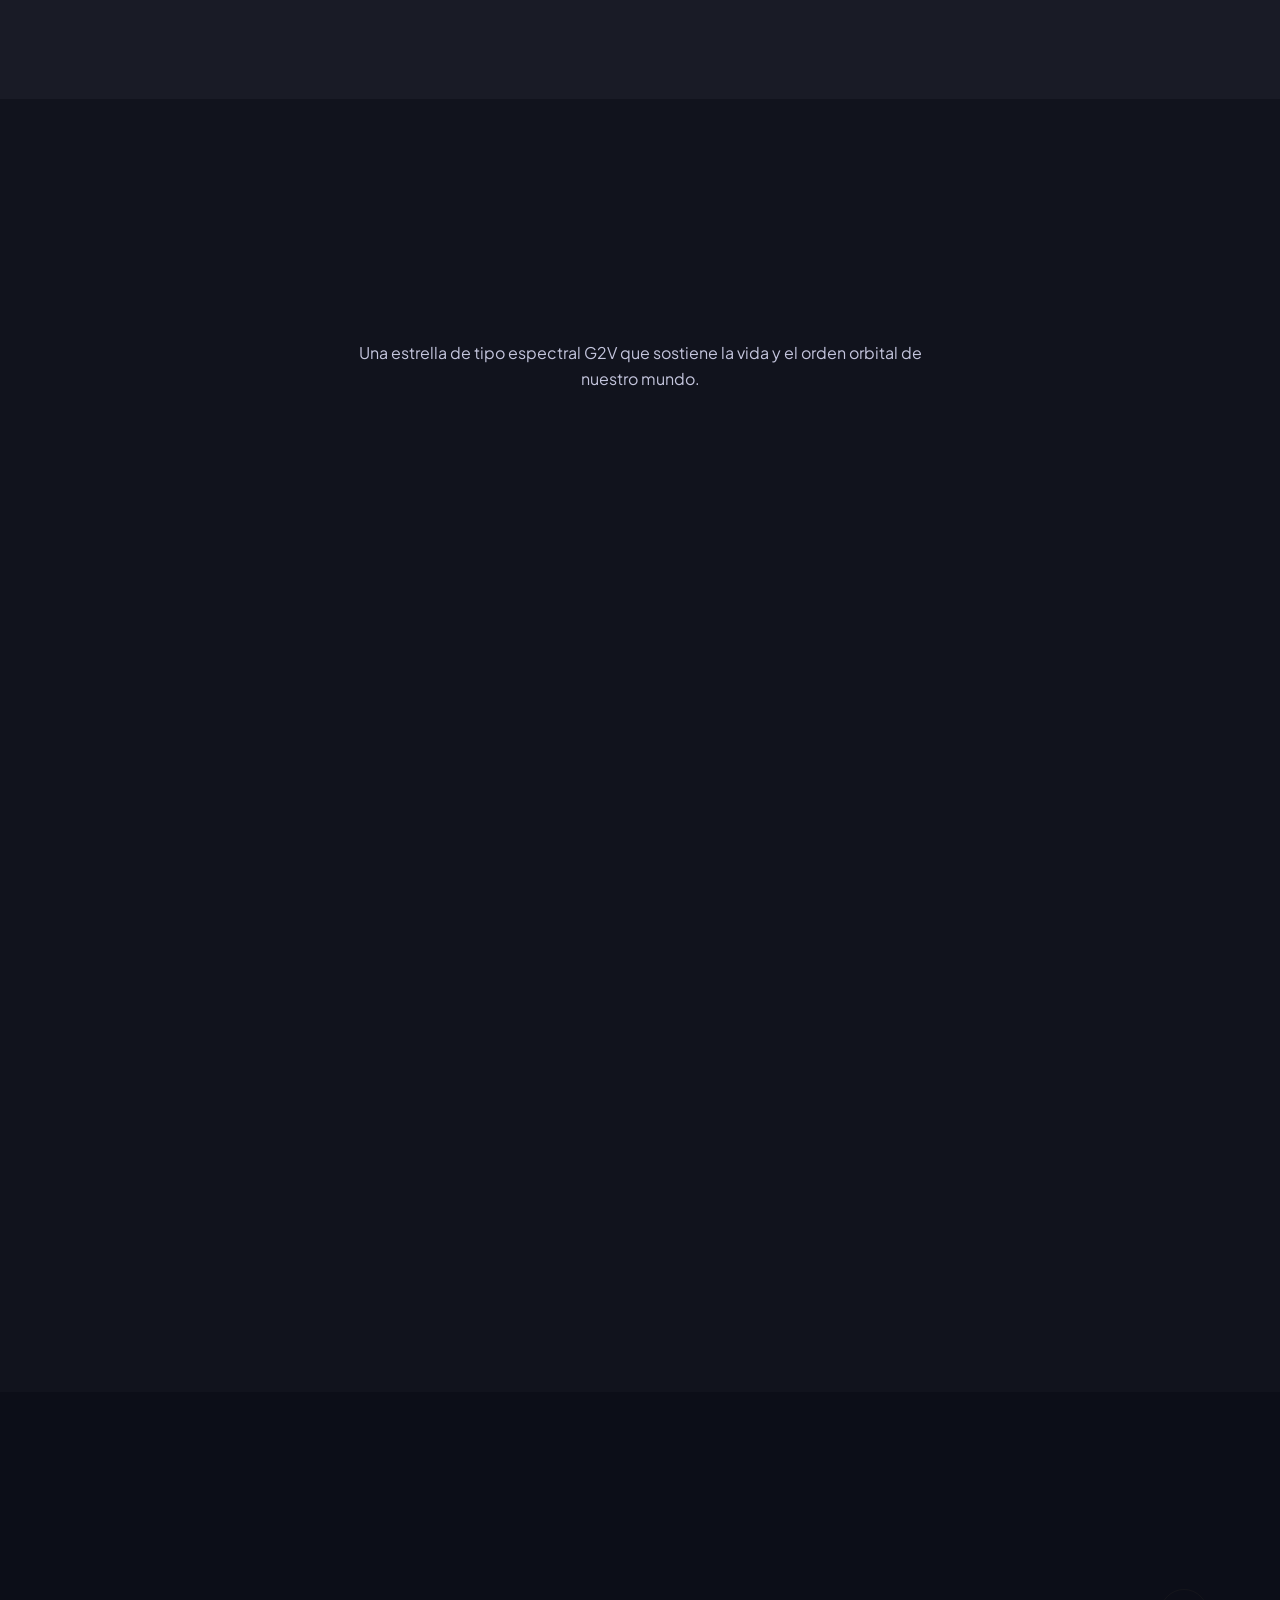
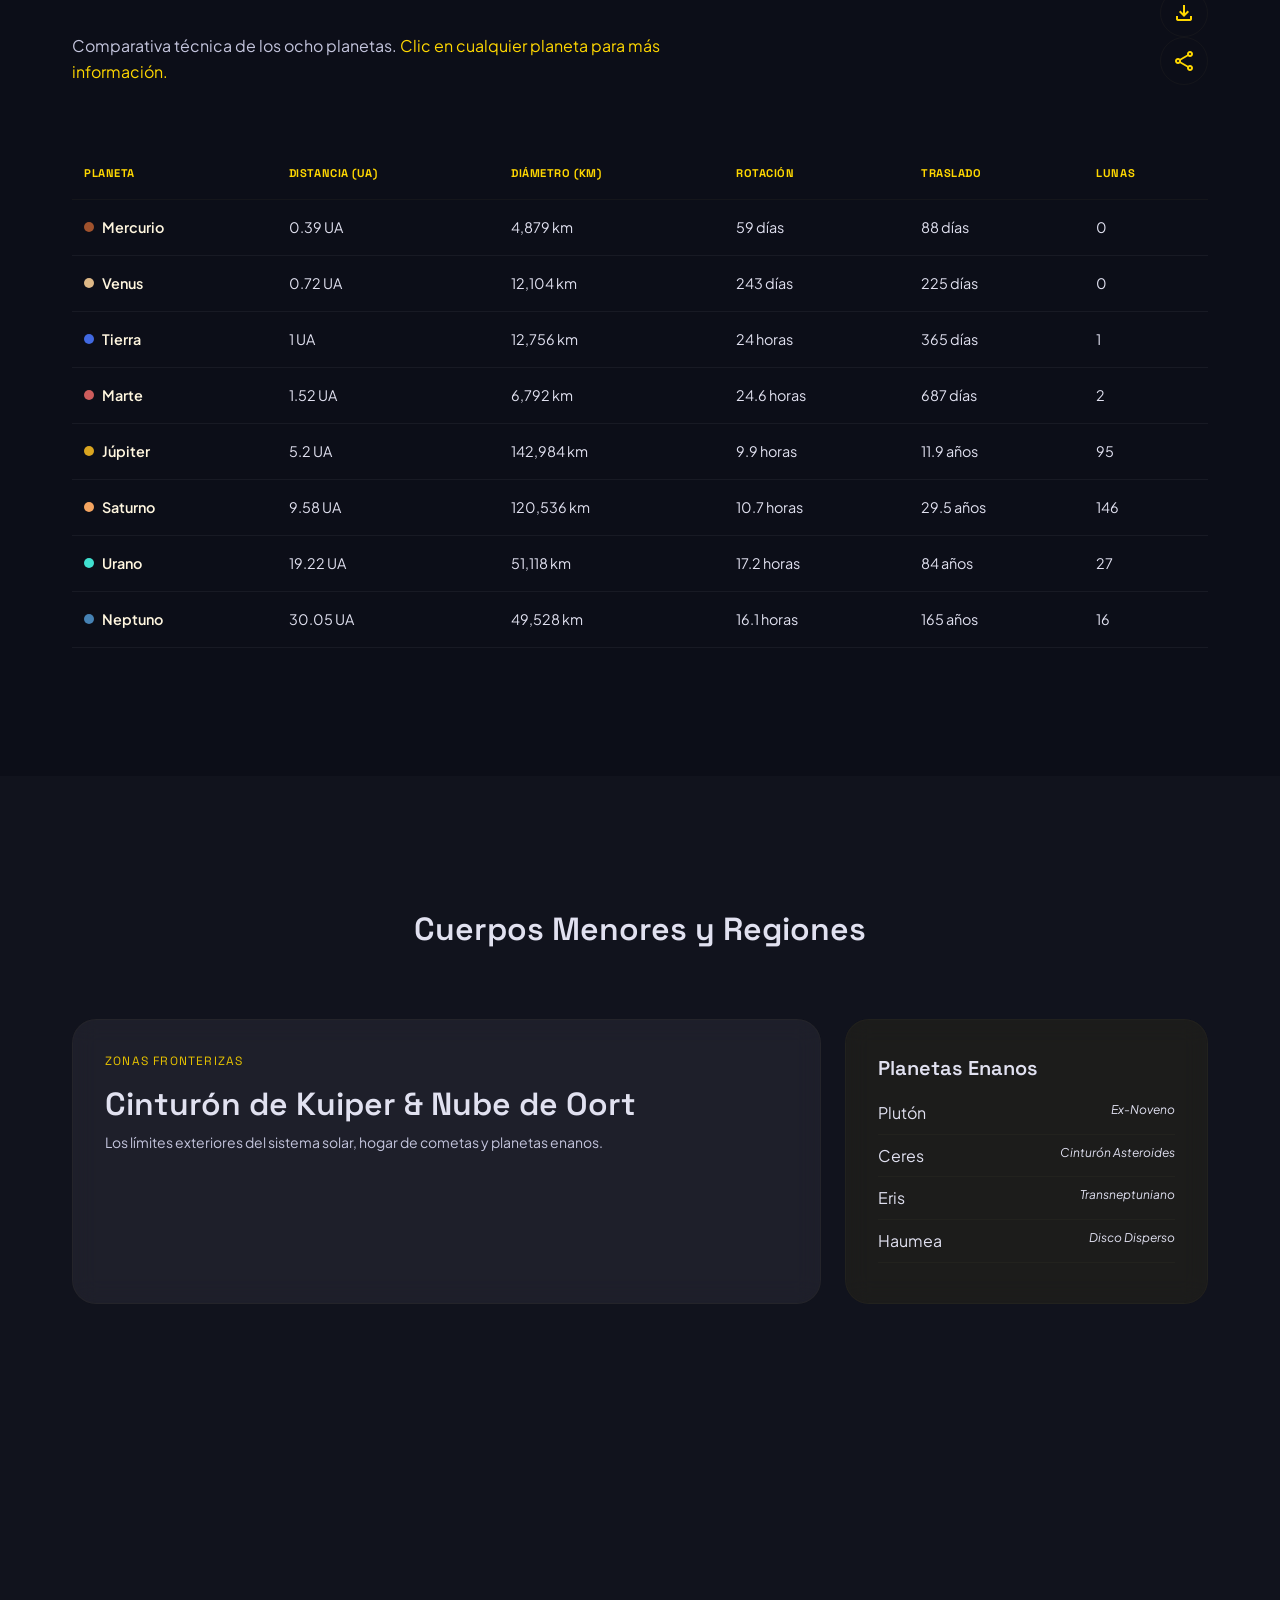
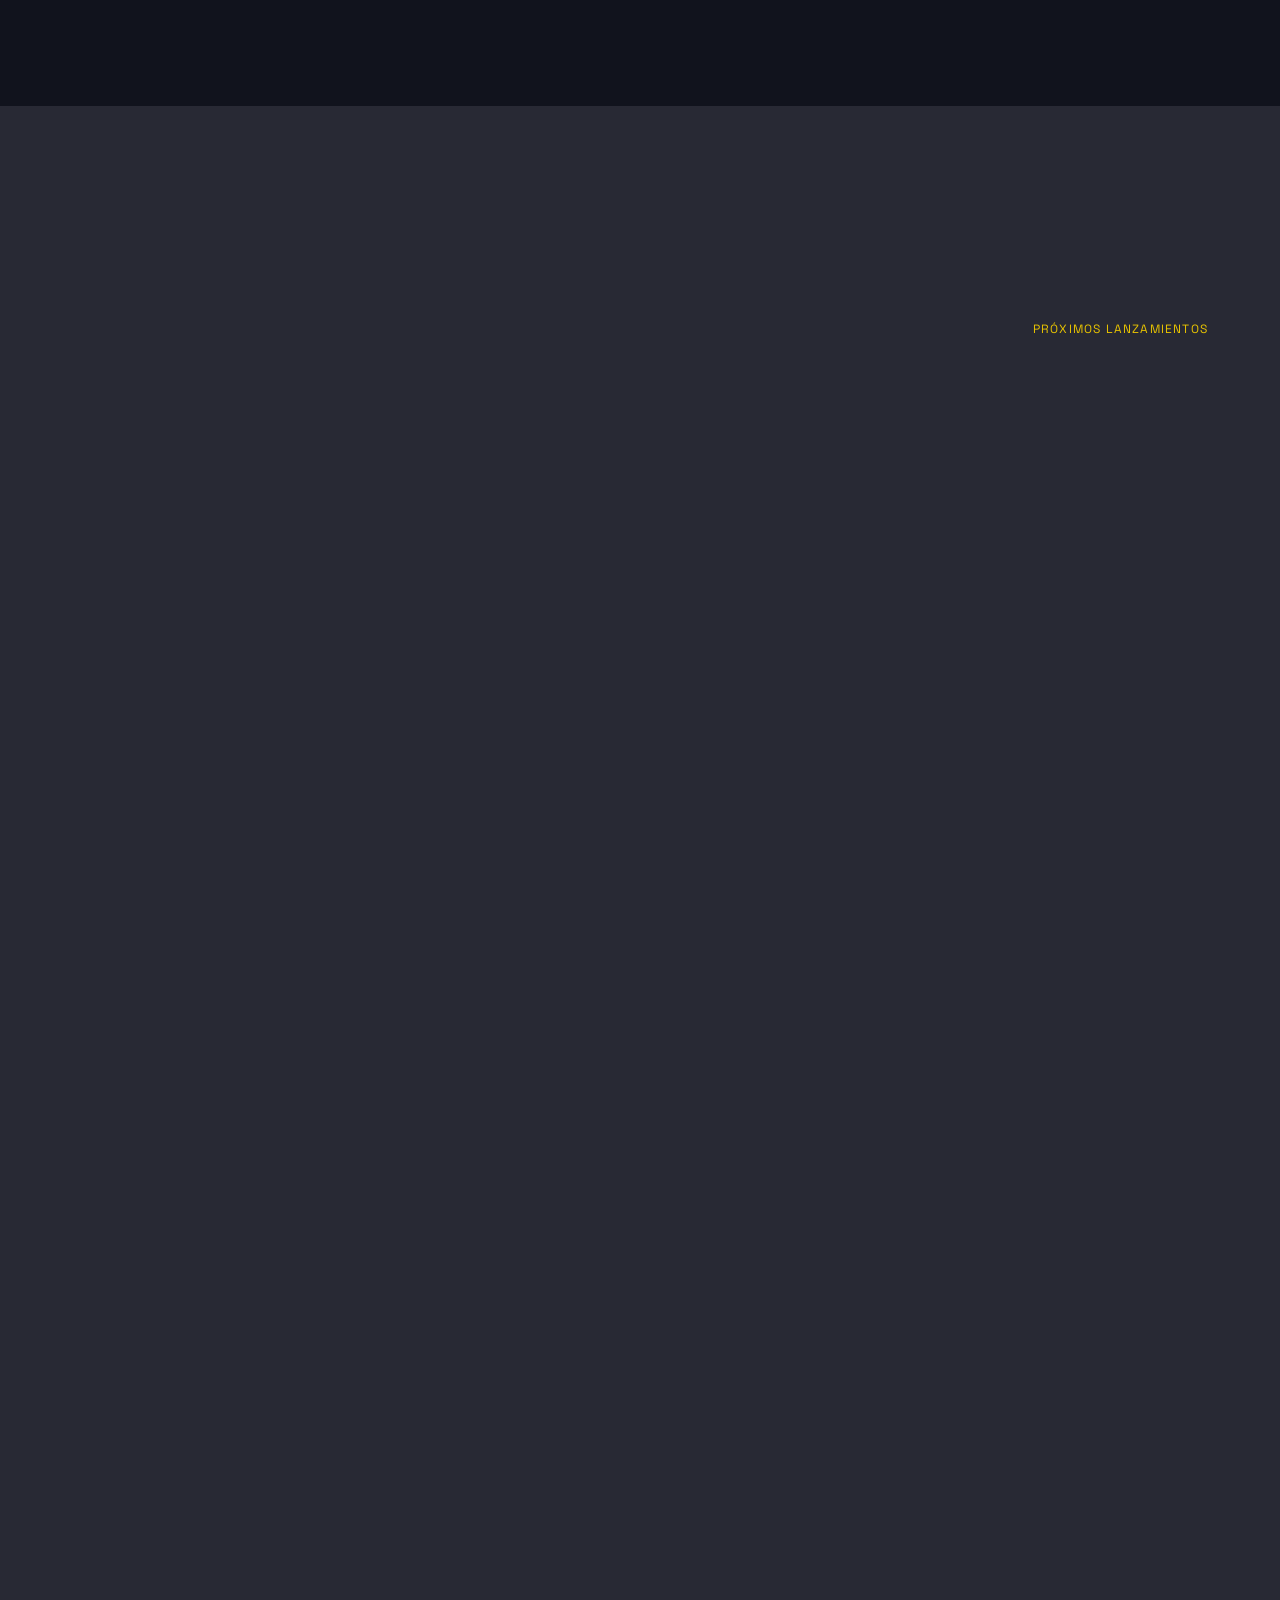
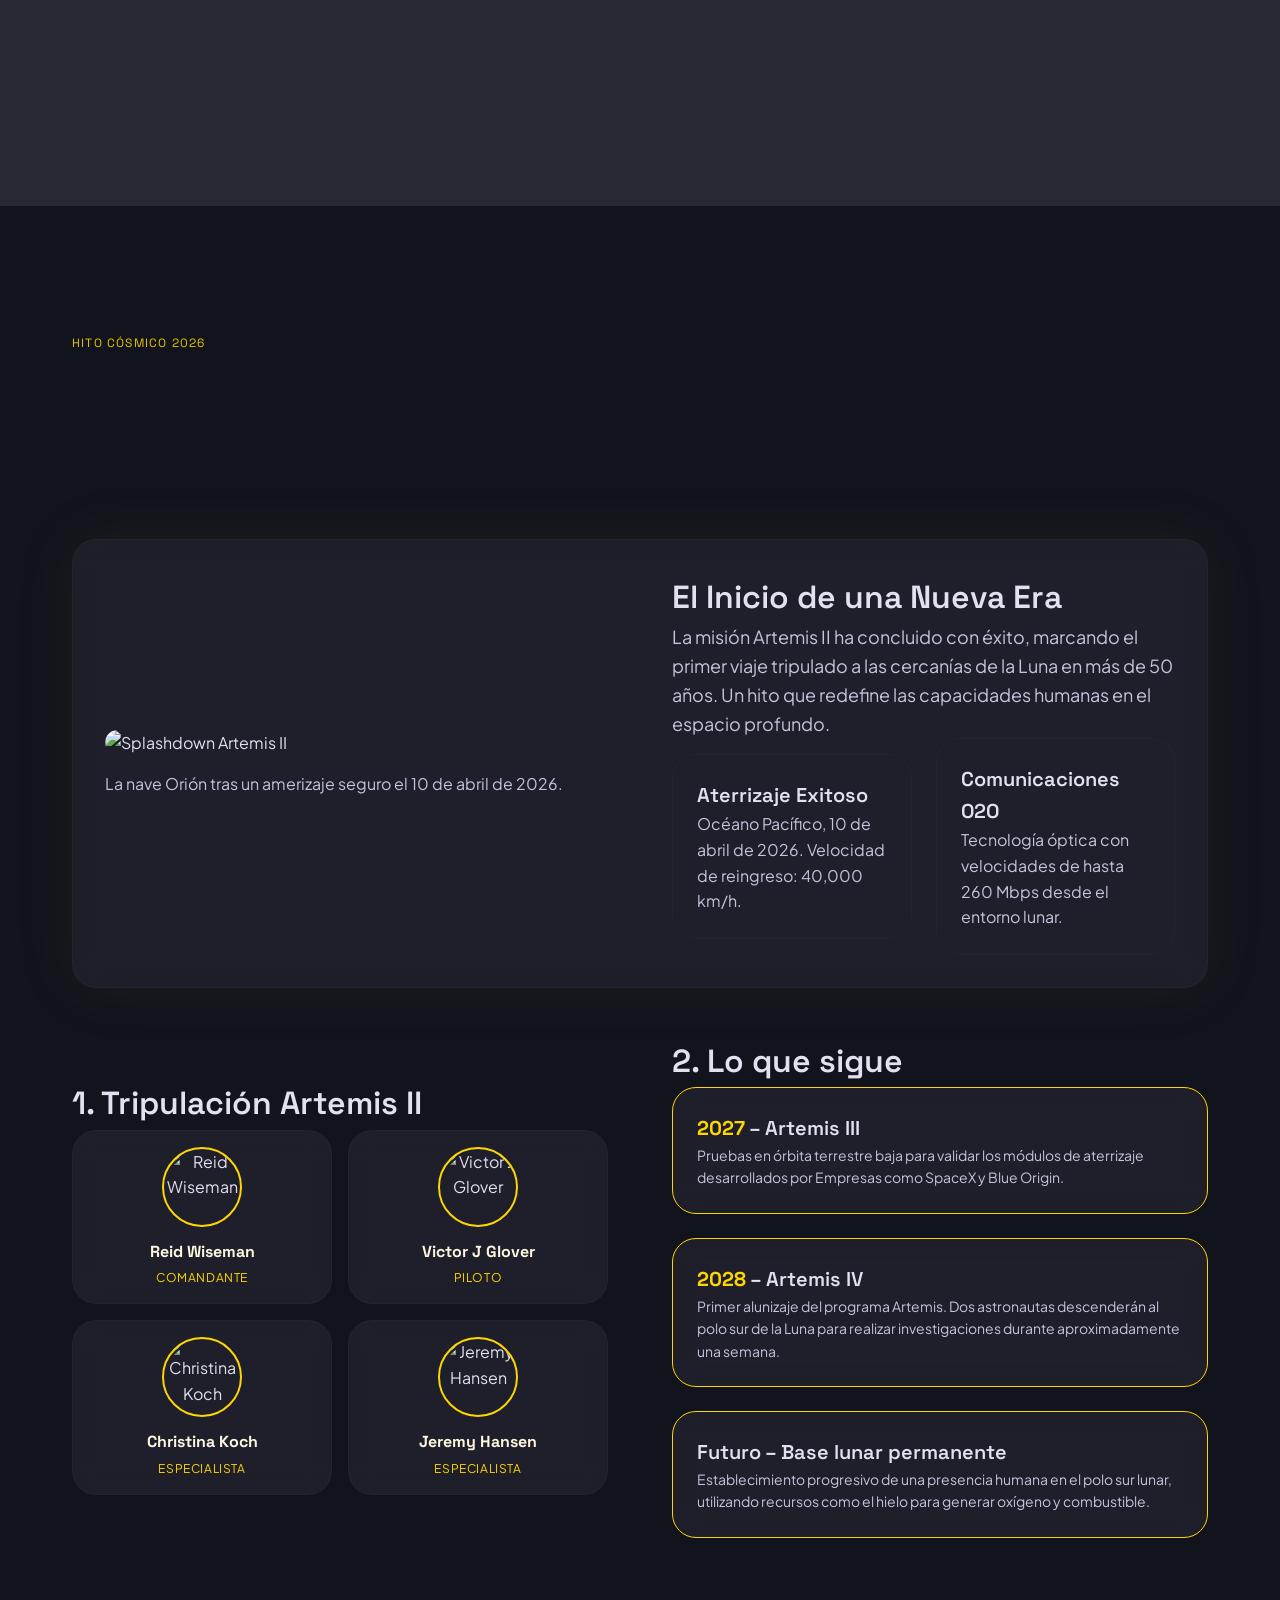
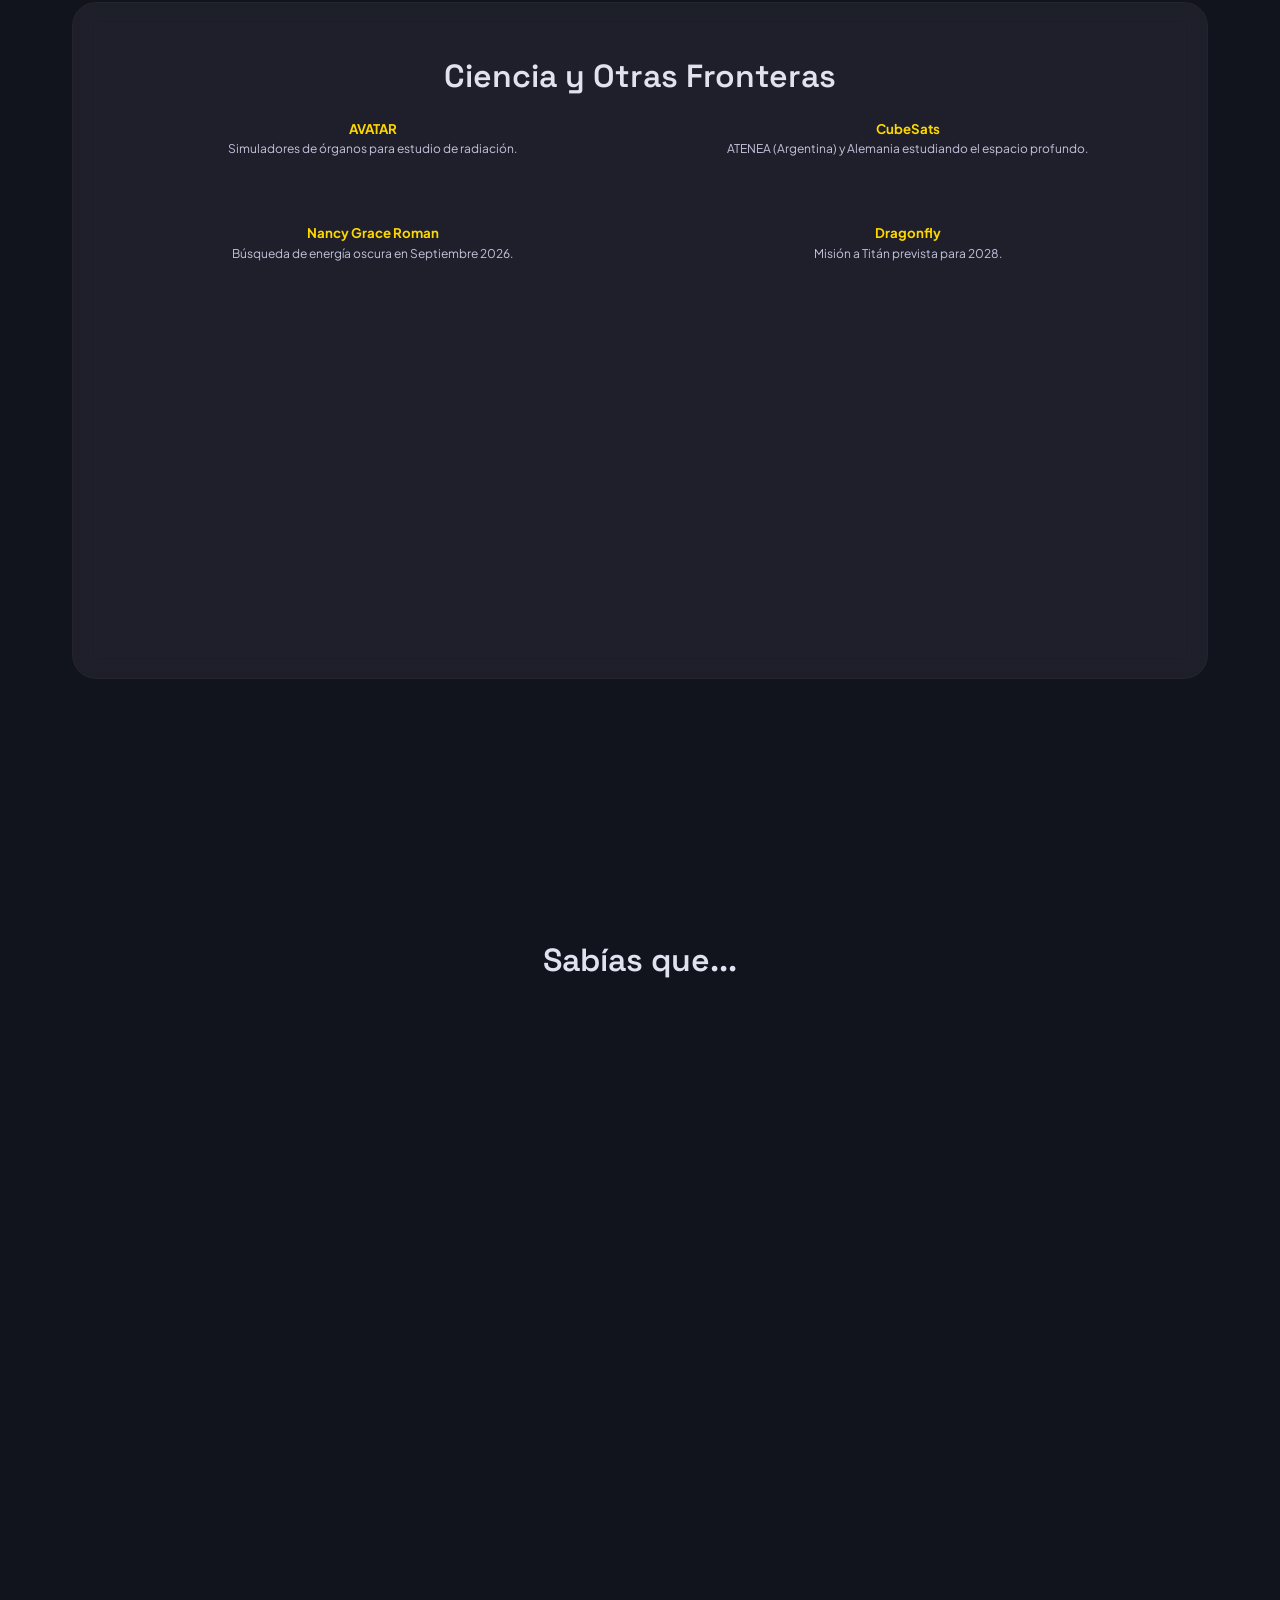
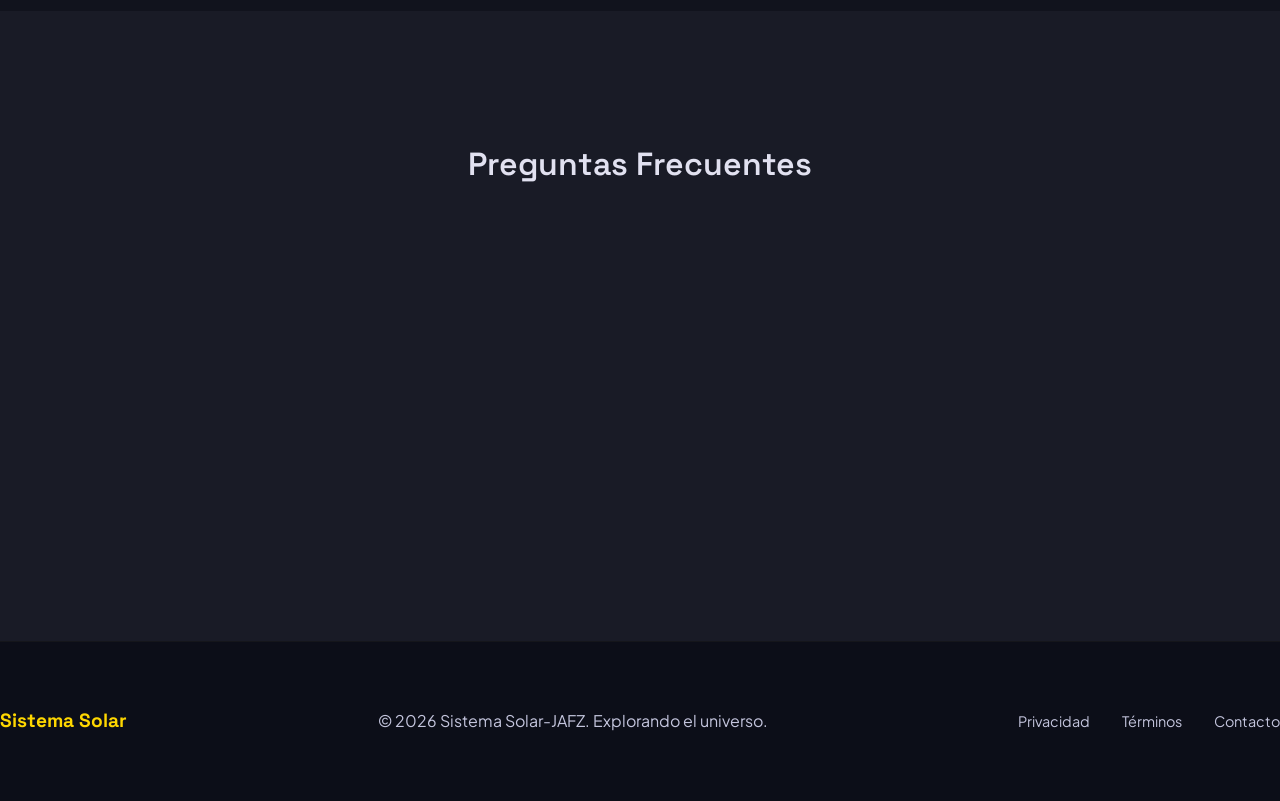
==== commit deffed24: "Fix: remove logo, improve mobile navbar and table scrolling - Remove Sistema Solar logo from navbar " ====
--- a/index.html
+++ b/index.html
@@ -24,7 +24,6 @@
     <nav class="navbar glass">
         <div class="scroll-progress"></div>
         <div class="container navbar-content">
-            <a href="index.html" class="logo"><span class="text-accent">Sistema Solar</span></a>
             <button class="menu-toggle" id="menu-toggle" aria-label="Abrir menú">
                 <span class="menu-icon"></span>
             </button>
--- a/style.css
+++ b/style.css
@@ -319,7 +319,7 @@
     top: 0;
     width: 100%;
     z-index: 1000;
-    height: 5rem;
+    height: 4rem;
     display: flex;
     align-items: center;
     border-bottom: 1px solid rgba(255, 255, 255, 0.05);
@@ -342,13 +342,20 @@
     display: flex;
     justify-content: space-between;
     align-items: center;
+    gap: 1rem;
 }
 
 .logo {
     font-family: var(--font-headline);
-    font-size: 1.5rem;
+    font-size: 1.25rem;
     font-weight: 700;
     letter-spacing: -0.03em;
+}
+
+@media (max-width: 767px) {
+    .navbar-content {
+        padding: 0 1rem;
+    }
 }
 
 .nav-links {
@@ -1210,18 +1217,18 @@
 /* Responsive Table Improvements */
 @media (max-width: 768px) {
     .data-table {
-        font-size: 0.75rem;
-        min-width: 500px;
+        font-size: 0.7rem;
+        min-width: 480px;
     }
     
     .data-table th,
     .data-table td {
-        padding: 0.75rem 0.5rem;
+        padding: 0.6rem 0.4rem;
         white-space: nowrap;
     }
     
     .data-table th {
-        font-size: 0.65rem;
+        font-size: 0.6rem;
     }
 }
 
@@ -1229,6 +1236,21 @@
 .table-responsive-wrapper {
     overflow-x: auto;
     -webkit-overflow-scrolling: touch;
+    scrollbar-width: thin;
+    scrollbar-color: var(--primary-container) var(--surface-container-low);
+}
+
+.table-responsive-wrapper::-webkit-scrollbar {
+    height: 6px;
+}
+
+.table-responsive-wrapper::-webkit-scrollbar-track {
+    background: var(--surface-container-low);
+}
+
+.table-responsive-wrapper::-webkit-scrollbar-thumb {
+    background: var(--primary-container);
+    border-radius: 3px;
 }
 
 .table-cards-view {
